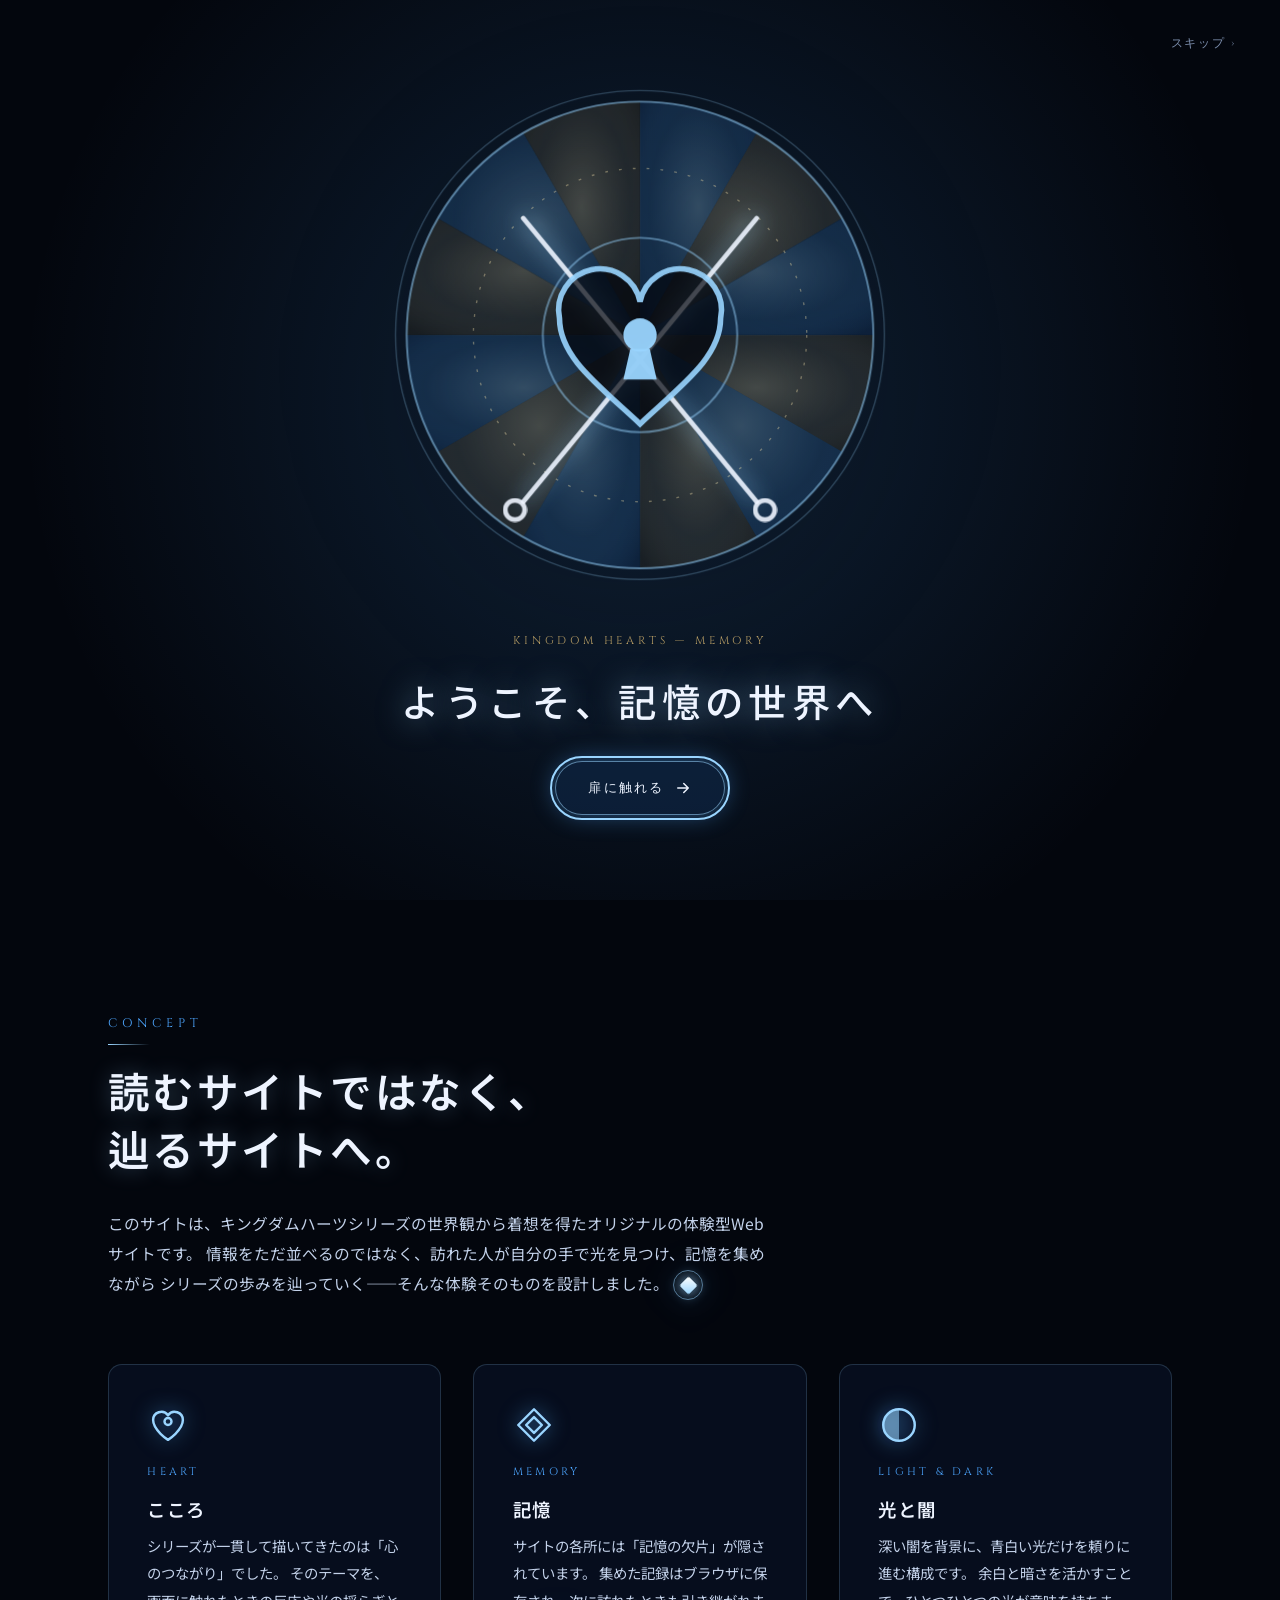
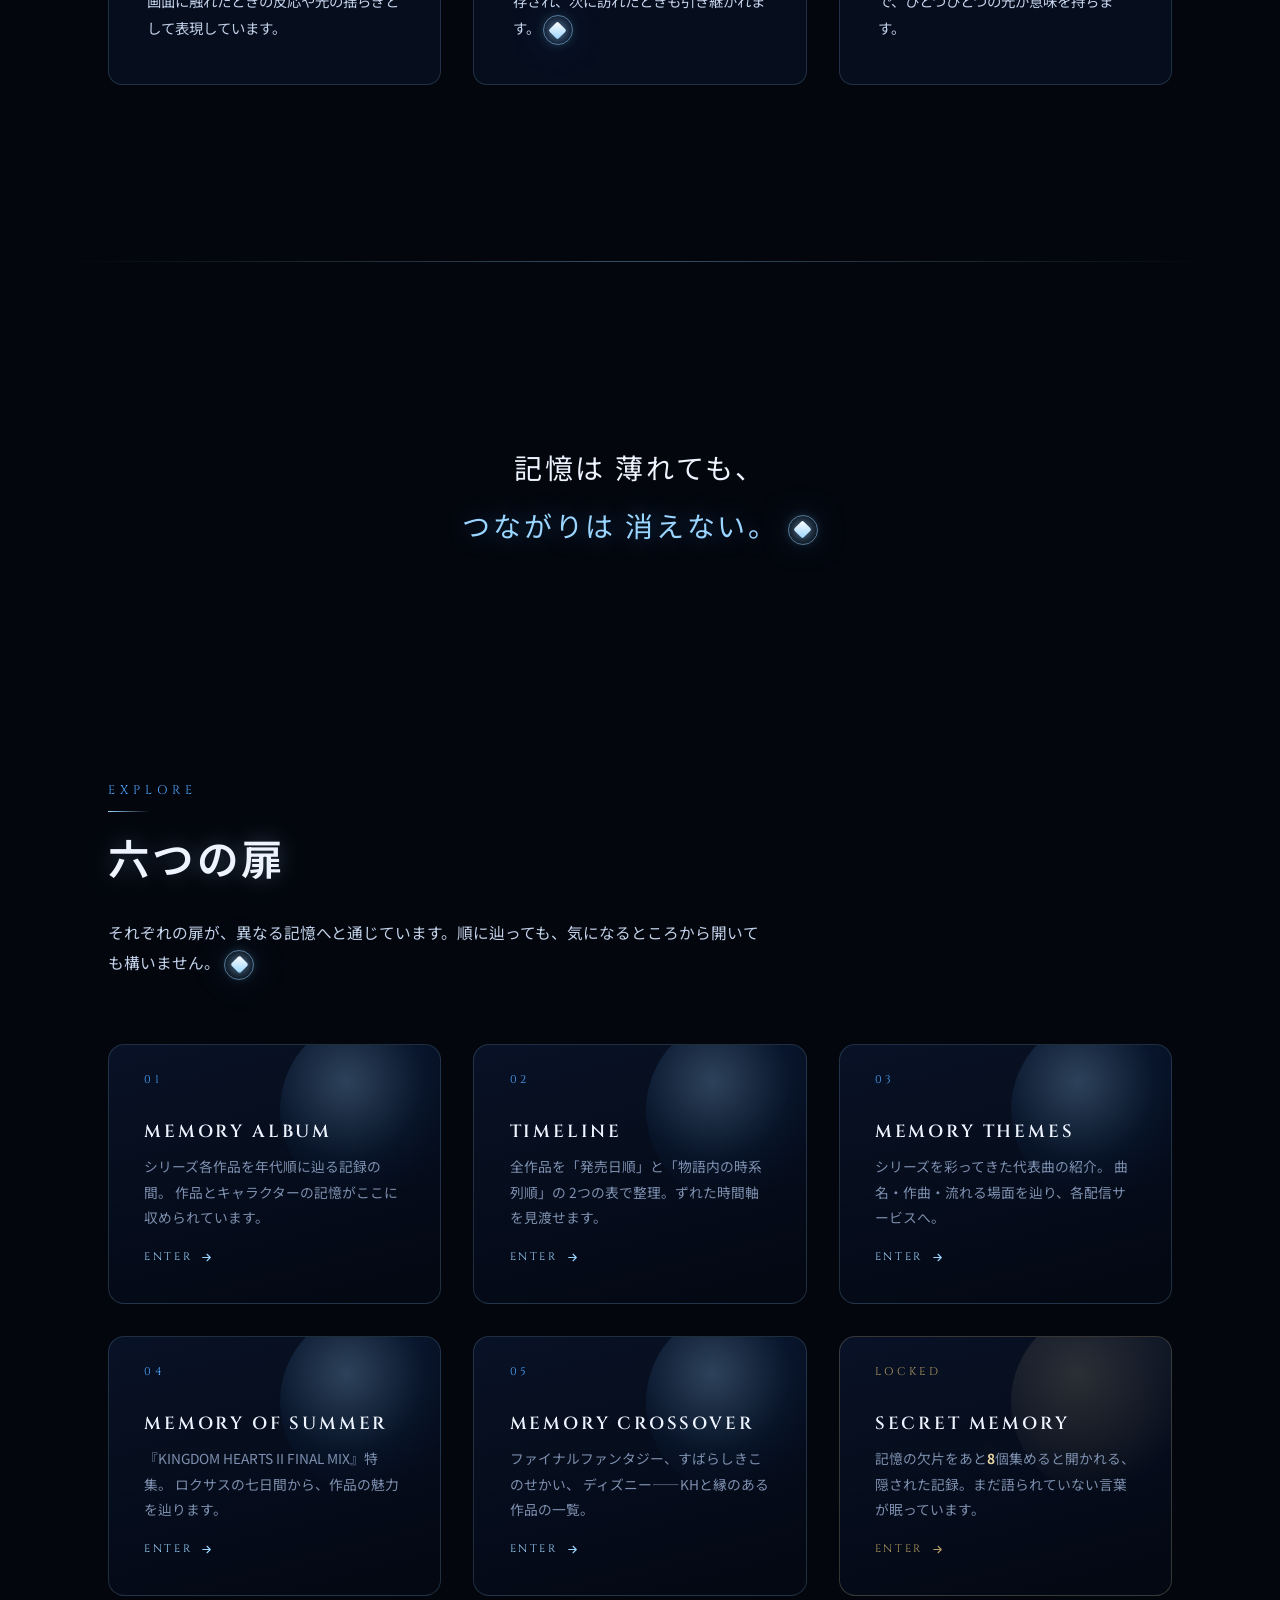
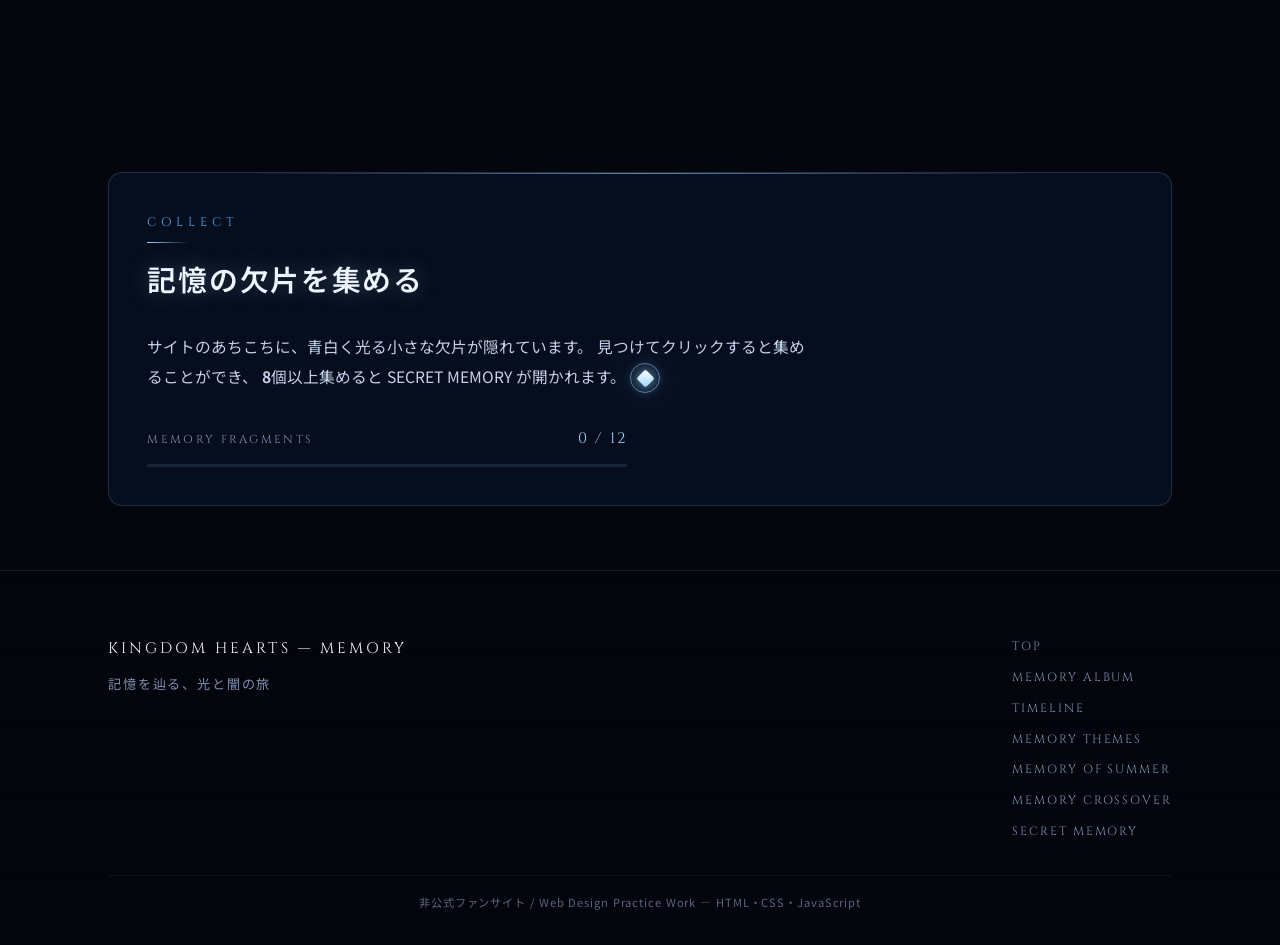
==== index.html @ 4aba949a "comp" ====
<!DOCTYPE html>
<html lang="ja">
<head>
  <meta charset="UTF-8">
  <meta name="viewport" content="width=device-width, initial-scale=1.0">
  <title>KINGDOM HEARTS — MEMORY | 記憶を辿る、体験型Webサイト</title>
  <meta name="description" content="キングダムハーツの世界観から着想を得たオリジナル体験型Webサイト。記憶の欠片を集めながら、シリーズの歩みを辿ります。">

  <!-- ファビコン & SNS 共有(OGP) -->
  <link rel="icon" type="image/svg+xml" href="favicon.svg">
  <link rel="apple-touch-icon" href="apple-touch-icon.png">
  <meta name="theme-color" content="#03060d">
  <link rel="canonical" href="index.html">
  <meta property="og:type" content="website">
  <meta property="og:title" content="KINGDOM HEARTS — MEMORY | 記憶を辿る、体験型Webサイト">
  <meta property="og:description" content="キングダムハーツの世界観から着想を得たオリジナル体験型Webサイト。記憶の欠片を集めながら、シリーズの歩みを辿ります。">
  <meta property="og:image" content="assets/IMG_4388.png">
  <meta name="twitter:card" content="summary_large_image">

  <!-- Google Fonts:英字は Cinzel、日本語は Noto Sans JP -->
  <link rel="preconnect" href="https://fonts.googleapis.com">
  <link rel="preconnect" href="https://fonts.gstatic.com" crossorigin>
  <link href="https://fonts.googleapis.com/css2?family=Cinzel:wght@400;600;700&family=Noto+Sans+JP:wght@300;400;500&display=swap" rel="stylesheet">

  <!-- スタイルシート(役割ごとに分割) -->
  <link rel="stylesheet" href="css/base.css">
  <link rel="stylesheet" href="css/layout.css">
  <link rel="stylesheet" href="css/components.css">
  <link rel="stylesheet" href="css/pages.css">
</head>
<body>

  <a class="skip-link" href="#main">本文へスキップ</a>

  <!-- ============================================================
       初回イントロ「ダイブ・トゥ・ザ・ハート」風ゲート
       セッション中に一度だけ表示。中身は js/intro.js が生成する
       ============================================================ -->
  <div id="dive-gate" hidden></div>
  <script>
    (function () {
      var seen;
      try { seen = sessionStorage.getItem("kh-dive-seen") === "1"; } catch (e) { seen = false; }
      if (seen) return;
      var g = document.getElementById("dive-gate");
      g.hidden = false;
      document.documentElement.classList.add("dive-open");
      /* 失敗時の安全策:intro.js が中身を作れなかったら本体を出す */
      setTimeout(function () {
        if (!g.hidden && !g.firstElementChild) {
          g.hidden = true;
          document.documentElement.classList.remove("dive-open");
        }
      }, 5000);
    })();
  </script>

  <!-- 背景演出:光の粒子(Canvas)とカーソル追従の光 -->
  <canvas id="particle-field" aria-hidden="true"></canvas>
  <div id="cursor-glow" aria-hidden="true"></div>

  <!-- ページ遷移用のオーバーレイ -->
  <div id="page-transition" aria-hidden="true"></div>
  <script>try{if(sessionStorage.getItem("kh-nav")==="1"){document.documentElement.classList.add("kh-arrive");setTimeout(function(){document.documentElement.classList.remove("kh-arrive")},1500);}}catch(e){}</script>

  <!-- ============================================================
       ヘッダー
       ============================================================ -->
  <header class="site-header">
    <div class="header-inner">
      <a href="index.html" class="site-logo">
        <!-- ハートに刻まれた鍵穴のマーク -->
        <svg class="site-logo__mark" viewBox="0 0 120 120" aria-hidden="true">
          <path d="M60 104 C42 88 26 76 26 60 A17 17 0 0 1 60 52
                   A17 17 0 0 1 94 60 C94 76 78 88 60 104Z"
                fill="none" stroke="currentColor" stroke-width="7"/>
          <circle cx="60" cy="66" r="8" fill="currentColor"/>
          <path d="M55 72h10l3 16H52Z" fill="currentColor"/>
        </svg>
        KH MEMORY
      </a>

      <nav class="global-nav" id="global-nav" aria-label="メインナビゲーション">
        <ul class="nav-list">
          <li><a class="nav-link" href="index.html">TOP</a></li>
          <li><a class="nav-link" href="album.html">ALBUM</a></li>
          <li><a class="nav-link" href="timeline.html">TIMELINE</a></li>
          <li><a class="nav-link" href="music.html">THEMES</a></li>
          <li><a class="nav-link" href="roxas.html">SUMMER</a></li>
          <li><a class="nav-link" href="crossover.html">CROSSOVER</a></li>
          <li><a class="nav-link" href="secret.html" data-secret-link>SECRET</a></li>
        </ul>
      </nav>

      <div class="header-tools">
        <!-- 集めた記憶の欠片の数 -->
        <div class="memory-counter" title="集めた記憶の欠片">
          <svg class="memory-counter__icon" viewBox="0 0 24 24" fill="currentColor" aria-hidden="true">
            <path d="M12 2 22 12 12 22 2 12Z"/>
          </svg>
          <span data-memory-count>0 / 12</span>
        </div>

        <!-- 音声の ON / OFF -->
        <button class="audio-toggle" type="button" aria-pressed="false" aria-label="音声をオンにする">
          <svg viewBox="0 0 24 24" fill="none" stroke="currentColor" stroke-width="1.8"
               stroke-linecap="round" stroke-linejoin="round" aria-hidden="true">
            <path d="M11 5 6 9H2v6h4l5 4V5Z"/>
            <path d="M15.5 8.5a5 5 0 0 1 0 7"/>
            <path d="M19 5a10 10 0 0 1 0 14"/>
            <line class="icon-off-slash" x1="2" y1="2" x2="22" y2="22"/>
          </svg>
        </button>
      </div>

      <!-- スマートフォン用メニューボタン -->
      <button class="nav-toggle" type="button" aria-label="メニューを開く"
              aria-expanded="false" aria-controls="global-nav">
        <span></span><span></span><span></span>
      </button>
    </div>
  </header>

  <!-- ============================================================
       メインコンテンツ
       ============================================================ -->
  <main id="main" class="site-main is-fullbleed">

    <!-- ------------------------------------------------------------
         ヒーロー:サイトの入口
         ------------------------------------------------------------ -->
    <section class="hero">
      <!-- 目覚めの園:背後で回転するステンドグラスの台座 -->
      <div class="hero__station" aria-hidden="true">
        <div class="hero__station-glow"></div>
        <div class="hero__station-disc"></div>
        <div class="hero__station-seams"></div>
        <div class="hero__station-ring hero__station-ring--outer"></div>
        <div class="hero__station-ring hero__station-ring--inner"></div>
        <svg class="hero__station-core" viewBox="0 0 120 120" aria-hidden="true">
          <path class="hero__station-heart"
                d="M60 104 C42 88 26 76 26 60 A17 17 0 0 1 60 52
                   A17 17 0 0 1 94 60 C94 76 78 88 60 104Z"/>
          <circle cx="60" cy="64" r="7"/>
          <path d="M56 70h8l3 15H53Z"/>
        </svg>
      </div>

      <div class="hero__inner container">
        <!-- サイトのシンボル:交差するキーブレードと、ハートに刻まれた鍵穴 -->
        <svg class="hero__emblem" viewBox="0 0 120 120" aria-hidden="true">
          <!-- 背後で交差する2本のキーブレード -->
          <g class="hero__emblem-blades" fill="none" stroke="currentColor"
             stroke-width="3" stroke-linecap="round" stroke-linejoin="round">
            <g>
              <path d="M24 100 92 26"/>
              <circle cx="19" cy="105" r="6"/>
              <path d="M92 26h10v10M84 34l8 8"/>
              <path d="M76 34 84 42"/>
            </g>
            <g transform="scale(-1 1) translate(-120 0)">
              <path d="M24 100 92 26"/>
              <circle cx="19" cy="105" r="6"/>
              <path d="M92 26h10v10M84 34l8 8"/>
              <path d="M76 34 84 42"/>
            </g>
          </g>

          <!-- 手前のハートと鍵穴 -->
          <path d="M60 104 C42 88 26 76 26 60 A17 17 0 0 1 60 52
                   A17 17 0 0 1 94 60 C94 76 78 88 60 104Z"
                fill="rgba(3,6,13,0.85)" stroke="currentColor" stroke-width="3.4"/>
          <circle cx="60" cy="66" r="7.5" fill="currentColor"/>
          <path d="M56 72h8l3 14H53Z" fill="currentColor"/>
        </svg>

        <p class="hero__eyebrow">AN INTERACTIVE TRIBUTE</p>

        <h1 class="hero__title">
          KINGDOM HEARTS
          <span>— MEMORY —</span>
        </h1>

        <p class="hero__lead">記憶を辿る、光と闇の旅へ</p>

        <div class="hero__actions">
          <a href="#gateway" class="btn btn--primary">
            記憶を辿りはじめる
            <svg class="btn__arrow" viewBox="0 0 24 24" fill="none" stroke="currentColor"
                 stroke-width="2" stroke-linecap="round" stroke-linejoin="round" aria-hidden="true">
              <path d="M5 12h14M13 6l6 6-6 6"/>
            </svg>
          </a>
          <a href="album.html" class="btn">アルバムを見る</a>
        </div>
      </div>

      <!-- 記憶の欠片 その1(紋章の左上にひっそりと配置) -->
      <div class="fragment" data-fragment="f01"
           style="position:absolute; left:12%; top:26%;">
        <div class="fragment__shard"></div>
      </div>

      <!-- スクロールを促す表示 -->
      <div class="scroll-hint" aria-hidden="true">
        <span>SCROLL</span>
        <span class="scroll-hint__line"></span>
      </div>
    </section>

    <!-- ------------------------------------------------------------
         コンセプト:このサイトについて
         ------------------------------------------------------------ -->
    <section class="section container" id="concept">
      <div class="reveal">
        <span class="section-label">Concept</span>
        <h2 class="section-title">読むサイトではなく、<br>辿るサイトへ。</h2>
        <p class="section-lead">
          このサイトは、キングダムハーツシリーズの世界観から着想を得たオリジナルの体験型Webサイトです。
          情報をただ並べるのではなく、訪れた人が自分の手で光を見つけ、記憶を集めながら
          シリーズの歩みを辿っていく——そんな体験そのものを設計しました。
          <!-- 記憶の欠片 その4(導入文の余韻に紛れさせる) -->
          <span class="fragment" data-fragment="f04">
            <span class="fragment__shard"></span>
          </span>
        </p>
      </div>

      <div class="concept-grid">
        <!-- 柱1:心 -->
        <article class="concept-card reveal" data-delay="1">
          <svg class="concept-card__icon" viewBox="0 0 24 24" fill="none" stroke="currentColor"
               stroke-width="1.4" stroke-linecap="round" stroke-linejoin="round" aria-hidden="true">
            <path d="M12 20.5S3.5 15 3.5 9.2A4.7 4.7 0 0 1 12 6.4a4.7 4.7 0 0 1 8.5 2.8c0 5.8-8.5 11.3-8.5 11.3Z"/>
            <circle cx="12" cy="10" r="2"/>
          </svg>
          <span class="concept-card__en">HEART</span>
          <h3 class="concept-card__title">こころ</h3>
          <p class="concept-card__text">
            シリーズが一貫して描いてきたのは「心のつながり」でした。
            そのテーマを、画面に触れたときの反応や光の揺らぎとして表現しています。
          </p>
        </article>

        <!-- 柱2:記憶 -->
        <article class="concept-card reveal" data-delay="2">
          <svg class="concept-card__icon" viewBox="0 0 24 24" fill="none" stroke="currentColor"
               stroke-width="1.4" stroke-linecap="round" stroke-linejoin="round" aria-hidden="true">
            <path d="M12 3 21 12l-9 9-9-9Z"/>
            <path d="M12 7.5 16.5 12 12 16.5 7.5 12Z"/>
          </svg>
          <span class="concept-card__en">MEMORY</span>
          <h3 class="concept-card__title">記憶</h3>
          <p class="concept-card__text">
            サイトの各所には「記憶の欠片」が隠されています。
            集めた記録はブラウザに保存され、次に訪れたときも引き継がれます。
            <!-- 記憶の欠片 その5(欠片そのものを説明する文の中に) -->
            <span class="fragment" data-fragment="f05">
              <span class="fragment__shard"></span>
            </span>
          </p>
        </article>

        <!-- 柱3:光と闇 -->
        <article class="concept-card reveal" data-delay="3">
          <svg class="concept-card__icon" viewBox="0 0 24 24" fill="none" stroke="currentColor"
               stroke-width="1.4" stroke-linecap="round" stroke-linejoin="round" aria-hidden="true">
            <circle cx="12" cy="12" r="9"/>
            <path d="M12 3a9 9 0 0 0 0 18Z" fill="currentColor" stroke="none" opacity="0.55"/>
          </svg>
          <span class="concept-card__en">LIGHT &amp; DARK</span>
          <h3 class="concept-card__title">光と闇</h3>
          <p class="concept-card__text">
            深い闇を背景に、青白い光だけを頼りに進む構成です。
            余白と暗さを活かすことで、ひとつひとつの光が意味を持ちます。
          </p>
        </article>
      </div>
    </section>

    <hr class="divider container">

    <!-- ------------------------------------------------------------
         印象的な一文
         ------------------------------------------------------------ -->
    <section class="section container">
      <p class="statement reveal">
        記憶は 薄れても、<br>
        <em>つながりは 消えない。</em>
        <!-- 記憶の欠片 その2(文章の余韻に紛れさせる) -->
        <span class="fragment" data-fragment="f02">
          <span class="fragment__shard"></span>
        </span>
      </p>
    </section>

    <!-- ------------------------------------------------------------
         各ページへの導線
         ------------------------------------------------------------ -->
    <section class="section container" id="gateway">
      <div class="reveal">
        <span class="section-label">Explore</span>
        <h2 class="section-title">六つの扉</h2>
        <p class="section-lead">
          それぞれの扉が、異なる記憶へと通じています。順に辿っても、気になるところから開いても構いません。
          <!-- 記憶の欠片 その6(扉を選ぶ前に、そっと置く) -->
          <span class="fragment" data-fragment="f06">
            <span class="fragment__shard"></span>
          </span>
        </p>
      </div>

      <div class="gateway-grid">
        <!-- 扉1:MEMORY ALBUM -->
        <a href="album.html" class="gateway reveal" data-delay="1">
          <span class="gateway__orb" aria-hidden="true"></span>
          <span class="gateway__num">01</span>
          <h3 class="gateway__title">MEMORY ALBUM</h3>
          <p class="gateway__text">
            シリーズ各作品を年代順に辿る記録の間。
            作品とキャラクターの記憶がここに収められています。
          </p>
          <span class="gateway__enter">
            ENTER
            <svg viewBox="0 0 24 24" fill="none" stroke="currentColor" stroke-width="2"
                 stroke-linecap="round" stroke-linejoin="round" aria-hidden="true">
              <path d="M5 12h14M13 6l6 6-6 6"/>
            </svg>
          </span>
        </a>

        <!-- 扉2:TIMELINE -->
        <a href="timeline.html" class="gateway reveal" data-delay="2">
          <span class="gateway__orb" aria-hidden="true"></span>
          <span class="gateway__num">02</span>
          <h3 class="gateway__title">TIMELINE</h3>
          <p class="gateway__text">
            全作品を「発売日順」と「物語内の時系列順」の
            2つの表で整理。ずれた時間軸を見渡せます。
          </p>
          <span class="gateway__enter">
            ENTER
            <svg viewBox="0 0 24 24" fill="none" stroke="currentColor" stroke-width="2"
                 stroke-linecap="round" stroke-linejoin="round" aria-hidden="true">
              <path d="M5 12h14M13 6l6 6-6 6"/>
            </svg>
          </span>
        </a>

        <!-- 扉3:MEMORY THEMES -->
        <a href="music.html" class="gateway reveal" data-delay="3">
          <span class="gateway__orb" aria-hidden="true"></span>
          <span class="gateway__num">03</span>
          <h3 class="gateway__title">MEMORY THEMES</h3>
          <p class="gateway__text">
            シリーズを彩ってきた代表曲の紹介。
            曲名・作曲・流れる場面を辿り、各配信サービスへ。
          </p>
          <span class="gateway__enter">
            ENTER
            <svg viewBox="0 0 24 24" fill="none" stroke="currentColor" stroke-width="2"
                 stroke-linecap="round" stroke-linejoin="round" aria-hidden="true">
              <path d="M5 12h14M13 6l6 6-6 6"/>
            </svg>
          </span>
        </a>

        <!-- 扉4:MEMORY OF SUMMER -->
        <a href="roxas.html" class="gateway reveal" data-delay="4">
          <span class="gateway__orb" aria-hidden="true"></span>
          <span class="gateway__num">04</span>
          <h3 class="gateway__title">MEMORY OF SUMMER</h3>
          <p class="gateway__text">
            『KINGDOM HEARTS II FINAL MIX』特集。
            ロクサスの七日間から、作品の魅力を辿ります。
          </p>
          <span class="gateway__enter">
            ENTER
            <svg viewBox="0 0 24 24" fill="none" stroke="currentColor" stroke-width="2"
                 stroke-linecap="round" stroke-linejoin="round" aria-hidden="true">
              <path d="M5 12h14M13 6l6 6-6 6"/>
            </svg>
          </span>
        </a>

        <!-- 扉5:MEMORY CROSSOVER -->
        <a href="crossover.html" class="gateway reveal" data-delay="1">
          <span class="gateway__orb" aria-hidden="true"></span>
          <span class="gateway__num">05</span>
          <h3 class="gateway__title">MEMORY CROSSOVER</h3>
          <p class="gateway__text">
            ファイナルファンタジー、すばらしきこのせかい、
            ディズニー——KHと縁のある作品の一覧。
          </p>
          <span class="gateway__enter">
            ENTER
            <svg viewBox="0 0 24 24" fill="none" stroke="currentColor" stroke-width="2"
                 stroke-linecap="round" stroke-linejoin="round" aria-hidden="true">
              <path d="M5 12h14M13 6l6 6-6 6"/>
            </svg>
          </span>
        </a>

        <!-- 扉6:SECRET MEMORY(条件を満たすまで施錠) -->
        <a href="secret.html" class="gateway gateway--locked reveal" data-delay="2" data-secret-gateway>
          <span class="gateway__orb" aria-hidden="true"></span>
          <span class="gateway__num" data-secret-status>LOCKED</span>
          <h3 class="gateway__title">SECRET MEMORY</h3>
          <p class="gateway__text">
            記憶の欠片をあと<strong class="gold-text" data-memory-remaining>8</strong>個集めると開かれる、
            隠された記録。まだ語られていない言葉が眠っています。
          </p>
          <span class="gateway__enter">
            ENTER
            <svg viewBox="0 0 24 24" fill="none" stroke="currentColor" stroke-width="2"
                 stroke-linecap="round" stroke-linejoin="round" aria-hidden="true">
              <path d="M5 12h14M13 6l6 6-6 6"/>
            </svg>
          </span>
        </a>
      </div>
    </section>

    <!-- ------------------------------------------------------------
         記憶の欠片についての案内
         ------------------------------------------------------------ -->
    <section class="section section--tight container">
      <div class="panel reveal">
        <span class="section-label">Collect</span>
        <h2 class="section-title" style="font-size:clamp(1.3rem,3vw,1.8rem);">記憶の欠片を集める</h2>
        <p class="section-lead" style="margin-bottom:2rem;">
          サイトのあちこちに、青白く光る小さな欠片が隠れています。
          見つけてクリックすると集めることができ、
          <strong data-memory-remaining>8</strong>個以上集めると SECRET MEMORY が開かれます。
          <!-- 記憶の欠片 その3(説明文のすぐ横に配置) -->
          <span class="fragment" data-fragment="f03">
            <span class="fragment__shard"></span>
          </span>
        </p>

        <!-- 進捗バー -->
        <div class="progress">
          <div class="progress__head">
            <span>MEMORY FRAGMENTS</span>
            <span class="progress__value" data-memory-value>0 / 12</span>
          </div>
          <div class="progress__track">
            <div class="progress__bar" data-memory-bar></div>
          </div>
        </div>
      </div>
    </section>

  </main>

  <!-- ============================================================
       フッター
       ============================================================ -->
  <footer class="site-footer">
    <div class="container">
      <div class="footer-inner">
        <div>
          <p class="footer-title">KINGDOM HEARTS — MEMORY</p>
          <p class="footer-tagline">記憶を辿る、光と闇の旅</p>
        </div>

        <nav class="footer-nav" aria-label="フッターナビゲーション">
          <a href="index.html">TOP</a>
          <a href="album.html">MEMORY ALBUM</a>
          <a href="timeline.html">TIMELINE</a>
          <a href="music.html">MEMORY THEMES</a>
          <a href="roxas.html">MEMORY OF SUMMER</a>
          <a href="crossover.html">MEMORY CROSSOVER</a>
          <a href="secret.html" data-secret-link>SECRET MEMORY</a>
        </nav>
      </div>

      <p class="footer-copyright">
        非公式ファンサイト / Web Design Practice Work — HTML・CSS・JavaScript
      </p>
    </div>
  </footer>

  <!-- ============================================================
       スクリプト(依存順に読み込む)
       ============================================================ -->
  <script src="js/data.js"></script>
  <script src="js/audio.js"></script>
  <script src="js/effects.js"></script>
  <script src="js/memory.js"></script>
  <script src="js/main.js"></script>
  <script src="js/intro.js"></script>
</body>
</html>
---- css/base.css ----
/* ============================================================
   base.css — 土台となるスタイル
   リセット・カラー変数・タイポグラフィ・共通ユーティリティ
   ============================================================ */

/* ------------------------------------------------------------
   1. リセット
   ------------------------------------------------------------ */
*,
*::before,
*::after {
  box-sizing: border-box;
}

html,
body,
h1, h2, h3, h4, h5, h6,
p, figure, blockquote, dl, dd, ul, ol {
  margin: 0;
  padding: 0;
}

ul, ol {
  list-style: none;
}

a {
  color: inherit;
  text-decoration: none;
}

button {
  font: inherit;
  color: inherit;
  background: none;
  border: none;
  cursor: pointer;
}

img, svg {
  display: block;
  max-width: 100%;
}

/* ------------------------------------------------------------
   2. カラーパレット・デザイントークン
   企画書のカラー方針:ブラック / ダークネイビー / ブルー /
   ホワイト / 淡いゴールド
   ------------------------------------------------------------ */
:root {
  /* 背景色(暗い階層) */
  --c-void:        #03060d;  /* 最も深い黒 */
  --c-deep:        #060d1e;  /* ダークネイビー */
  --c-night:       #0a1630;  /* やや明るいネイビー */

  /* ブルー(光の色) */
  --c-blue:        #4da6ff;
  --c-blue-bright: #9ad5ff;
  --c-blue-dim:    #2a6bb5;
  --c-blue-deep:   #143a6b;

  /* ホワイト・テキスト */
  --c-white:       #eef4ff;
  --c-text:        #c3d2ea;
  --c-text-dim:    #7d8fae;

  /* 淡いゴールド(アクセント) */
  --c-gold:        #e6d5a3;
  --c-gold-dim:    #b39a63;

  /* ガラス風パネル */
  --panel-bg:      rgba(12, 24, 50, 0.45);
  --panel-border:  rgba(154, 213, 255, 0.18);
  --panel-blur:    16px;

  /* 発光エフェクト */
  --glow-blue:     0 0 24px rgba(77, 166, 255, 0.45);
  --glow-blue-lg:  0 0 60px rgba(77, 166, 255, 0.35);
  --glow-gold:     0 0 22px rgba(230, 213, 163, 0.4);

  /* 余白スケール(大きな余白を活かす方針) */
  --space-xs:  0.5rem;
  --space-sm:  1rem;
  --space-md:  2rem;
  --space-lg:  4rem;
  --space-xl:  7rem;
  --space-2xl: 11rem;

  /* レイアウト */
  --content-width: 1160px;
  --header-height: 72px;
  --radius-md: 14px; /* カード・フレーム類の角丸(pages.css で var(--radius-md, 14px) として参照) */

  /* アニメーション */
  --ease-soft: cubic-bezier(0.22, 0.61, 0.36, 1);
  --ease-out:  cubic-bezier(0.16, 1, 0.3, 1);
  --dur-fast:  0.25s;
  --dur-mid:   0.5s;
  --dur-slow:  1.1s;

  /* フォント */
  --font-en: "Cinzel", "Times New Roman", serif;
  --font-jp: "Noto Sans JP", "Hiragino Kaku Gothic ProN", "Yu Gothic", sans-serif;
}

/* ------------------------------------------------------------
   3. ベースレイアウト
   ------------------------------------------------------------ */
html {
  scroll-behavior: smooth;
  /* ページ内リンクでヘッダーに隠れないようにする */
  scroll-padding-top: calc(var(--header-height) + 1rem);
}

body {
  min-height: 100vh;
  font-family: var(--font-jp);
  font-size: 16px;
  line-height: 1.9;
  color: var(--c-text);
  background-color: var(--c-void);
  /* 中央下から光が差し込む幻想的な背景 */
  background-image:
    radial-gradient(ellipse 80% 50% at 50% 105%, rgba(77, 166, 255, 0.16), transparent 70%),
    radial-gradient(ellipse 60% 40% at 15% 0%,  rgba(20, 58, 107, 0.35), transparent 65%),
    radial-gradient(ellipse 60% 40% at 85% 10%, rgba(30, 40, 90, 0.3),   transparent 65%);
  background-attachment: fixed;
  overflow-x: hidden;
  /* カーソルの光エフェクトを載せるため、独自の重ね順の基点にする */
  position: relative;
}

/* ------------------------------------------------------------
   4. タイポグラフィ
   ------------------------------------------------------------ */
.font-en {
  font-family: var(--font-en);
  letter-spacing: 0.12em;
}

h1, h2, h3 {
  font-weight: 600;
  line-height: 1.4;
  color: var(--c-white);
}

/* セクション見出し(英語ラベル + 日本語見出しの2段組み) */
.section-label {
  font-family: var(--font-en);
  font-size: 0.78rem;
  letter-spacing: 0.4em;
  text-transform: uppercase;
  color: var(--c-blue);
  margin-bottom: var(--space-sm);
  display: block;
}

.section-title {
  font-size: clamp(1.6rem, 4vw, 2.6rem);
  letter-spacing: 0.06em;
  margin-bottom: var(--space-md);
}

.section-lead {
  max-width: 42em;
  color: var(--c-text);
  font-size: 0.98rem;
}

/* 光る文字 */
.glow-text {
  text-shadow: 0 0 18px rgba(154, 213, 255, 0.55),
               0 0 48px rgba(77, 166, 255, 0.28);
}

.gold-text {
  color: var(--c-gold);
  text-shadow: var(--glow-gold);
}

/* ------------------------------------------------------------
   5. 共通ユーティリティ
   ------------------------------------------------------------ */
.container {
  width: 100%;
  max-width: var(--content-width);
  margin-inline: auto;
  padding-inline: clamp(1.25rem, 5vw, 3rem);
}

/* スクリーンリーダー専用テキスト(視覚的には隠す) */
.visually-hidden {
  position: absolute;
  width: 1px;
  height: 1px;
  margin: -1px;
  padding: 0;
  overflow: hidden;
  clip: rect(0 0 0 0);
  white-space: nowrap;
  border: 0;
}

/* 本文へスキップ(キーボード操作用。フォーカス時だけ現れる) */
.skip-link {
  position: fixed;
  top: 0.75rem;
  left: 0.75rem;
  z-index: 200;
  padding: 0.6rem 1rem;
  font-size: 0.8rem;
  letter-spacing: 0.08em;
  color: var(--c-void);
  background: var(--c-blue-bright);
  border-radius: 8px;
  transform: translateY(-160%);
  transition: transform 0.2s var(--ease-out, ease);
}
.skip-link:focus {
  transform: translateY(0);
  outline: 2px solid var(--c-white);
  outline-offset: 2px;
}

/* 細い区切り線(中央が明るいグラデーション) */
.divider {
  height: 1px;
  border: none;
  background: linear-gradient(90deg,
    transparent,
    rgba(154, 213, 255, 0.35) 50%,
    transparent);
  margin-block: var(--space-lg);
}

/* ------------------------------------------------------------
   6. スクロールバー(世界観に合わせて暗く)
   ------------------------------------------------------------ */
::-webkit-scrollbar {
  width: 10px;
}

::-webkit-scrollbar-track {
  background: var(--c-void);
}

::-webkit-scrollbar-thumb {
  background: linear-gradient(var(--c-blue-deep), var(--c-blue-dim));
  border-radius: 999px;
}

::-webkit-scrollbar-thumb:hover {
  background: var(--c-blue-dim);
}

/* テキスト選択時の色 */
::selection {
  background: rgba(77, 166, 255, 0.35);
  color: var(--c-white);
}

/* キーボード操作時のフォーカス表示(アクセシビリティ) */
:focus-visible {
  outline: 2px solid var(--c-blue-bright);
  outline-offset: 3px;
  border-radius: 4px;
}

/* ------------------------------------------------------------
   7. アニメーションを減らす設定への配慮
   OS側で「視差効果を減らす」を有効にしている利用者向け
   ------------------------------------------------------------ */
@media (prefers-reduced-motion: reduce) {
  html {
    scroll-behavior: auto;
  }

  *,
  *::before,
  *::after {
    animation-duration: 0.01ms !important;
    animation-delay: 0.01ms !important;
    animation-iteration-count: 1 !important;
    transition-duration: 0.01ms !important;
    transition-delay: 0.01ms !important;
  }
}
---- css/layout.css ----
/* ============================================================
   layout.css — サイト共通の骨組み
   ヘッダー / ナビ / フッター / 背景演出 / ページ遷移 / スクロール演出
   ============================================================ */

/* ------------------------------------------------------------
   1. 背景演出レイヤー
   本文より奥(z-index: 0 未満)に固定配置する
   ------------------------------------------------------------ */

/* いちばん奥:キングダムハーツ/ディズニーのアイコン柄(assets/IMG_4388.png)を
   うっすら敷く。明るさは opacity で調整(数値を上げるほど目立つ) */
body::before {
  content: "";
  position: fixed;
  inset: 0;
  z-index: -3;
  pointer-events: none;
  background: url("../assets/IMG_4388.png") center center / cover no-repeat;
  opacity: 0.09;
  /* 中央をやや残し、周辺へ溶かして“うっすら”感を出す */
  -webkit-mask-image: radial-gradient(ellipse 120% 120% at 50% 38%, #000 42%, transparent 100%);
          mask-image: radial-gradient(ellipse 120% 120% at 50% 38%, #000 42%, transparent 100%);
}

/* 光の粒子を描画するキャンバス(JavaScript から描画) */
#particle-field {
  position: fixed;
  inset: 0;
  z-index: -2;
  pointer-events: none;
}

/* カーソル位置に追従する光のエフェクト */
#cursor-glow {
  position: fixed;
  top: 0;
  left: 0;
  width: 420px;
  height: 420px;
  margin: -210px 0 0 -210px;
  z-index: -1;
  pointer-events: none;
  border-radius: 50%;
  background: radial-gradient(circle,
    rgba(77, 166, 255, 0.18) 0%,
    rgba(77, 166, 255, 0.07) 35%,
    transparent 68%);
  opacity: 0;
  transition: opacity var(--dur-mid) var(--ease-soft);
  will-change: transform;
}

/* マウスが画面内にある間だけ表示(JavaScript が付け外しする) */
#cursor-glow.is-active {
  opacity: 1;
}

/* タッチ端末ではカーソル光は不要 */
@media (hover: none) {
  #cursor-glow {
    display: none;
  }
}

/* 背景をゆっくり漂うモチーフ(王冠・キーブレード・鍵穴など)。
   要素は JavaScript(effects.js)が生成する */
.drift-layer {
  position: fixed;
  inset: 0;
  z-index: -1;
  pointer-events: none;
  overflow: hidden;
}

.drift-motif {
  position: absolute;
  bottom: -80px;
  will-change: transform, opacity;
}

.drift-motif svg {
  width: 100%;
  height: 100%;
  filter: drop-shadow(0 0 8px currentColor);
}

/* ------------------------------------------------------------
   1-b. サイドの装飾フレーム(HUD 風。effects.js が生成)
   左右のガターに縦レールを通す。左はページ名、右は欠片12個。
   余白が十分にある幅でだけ表示する
   ------------------------------------------------------------ */
.side-frame {
  position: fixed;
  top: calc(var(--header-height) + 3vh);
  bottom: 3vh;
  width: 34px;
  z-index: 40;
  pointer-events: none;
  display: flex;
  flex-direction: column;
  align-items: center;
  gap: 1rem;
}

.side-frame--left  { left:  clamp(0.9rem, 2.2vw, 2.6rem); }
.side-frame--right { right: clamp(0.9rem, 2.2vw, 2.6rem); }

/* 縦のレール線 */
.side-frame__rail {
  position: relative;
  flex: 1;
  width: 1px;
  background: linear-gradient(180deg,
    transparent,
    rgba(154, 213, 255, 0.26) 12%,
    rgba(154, 213, 255, 0.26) 88%,
    transparent);
}

/* レール上をゆっくり降りていく光点 */
.side-frame__spark {
  position: absolute;
  left: 50%;
  top: 0;
  width: 3px;
  height: 3px;
  margin-left: -1.5px;
  border-radius: 50%;
  background: var(--c-blue-bright);
  box-shadow: 0 0 8px 1px rgba(154, 213, 255, 0.9);
  animation: side-spark 7s linear infinite;
}

@keyframes side-spark {
  0%   { top: 0;    opacity: 0; }
  12%  { opacity: 1; }
  88%  { opacity: 1; }
  100% { top: 100%; opacity: 0; }
}

/* 目盛り */
.side-frame__tick {
  position: absolute;
  left: 50%;
  width: 7px;
  height: 1px;
  margin-left: -3.5px;
  background: rgba(154, 213, 255, 0.32);
}

/* 3・7の位置に置く、ゆっくり回る菱形グリフ */
.side-frame__glyph {
  position: absolute;
  left: 50%;
  width: 7px;
  height: 7px;
  margin: -3.5px 0 0 -3.5px;
  border: 1px solid rgba(154, 213, 255, 0.5);
  animation: side-glyph-spin 14s linear infinite;
}

@keyframes side-glyph-spin {
  from { transform: rotate(0deg); }
  to   { transform: rotate(360deg); }
}

/* 縦組みのページ名(左) */
.side-frame__label {
  writing-mode: vertical-rl;
  text-orientation: upright;
  font-family: var(--font-en);
  font-size: 0.62rem;
  letter-spacing: 0.2em;
  color: rgba(154, 213, 255, 0.5);
}

/* 端のキャップ(菱形) */
.side-frame__cap {
  flex-shrink: 0;
  width: 9px;
  height: 9px;
  transform: rotate(45deg);
  border: 1px solid rgba(154, 213, 255, 0.45);
}

.side-frame__cap--filled {
  background: rgba(154, 213, 255, 0.18);
}

/* 右:記憶の欠片 12個の縦一列 */
.side-frame__fragments {
  flex-shrink: 0;
  display: flex;
  flex-direction: column;
  gap: 0.7rem;
}

.side-frame__dot {
  width: 7px;
  height: 7px;
  transform: rotate(45deg);
  border: 1px solid rgba(154, 213, 255, 0.4);
  transition: background var(--dur-mid) var(--ease-soft),
              border-color var(--dur-mid) var(--ease-soft),
              box-shadow var(--dur-mid) var(--ease-soft);
}

.side-frame__dot.is-collected {
  background: var(--c-blue-bright);
  border-color: var(--c-blue-bright);
  box-shadow: 0 0 7px rgba(154, 213, 255, 0.85);
}

/* 解放ラインを超えたら、集めた分を金色に切り替える */
.side-frame__fragments.is-complete .side-frame__dot.is-collected {
  background: var(--c-gold);
  border-color: var(--c-gold);
  box-shadow: 0 0 8px rgba(230, 213, 163, 0.85);
}

/* 余白が足りない画面では出さない */
@media (max-width: 1240px) {
  .side-frame {
    display: none;
  }
}

/* ------------------------------------------------------------
   2. ヘッダー
   ------------------------------------------------------------ */
.site-header {
  position: fixed;
  top: 0;
  left: 0;
  width: 100%;
  height: var(--header-height);
  z-index: 100;
  display: flex;
  align-items: center;
  /* 下端だけ淡く光らせる */
  border-bottom: 1px solid rgba(154, 213, 255, 0.1);
  background: linear-gradient(180deg,
    rgba(3, 6, 13, 0.92),
    rgba(3, 6, 13, 0.6) 70%,
    transparent);
  backdrop-filter: blur(12px);
  -webkit-backdrop-filter: blur(12px);
  transition: background var(--dur-mid) var(--ease-soft);
}

.header-inner {
  width: 100%;
  max-width: var(--content-width);
  margin-inline: auto;
  padding-inline: clamp(1.25rem, 5vw, 3rem);
  display: flex;
  align-items: center;
  gap: clamp(0.75rem, 3vw, 2rem);
}

/* サイトロゴ */
.site-logo {
  font-family: var(--font-en);
  font-size: 0.9rem;
  letter-spacing: 0.22em;
  color: var(--c-white);
  white-space: nowrap;
  display: flex;
  align-items: center;
  gap: 0.6rem;
  transition: text-shadow var(--dur-fast) var(--ease-soft);
}

.site-logo:hover {
  text-shadow: 0 0 20px rgba(154, 213, 255, 0.8);
}

/* ロゴ横の小さな鍵穴マーク */
.site-logo__mark {
  width: 15px;
  height: 15px;
  flex-shrink: 0;
  color: var(--c-blue-bright);
  filter: drop-shadow(0 0 7px rgba(154, 213, 255, 0.85));
  animation: logo-pulse 3.5s ease-in-out infinite;
}

@keyframes logo-pulse {
  0%, 100% { opacity: 0.6; }
  50%      { opacity: 1; }
}

/* ------------------------------------------------------------
   3. グローバルナビゲーション
   ------------------------------------------------------------ */
.global-nav {
  margin-left: auto;
}

.nav-list {
  display: flex;
  flex-wrap: nowrap;
  align-items: center;
  gap: clamp(0.55rem, 1.5vw, 1.5rem);
}

.nav-link {
  position: relative;
  font-family: var(--font-en);
  font-size: 0.72rem;
  letter-spacing: 0.12em;
  color: var(--c-text-dim);
  padding-block: 0.4rem;
  white-space: nowrap;
  transition: color var(--dur-fast) var(--ease-soft);
}

.nav-link:hover {
  color: var(--c-white);
}

/* ホバー・選択中に下線が伸びる */
.nav-link::after {
  content: "";
  position: absolute;
  left: 0;
  bottom: 0;
  width: 100%;
  height: 1px;
  background: var(--c-blue-bright);
  box-shadow: var(--glow-blue);
  transform: scaleX(0);
  transform-origin: center;
  transition: transform var(--dur-mid) var(--ease-out);
}

.nav-link:hover::after,
.nav-link.is-current::after {
  transform: scaleX(1);
}

.nav-link.is-current {
  color: var(--c-white);
}

/* 未解放の SECRET MEMORY は鍵アイコン付きで暗く表示 */
.nav-link.is-locked {
  color: rgba(125, 143, 174, 0.5);
}

.nav-link.is-locked::before {
  content: "\1F512"; /* 南京錠の絵文字 */
  font-size: 0.7em;
  margin-right: 0.35em;
  opacity: 0.7;
}

/* 解放済みの SECRET MEMORY は金色で光る */
.nav-link.is-unlocked {
  color: var(--c-gold);
  text-shadow: var(--glow-gold);
}

.nav-link.is-unlocked::after {
  background: var(--c-gold);
  box-shadow: var(--glow-gold);
}

/* ------------------------------------------------------------
   4. ヘッダー右側のツール群(記憶カウンタ・音声切り替え)
   ------------------------------------------------------------ */
.header-tools {
  display: flex;
  align-items: center;
  gap: 0.9rem;
  margin-left: clamp(0.75rem, 2vw, 1.6rem);
}

/* 記憶の欠片カウンタ */
.memory-counter {
  display: flex;
  align-items: center;
  gap: 0.45rem;
  font-family: var(--font-en);
  font-size: 0.75rem;
  letter-spacing: 0.1em;
  color: var(--c-blue-bright);
  padding: 0.3rem 0.7rem;
  border: 1px solid rgba(154, 213, 255, 0.22);
  border-radius: 999px;
  background: rgba(10, 22, 48, 0.5);
  transition: box-shadow var(--dur-mid) var(--ease-soft);
}

/* 欠片を獲得した瞬間に光る(JavaScript が一時的に付ける) */
.memory-counter.is-gained {
  animation: counter-flash 0.9s var(--ease-out);
}

@keyframes counter-flash {
  0%   { box-shadow: 0 0 0 0 rgba(154, 213, 255, 0.7); }
  100% { box-shadow: 0 0 0 18px rgba(154, 213, 255, 0); }
}

.memory-counter__icon {
  width: 12px;
  height: 12px;
  color: var(--c-blue-bright);
  filter: drop-shadow(0 0 5px rgba(154, 213, 255, 0.9));
}

/* 音声の ON / OFF 切り替えボタン */
.audio-toggle {
  width: 34px;
  height: 34px;
  display: grid;
  place-items: center;
  border: 1px solid rgba(154, 213, 255, 0.22);
  border-radius: 50%;
  background: rgba(10, 22, 48, 0.5);
  color: var(--c-text-dim);
  transition: color var(--dur-fast) var(--ease-soft),
              border-color var(--dur-fast) var(--ease-soft),
              box-shadow var(--dur-fast) var(--ease-soft);
}

.audio-toggle:hover {
  color: var(--c-white);
  border-color: rgba(154, 213, 255, 0.5);
  box-shadow: var(--glow-blue);
}

/* 音が有効なときは青く光らせる */
.audio-toggle.is-on {
  color: var(--c-blue-bright);
  border-color: rgba(154, 213, 255, 0.45);
}

.audio-toggle svg {
  width: 16px;
  height: 16px;
}

/* 音声が OFF のときは斜線を表示 */
.audio-toggle .icon-off-slash {
  display: block;
}

.audio-toggle.is-on .icon-off-slash {
  display: none;
}

/* ------------------------------------------------------------
   5. ハンバーガーメニュー(スマートフォン用)
   ------------------------------------------------------------ */
.nav-toggle {
  display: none;
  width: 40px;
  height: 40px;
  position: relative;
  z-index: 120;
  /* 他のツールボタンと揃えた、はっきり見える枠付きボタンにする */
  border: 1px solid rgba(154, 213, 255, 0.3);
  border-radius: 50%;
  background: rgba(10, 22, 48, 0.6);
}

.nav-toggle span {
  position: absolute;
  left: 11px;
  width: 18px;
  height: 2px;
  border-radius: 1px;
  background: var(--c-white);
  box-shadow: 0 0 4px rgba(154, 213, 255, 0.6);
  transition: transform var(--dur-mid) var(--ease-out),
              opacity var(--dur-fast) var(--ease-soft);
}

.nav-toggle span:nth-child(1) { top: 14px; }
.nav-toggle span:nth-child(2) { top: 19px; }
.nav-toggle span:nth-child(3) { top: 24px; }

/* 開いているときは × 印に変形 */
.nav-toggle.is-open span:nth-child(1) {
  transform: translateY(5px) rotate(45deg);
}

.nav-toggle.is-open span:nth-child(2) {
  opacity: 0;
}

.nav-toggle.is-open span:nth-child(3) {
  transform: translateY(-5px) rotate(-45deg);
}

/* ------------------------------------------------------------
   6. メインコンテンツ領域
   ------------------------------------------------------------ */
.site-main {
  position: relative;
  z-index: 1;
  /* 固定ヘッダーの分だけ本文を下げる */
  padding-top: var(--header-height);
}

/* ヒーローなど画面いっぱいに見せたいページでは余白を打ち消す */
.site-main.is-fullbleed {
  padding-top: 0;
}

/* 一般的なセクションの上下余白 */
.section {
  padding-block: var(--space-xl);
}

.section--tight {
  padding-block: var(--space-lg);
}

/* ------------------------------------------------------------
   7. フッター
   ------------------------------------------------------------ */
.site-footer {
  position: relative;
  z-index: 1;
  padding-block: var(--space-lg) var(--space-md);
  border-top: 1px solid rgba(154, 213, 255, 0.1);
  background: linear-gradient(180deg, transparent, rgba(3, 6, 13, 0.85));
}

.footer-inner {
  display: flex;
  flex-wrap: wrap;
  gap: var(--space-md);
  justify-content: space-between;
  align-items: flex-start;
}

.footer-title {
  font-family: var(--font-en);
  font-size: 0.95rem;
  letter-spacing: 0.2em;
  color: var(--c-white);
  margin-bottom: 0.5rem;
}

.footer-tagline {
  font-size: 0.82rem;
  letter-spacing: 0.14em;
  color: var(--c-text-dim);
}

.footer-nav {
  display: flex;
  flex-direction: column;
  gap: 0.5rem;
}

.footer-nav a {
  font-family: var(--font-en);
  font-size: 0.75rem;
  letter-spacing: 0.16em;
  color: var(--c-text-dim);
  transition: color var(--dur-fast) var(--ease-soft);
}

.footer-nav a:hover {
  color: var(--c-blue-bright);
}

.footer-copyright {
  margin-top: var(--space-md);
  padding-top: var(--space-sm);
  border-top: 1px solid rgba(154, 213, 255, 0.07);
  font-size: 0.7rem;
  letter-spacing: 0.08em;
  color: rgba(125, 143, 174, 0.7);
  text-align: center;
}

/* ------------------------------------------------------------
   8. ページ遷移アニメーション用オーバーレイ
   リンククリック時に光が広がって画面を覆う
   ------------------------------------------------------------ */
#page-transition {
  position: fixed;
  inset: 0;
  z-index: 900;
  pointer-events: none;
  background: var(--c-void);
  opacity: 0;
  transition: opacity 0.55s var(--ease-soft);
}

/* 退場時(次のページへ移動する直前) */
#page-transition.is-leaving {
  opacity: 1;
}

/* オーバーレイ中央で広がる光の輪 */
#page-transition::after {
  content: "";
  position: absolute;
  top: 50%;
  left: 50%;
  width: 10px;
  height: 10px;
  margin: -5px 0 0 -5px;
  border-radius: 50%;
  background: radial-gradient(circle, rgba(154, 213, 255, 0.9), transparent 70%);
  transform: scale(0);
  opacity: 0;
}

#page-transition.is-leaving::after {
  animation: transition-burst 0.55s var(--ease-out) forwards;
}

@keyframes transition-burst {
  0%   { transform: scale(0);  opacity: 0.9; }
  100% { transform: scale(90); opacity: 0; }
}

/* 遷移の一瞬、中央に鍵穴が浮かんで閉じる(ワールドを封じる演出) */
#page-transition::before {
  content: "";
  position: absolute;
  top: 50%;
  left: 50%;
  width: 132px;
  height: 160px;
  transform: translate(-50%, -50%) scale(0.2) rotate(-24deg);
  opacity: 0;
  background: center / contain no-repeat
    url("data:image/svg+xml,%3Csvg%20xmlns='http://www.w3.org/2000/svg'%20viewBox='0%200%20100%20120'%3E%3Ccircle%20cx='50'%20cy='38'%20r='16'%20fill='none'%20stroke='%239ad5ff'%20stroke-width='7'/%3E%3Cpath%20d='M43%2053h14l6%2042H37Z'%20fill='%239ad5ff'/%3E%3C/svg%3E");
  filter: drop-shadow(0 0 18px rgba(154, 213, 255, 0.9));
}

#page-transition.is-leaving::before {
  animation: transition-keyhole 0.55s var(--ease-out) forwards;
}

@keyframes transition-keyhole {
  0%   { opacity: 0; transform: translate(-50%, -50%) scale(0.2) rotate(-24deg); }
  45%  { opacity: 1; transform: translate(-50%, -50%) scale(1)   rotate(0deg); }
  100% { opacity: 0; transform: translate(-50%, -50%) scale(1.4) rotate(6deg); }
}

/* 到着時:サイト内リンクから来たら鍵穴が開くように暗幕が晴れる。
   effects.js が走る前でも暗幕が出ているよう、head 直後インラインで
   html.kh-arrive を付けてある */
html.kh-arrive #page-transition {
  opacity: 1;
}
#page-transition.is-arriving {
  animation: transition-arrive 0.7s var(--ease-out) forwards;
}
#page-transition.is-arriving::before {
  animation: transition-keyhole-open 0.7s var(--ease-out) forwards;
}
@keyframes transition-arrive {
  0%   { opacity: 1; }
  100% { opacity: 0; }
}
@keyframes transition-keyhole-open {
  0%   { opacity: 1; transform: translate(-50%, -50%) scale(0.9) rotate(4deg); }
  100% { opacity: 0; transform: translate(-50%, -50%) scale(3.2) rotate(-6deg); }
}

/* ページ読み込み直後のフェードイン */
.site-main,
.site-footer {
  animation: page-fade-in 0.9s var(--ease-out) both;
}

@keyframes page-fade-in {
  from { opacity: 0; transform: translateY(14px); }
  to   { opacity: 1; transform: translateY(0); }
}

/* ------------------------------------------------------------
   9. スクロール連動アニメーション
   IntersectionObserver で .is-visible が付いたら現れる
   ------------------------------------------------------------ */
.reveal {
  opacity: 0;
  transform: translateY(36px) scale(0.985);
  filter: blur(7px);
  transition: opacity 1s var(--ease-out),
              transform 1s var(--ease-out),
              filter 1s var(--ease-out);
}

.reveal.is-visible {
  opacity: 1;
  transform: none;
  filter: blur(0);
}

/* 横からの出現 */
.reveal--left  { transform: translateX(-44px) scale(0.985); }
.reveal--right { transform: translateX(44px) scale(0.985); }

.reveal--left.is-visible,
.reveal--right.is-visible {
  transform: none;
}

/* 連続する要素を少しずつ遅らせて表示する(時間差演出) */
.reveal[data-delay="1"] { transition-delay: 0.12s; }
.reveal[data-delay="2"] { transition-delay: 0.24s; }
.reveal[data-delay="3"] { transition-delay: 0.36s; }
.reveal[data-delay="4"] { transition-delay: 0.48s; }
.reveal[data-delay="5"] { transition-delay: 0.60s; }
.reveal[data-delay="6"] { transition-delay: 0.72s; }
.reveal[data-delay="7"] { transition-delay: 0.84s; }
.reveal[data-delay="8"] { transition-delay: 0.96s; }

/* ------------------------------------------------------------
   9b. 見出しの登場演出(全ページ共通・追加のみ)
   .reveal が可視化されたとき、ラベルに下線が引かれ、
   見出しが「焦点を結ぶ」ように現れる
   ------------------------------------------------------------ */
.section-label {
  position: relative;
  padding-bottom: 0.55rem;
}
.section-label::after {
  content: "";
  position: absolute;
  left: 0;
  bottom: 0;
  width: 2.6rem;
  height: 1px;
  background: linear-gradient(90deg, var(--c-blue-bright), transparent);
  transform-origin: left center;
}
.reveal:not(.is-visible) .section-label::after {
  transform: scaleX(0);
}
.reveal.is-visible .section-label::after {
  transition: transform 0.7s var(--ease-out) 0.28s;
  transform: scaleX(1);
}

.reveal.is-visible .section-title,
.reveal.is-visible .page-head__title {
  animation: title-focus 1s var(--ease-out) 0.15s both;
}
@keyframes title-focus {
  0% {
    opacity: 0.3;
    letter-spacing: 0.18em;
    text-shadow: 0 0 0 rgba(154, 213, 255, 0);
  }
  55% {
    text-shadow: 0 0 34px rgba(184, 226, 255, 0.7),
                 0 0 90px rgba(77, 166, 255, 0.4);
  }
  100% {
    opacity: 1;
    letter-spacing: 0.06em;
    text-shadow: 0 0 22px rgba(154, 213, 255, 0.3);
  }
}

/* ------------------------------------------------------------
   10. レスポンシブ対応
   ------------------------------------------------------------ */
/* ナビ項目が増えたため、横に収まらない幅ではハンバーガーへ早めに切り替える */
@media (max-width: 1120px) {
  :root {
    --space-xl:  4.5rem;
    --space-2xl: 6.5rem;
  }

  /* ナビはオーバーレイになるため、ツール群を右端に寄せる */
  .header-tools {
    margin-left: auto;
  }

  .nav-toggle {
    display: block;
    margin-left: 0.4rem;
  }

  /* ナビは画面を覆うオーバーレイに切り替える。
     親の .site-header が backdrop-filter を持つため position:fixed の基準が
     ヘッダー枠になってしまう。inset ではなくビューポート単位で全画面に広げる */
  .global-nav {
    position: fixed;
    top: 0;
    left: 0;
    width: 100vw;
    height: 100vh;
    height: 100dvh;
    margin: 0;
    z-index: 90;
    display: flex;
    /* ブラー非対応でも読めるよう、ほぼ不透明の暗幕にする */
    background: rgba(3, 6, 13, 0.985);
    backdrop-filter: blur(18px);
    -webkit-backdrop-filter: blur(18px);
    opacity: 0;
    visibility: hidden;
    pointer-events: none;
    overflow-y: auto;
    -webkit-overflow-scrolling: touch;
    transition: opacity var(--dur-mid) var(--ease-soft),
                visibility var(--dur-mid);
  }

  .global-nav.is-open {
    opacity: 1;
    visibility: visible;
    pointer-events: auto;
  }

  .nav-list {
    flex-direction: column;
    align-items: center;
    gap: 1.4rem;
    /* margin:auto で上下左右の中央に置く。はみ出す高さのときは
       auto が 0 になり、global-nav 側の縦スクロールで全項目に届く */
    margin: auto;
    /* ヘッダー/閉じるボタンと重ならないよう上下に余白を確保 */
    padding-block: 4.5rem;
  }

  /* リンクをはっきり大きく・読みやすく */
  .nav-link {
    font-size: 1.25rem;
    letter-spacing: 0.2em;
    color: var(--c-white);
    padding: 0.7rem 1.4rem;
  }

  /* タッチでは hover が無いので、現在ページの下線は常に出す */
  .nav-link.is-current {
    color: var(--c-blue-bright);
  }

  .nav-link.is-current::after {
    transform: scaleX(1);
  }

  /* 未解放の SECRET も文字は読める明るさにする(鍵アイコンは残す) */
  .nav-link.is-locked {
    color: rgba(195, 210, 234, 0.6);
  }
}

@media (max-width: 560px) {
  .memory-counter {
    padding: 0.25rem 0.55rem;
    font-size: 0.68rem;
  }

  .site-logo {
    font-size: 0.75rem;
    letter-spacing: 0.16em;
  }

  .footer-inner {
    flex-direction: column;
  }
}
---- css/components.css ----
/* ============================================================
   components.css — 繰り返し使う部品
   ボタン / ガラスパネル / カード / モーダル / 記憶の欠片 /
   進捗バー / 通知トースト
   ============================================================ */

/* ------------------------------------------------------------
   1. ボタン
   ------------------------------------------------------------ */
.btn {
  position: relative;
  display: inline-flex;
  align-items: center;
  justify-content: center;
  gap: 0.7rem;
  padding: 0.9rem 2.2rem;
  font-family: var(--font-en);
  font-size: 0.8rem;
  letter-spacing: 0.2em;
  color: var(--c-white);
  border: 1px solid rgba(154, 213, 255, 0.35);
  border-radius: 999px;
  background: rgba(10, 22, 48, 0.4);
  backdrop-filter: blur(8px);
  -webkit-backdrop-filter: blur(8px);
  overflow: hidden;
  transition: color var(--dur-fast) var(--ease-soft),
              border-color var(--dur-mid) var(--ease-soft),
              box-shadow var(--dur-mid) var(--ease-soft),
              transform var(--dur-fast) var(--ease-soft);
}

/* ホバー時に内側を光が横切る */
.btn::before {
  content: "";
  position: absolute;
  inset: 0;
  background: linear-gradient(90deg,
    transparent,
    rgba(154, 213, 255, 0.25),
    transparent);
  transform: translateX(-100%);
  transition: transform 0.7s var(--ease-out);
}

.btn:hover::before {
  transform: translateX(100%);
}

.btn:hover {
  border-color: rgba(154, 213, 255, 0.75);
  box-shadow: var(--glow-blue), inset 0 0 22px rgba(77, 166, 255, 0.15);
  transform: translateY(-2px);
}

.btn:active {
  transform: translateY(0);
}

/* 主要ボタン(青く強く光る) */
.btn--primary {
  background: linear-gradient(135deg,
    rgba(20, 58, 107, 0.75),
    rgba(42, 107, 181, 0.45));
  border-color: rgba(154, 213, 255, 0.55);
  box-shadow: var(--glow-blue);
}

/* ゴールドのボタン(SECRET MEMORY 用) */
.btn--gold {
  color: var(--c-gold);
  border-color: rgba(230, 213, 163, 0.45);
}

.btn--gold:hover {
  border-color: rgba(230, 213, 163, 0.9);
  box-shadow: var(--glow-gold), inset 0 0 22px rgba(230, 213, 163, 0.12);
}

.btn--gold::before {
  background: linear-gradient(90deg,
    transparent,
    rgba(230, 213, 163, 0.28),
    transparent);
}

/* 操作できない状態 */
.btn:disabled,
.btn.is-disabled {
  opacity: 0.4;
  cursor: not-allowed;
  transform: none;
  box-shadow: none;
}

.btn:disabled::before,
.btn.is-disabled::before {
  display: none;
}

/* ボタン内の矢印 */
.btn__arrow {
  width: 14px;
  height: 14px;
  transition: transform var(--dur-mid) var(--ease-out);
}

.btn:hover .btn__arrow {
  transform: translateX(5px);
}

/* ------------------------------------------------------------
   2. ガラス風パネル
   ------------------------------------------------------------ */
.panel {
  position: relative;
  padding: clamp(1.5rem, 3vw, 2.4rem);
  border: 1px solid var(--panel-border);
  border-radius: 14px;
  background: var(--panel-bg);
  backdrop-filter: blur(var(--panel-blur));
  -webkit-backdrop-filter: blur(var(--panel-blur));
  overflow: hidden;
}

/* パネル上端に走る細い光のライン */
.panel::before {
  content: "";
  position: absolute;
  top: 0;
  left: 12%;
  width: 76%;
  height: 1px;
  background: linear-gradient(90deg,
    transparent,
    rgba(154, 213, 255, 0.6),
    transparent);
}

/* ------------------------------------------------------------
   3. コンセプトカード(TOP ページの3つの柱など)
   ------------------------------------------------------------ */
.concept-card {
  position: relative;
  padding: clamp(1.6rem, 3vw, 2.4rem);
  border: 1px solid var(--panel-border);
  border-radius: 14px;
  background: var(--panel-bg);
  backdrop-filter: blur(var(--panel-blur));
  -webkit-backdrop-filter: blur(var(--panel-blur));
  overflow: hidden;
  transition: transform var(--dur-mid) var(--ease-out),
              border-color var(--dur-mid) var(--ease-soft),
              box-shadow var(--dur-mid) var(--ease-soft);
}

.concept-card:hover {
  transform: translateY(-6px);
  border-color: rgba(154, 213, 255, 0.45);
  box-shadow: var(--glow-blue-lg);
}

/* カード背面でぼんやり光る円 */
.concept-card::after {
  content: "";
  position: absolute;
  right: -40px;
  bottom: -60px;
  width: 180px;
  height: 180px;
  border-radius: 50%;
  background: radial-gradient(circle, rgba(77, 166, 255, 0.22), transparent 70%);
  opacity: 0;
  transition: opacity var(--dur-slow) var(--ease-soft);
}

.concept-card:hover::after {
  opacity: 1;
}

.concept-card__icon {
  width: 42px;
  height: 42px;
  margin-bottom: var(--space-sm);
  color: var(--c-blue-bright);
  filter: drop-shadow(0 0 10px rgba(77, 166, 255, 0.7));
}

.concept-card__title {
  font-size: 1.15rem;
  letter-spacing: 0.08em;
  margin-bottom: 0.6rem;
}

.concept-card__en {
  font-family: var(--font-en);
  font-size: 0.68rem;
  letter-spacing: 0.3em;
  color: var(--c-blue);
  display: block;
  margin-bottom: 0.9rem;
}

.concept-card__text {
  font-size: 0.9rem;
  color: var(--c-text);
}

/* ------------------------------------------------------------
   4. 記憶の欠片(収集アイテム)
   サイト内に隠されていて、クリックで集められる
   ------------------------------------------------------------ */
.fragment {
  position: relative;
  width: 30px;
  height: 30px;
  display: inline-grid;
  place-items: center;
  vertical-align: middle;
  cursor: pointer;
  /* ふわふわと漂う */
  animation: fragment-float 4.5s ease-in-out infinite;
  transition: transform var(--dur-fast) var(--ease-soft);
}

@keyframes fragment-float {
  0%, 100% { transform: translateY(0); }
  50%      { transform: translateY(-7px); }
}

.fragment:hover {
  transform: scale(1.35);
}

/* 欠片本体(ひし形の光) */
.fragment__shard {
  width: 13px;
  height: 13px;
  background: linear-gradient(135deg, #ffffff, var(--c-blue-bright));
  box-shadow: 0 0 14px rgba(154, 213, 255, 0.95),
              0 0 34px rgba(77, 166, 255, 0.6);
  transform: rotate(45deg);
  border-radius: 2px;
  transition: box-shadow var(--dur-fast) var(--ease-soft);
}

.fragment:hover .fragment__shard {
  box-shadow: 0 0 22px rgba(255, 255, 255, 1),
              0 0 55px rgba(154, 213, 255, 0.85);
}

/* 欠片の周囲に広がる波紋 */
.fragment::before {
  content: "";
  position: absolute;
  inset: 0;
  border-radius: 50%;
  border: 1px solid rgba(154, 213, 255, 0.5);
  animation: fragment-ripple 2.6s ease-out infinite;
}

@keyframes fragment-ripple {
  0%   { transform: scale(0.6); opacity: 0.8; }
  100% { transform: scale(2.1); opacity: 0; }
}

/* 収集済みの欠片は消える(取得アニメーションのあと非表示) */
.fragment.is-collected {
  animation: fragment-absorb 0.75s var(--ease-out) forwards;
  pointer-events: none;
}

@keyframes fragment-absorb {
  0%   { transform: scale(1.5); opacity: 1; }
  60%  { transform: scale(0.3) translateY(-30px); opacity: 0.9; }
  100% { transform: scale(0) translateY(-70px); opacity: 0; }
}

/* 収集済みの欠片は次回以降そもそも描画しない */
.fragment.is-hidden {
  display: none;
}

/* ------------------------------------------------------------
   5. 記憶の進捗バー
   ------------------------------------------------------------ */
.progress {
  width: 100%;
  max-width: 480px;
}

.progress__head {
  display: flex;
  justify-content: space-between;
  align-items: baseline;
  margin-bottom: 0.6rem;
  font-family: var(--font-en);
  font-size: 0.72rem;
  letter-spacing: 0.2em;
  color: var(--c-text-dim);
}

.progress__value {
  color: var(--c-blue-bright);
  font-size: 0.95rem;
}

.progress__track {
  height: 3px;
  border-radius: 999px;
  background: rgba(154, 213, 255, 0.12);
  overflow: hidden;
}

.progress__bar {
  height: 100%;
  width: 0%;
  border-radius: 999px;
  background: linear-gradient(90deg, var(--c-blue-dim), var(--c-blue-bright));
  box-shadow: 0 0 14px rgba(154, 213, 255, 0.8);
  transition: width 1.1s var(--ease-out);
}

/* 条件を満たしたら金色に変わる */
.progress__bar.is-complete {
  background: linear-gradient(90deg, var(--c-gold-dim), var(--c-gold));
  box-shadow: 0 0 16px rgba(230, 213, 163, 0.85);
}

/* ------------------------------------------------------------
   6. モーダル(作品・キャラクターの詳細表示)
   ------------------------------------------------------------ */
.modal {
  position: fixed;
  inset: 0;
  z-index: 800;
  display: grid;
  place-items: center;
  padding: var(--space-sm);
  background: rgba(3, 6, 13, 0.86);
  backdrop-filter: blur(10px);
  -webkit-backdrop-filter: blur(10px);
  opacity: 0;
  visibility: hidden;
  transition: opacity var(--dur-mid) var(--ease-soft),
              visibility var(--dur-mid);
}

.modal.is-open {
  opacity: 1;
  visibility: visible;
}

.modal__dialog {
  position: relative;
  width: min(760px, 100%);
  max-height: min(84vh, 780px);
  overflow-y: auto;
  padding: clamp(1.75rem, 4vw, 3rem);
  border: 1px solid rgba(154, 213, 255, 0.28);
  border-radius: 16px;
  background: linear-gradient(160deg,
    rgba(10, 22, 48, 0.95),
    rgba(6, 13, 30, 0.97));
  box-shadow: 0 30px 90px rgba(0, 0, 0, 0.7),
              var(--glow-blue-lg);
  transform: translateY(26px) scale(0.97);
  opacity: 0;
  transition: transform var(--dur-mid) var(--ease-out),
              opacity var(--dur-mid) var(--ease-soft);
}

.modal.is-open .modal__dialog {
  transform: translateY(0) scale(1);
  opacity: 1;
}

/* モーダル上端の光のライン */
.modal__dialog::before {
  content: "";
  position: absolute;
  top: 0;
  left: 15%;
  width: 70%;
  height: 1px;
  background: linear-gradient(90deg,
    transparent,
    rgba(154, 213, 255, 0.75),
    transparent);
}

.modal__close {
  position: absolute;
  top: 1rem;
  right: 1rem;
  width: 38px;
  height: 38px;
  display: grid;
  place-items: center;
  border-radius: 50%;
  border: 1px solid rgba(154, 213, 255, 0.2);
  color: var(--c-text-dim);
  transition: color var(--dur-fast) var(--ease-soft),
              border-color var(--dur-fast) var(--ease-soft),
              transform var(--dur-fast) var(--ease-soft);
}

.modal__close:hover {
  color: var(--c-white);
  border-color: rgba(154, 213, 255, 0.6);
  transform: rotate(90deg);
}

.modal__close svg {
  width: 15px;
  height: 15px;
}

/* モーダル内部の書式 */
.modal__label {
  font-family: var(--font-en);
  font-size: 0.7rem;
  letter-spacing: 0.32em;
  color: var(--c-blue);
  display: block;
  margin-bottom: 0.7rem;
}

.modal__title {
  font-family: var(--font-en);
  font-size: clamp(1.3rem, 3.4vw, 1.9rem);
  letter-spacing: 0.06em;
  line-height: 1.35;
  margin-bottom: 0.4rem;
}

.modal__subtitle {
  font-size: 0.92rem;
  color: var(--c-gold);
  margin-bottom: var(--space-md);
}

.modal__meta {
  display: flex;
  flex-wrap: wrap;
  gap: 0.5rem;
  margin-bottom: var(--space-md);
}

.modal__body p + p {
  margin-top: 1rem;
}

.modal__section-title {
  font-size: 0.95rem;
  letter-spacing: 0.1em;
  color: var(--c-white);
  margin: var(--space-md) 0 0.8rem;
  padding-left: 0.7rem;
  border-left: 2px solid var(--c-blue);
}

/* 登場作品タグの並び(キャラクター詳細) */
.modal__tags {
  display: flex;
  flex-wrap: wrap;
  gap: 0.4rem;
  margin-top: var(--space-md);
}

/* 主題歌の表示 */
.modal__music {
  font-size: 0.95rem;
  letter-spacing: 0.06em;
  color: var(--c-gold);
  text-shadow: var(--glow-gold);
}

/* モーダル内に隠した記憶の欠片の置き場所 */
.modal__shard {
  display: flex;
  justify-content: center;
  margin-top: var(--space-md);
}

/* ------------------------------------------------------------
   6-b. 記憶の欠片の確認ビュー(ヘッダーのカウンターから開くモーダル)
   ------------------------------------------------------------ */
.memory-log__list {
  display: grid;
  gap: 0.5rem;
  margin: 1.4rem 0 1.2rem;
}

.memory-log__item {
  display: flex;
  align-items: center;
  gap: 0.85rem;
  padding: 0.6rem 0.85rem;
  border: 1px solid var(--panel-border);
  border-radius: 8px;
  background: rgba(10, 22, 48, 0.4);
}

.memory-log__item.is-found {
  border-color: rgba(154, 213, 255, 0.35);
}

.memory-log__mark {
  flex-shrink: 0;
  width: 11px;
  height: 11px;
  transform: rotate(45deg);
  border: 1px solid rgba(154, 213, 255, 0.5);
}

.memory-log__item.is-found .memory-log__mark {
  background: var(--c-blue-bright);
  border-color: var(--c-blue-bright);
  box-shadow: 0 0 7px rgba(154, 213, 255, 0.85);
}

/* 解放ラインを超えたら、見つけた欠片は金色 */
.memory-log__item.is-gold .memory-log__mark {
  background: var(--c-gold);
  border-color: var(--c-gold);
  box-shadow: 0 0 7px rgba(230, 213, 163, 0.85);
}

.memory-log__name {
  flex: 1;
  font-size: 0.9rem;
  color: var(--c-text);
}

.memory-log__item:not(.is-found) .memory-log__name {
  color: var(--c-text-dim);
  letter-spacing: 0.16em;
}

.memory-log__page {
  flex-shrink: 0;
  font-family: var(--font-en);
  font-size: 0.58rem;
  letter-spacing: 0.14em;
  color: var(--c-text-dim);
  border: 1px solid var(--panel-border);
  border-radius: 999px;
  padding: 0.18rem 0.6rem;
}

.memory-log__note {
  font-size: 0.8rem;
  line-height: 1.8;
  color: var(--c-text-dim);
}

/* カウンター自体をボタンとして扱う見た目 */
.memory-counter[role="button"] {
  cursor: pointer;
  transition: border-color var(--dur-fast) var(--ease-soft),
              box-shadow var(--dur-fast) var(--ease-soft);
}

.memory-counter[role="button"]:hover,
.memory-counter[role="button"]:focus-visible {
  border-color: rgba(154, 213, 255, 0.5);
  box-shadow: var(--glow-blue);
  outline: none;
}

/* ------------------------------------------------------------
   7. タグ・バッジ
   ------------------------------------------------------------ */
.tag {
  display: inline-block;
  padding: 0.25rem 0.8rem;
  font-size: 0.7rem;
  letter-spacing: 0.1em;
  color: var(--c-blue-bright);
  border: 1px solid rgba(154, 213, 255, 0.28);
  border-radius: 999px;
  background: rgba(20, 58, 107, 0.3);
  white-space: nowrap;
}

.tag--gold {
  color: var(--c-gold);
  border-color: rgba(230, 213, 163, 0.32);
  background: rgba(120, 100, 55, 0.18);
}

/* 登場作品などの補足メタ情報向けの、ひとまわり小さいタグ */
.tag--work {
  padding: 0.18rem 0.6rem;
  font-size: 0.62rem;
  color: var(--c-text-dim);
  border-color: rgba(154, 213, 255, 0.16);
  background: rgba(12, 24, 50, 0.4);
}

/* ------------------------------------------------------------
   8. 通知トースト(欠片獲得・解放のお知らせ)
   ------------------------------------------------------------ */
.toast-area {
  position: fixed;
  left: 50%;
  bottom: 2.2rem;
  transform: translateX(-50%);
  z-index: 850;
  display: flex;
  flex-direction: column;
  align-items: center;
  gap: 0.6rem;
  pointer-events: none;
}

.toast {
  display: flex;
  align-items: center;
  gap: 0.8rem;
  padding: 0.8rem 1.5rem;
  border: 1px solid rgba(154, 213, 255, 0.35);
  border-radius: 999px;
  background: rgba(10, 22, 48, 0.92);
  backdrop-filter: blur(12px);
  -webkit-backdrop-filter: blur(12px);
  box-shadow: var(--glow-blue), 0 12px 40px rgba(0, 0, 0, 0.6);
  font-size: 0.83rem;
  letter-spacing: 0.06em;
  color: var(--c-white);
  white-space: nowrap;
  animation: toast-in 0.5s var(--ease-out) both;
}

/* 消えるとき(JavaScript が is-out を付ける) */
.toast.is-out {
  animation: toast-out 0.45s var(--ease-soft) both;
}

@keyframes toast-in {
  from { opacity: 0; transform: translateY(20px) scale(0.94); }
  to   { opacity: 1; transform: translateY(0) scale(1); }
}

@keyframes toast-out {
  from { opacity: 1; transform: translateY(0); }
  to   { opacity: 0; transform: translateY(-14px); }
}

/* 解放通知はゴールドで表示 */
.toast--gold {
  border-color: rgba(230, 213, 163, 0.5);
  box-shadow: var(--glow-gold), 0 12px 40px rgba(0, 0, 0, 0.6);
  color: var(--c-gold);
}

.toast__icon {
  width: 15px;
  height: 15px;
  flex-shrink: 0;
  filter: drop-shadow(0 0 6px currentColor);
}

/* ------------------------------------------------------------
   9. スクロールを促すインジケーター
   ------------------------------------------------------------ */
.scroll-hint {
  position: absolute;
  left: 50%;
  bottom: 2.5rem;
  transform: translateX(-50%);
  display: flex;
  flex-direction: column;
  align-items: center;
  gap: 0.7rem;
  font-family: var(--font-en);
  font-size: 0.62rem;
  letter-spacing: 0.34em;
  color: var(--c-text-dim);
  animation: hint-fade 3s ease-in-out infinite;
}

.scroll-hint__line {
  width: 1px;
  height: 46px;
  background: linear-gradient(180deg, rgba(154, 213, 255, 0.7), transparent);
}

@keyframes hint-fade {
  0%, 100% { opacity: 0.35; }
  50%      { opacity: 1; }
}

@media (max-width: 560px) {
  .toast {
    font-size: 0.75rem;
    padding: 0.7rem 1.1rem;
    white-space: normal;
    text-align: center;
  }

  .toast-area {
    width: calc(100% - 2rem);
  }
}

/* ------------------------------------------------------------
   9. トップへ戻るボタン(main.js が body に差し込む)
   ------------------------------------------------------------ */
.to-top {
  position: fixed;
  right: clamp(1rem, 3vw, 2rem);
  bottom: clamp(1rem, 3vw, 2rem);
  z-index: 60;
  width: 46px;
  height: 46px;
  display: flex;
  align-items: center;
  justify-content: center;
  color: var(--c-blue-bright);
  background: rgba(10, 22, 48, 0.7);
  border: 1px solid rgba(154, 213, 255, 0.35);
  border-radius: 50%;
  backdrop-filter: blur(8px);
  -webkit-backdrop-filter: blur(8px);
  opacity: 0;
  visibility: hidden;
  transform: translateY(12px);
  transition: opacity 0.25s var(--ease-soft),
              visibility 0.25s var(--ease-soft),
              transform 0.25s var(--ease-soft),
              border-color 0.2s var(--ease-soft);
}
.to-top.is-visible {
  opacity: 1;
  visibility: visible;
  transform: translateY(0);
}
.to-top:hover {
  border-color: rgba(154, 213, 255, 0.7);
  box-shadow: var(--glow-blue);
}
.to-top svg {
  width: 22px;
  height: 22px;
}

/* 右下ガター装飾がある広い画面では少し内側へ寄せる */
@media (min-width: 1320px) {
  .to-top {
    right: clamp(2rem, 5vw, 4rem);
  }
}

/* ============================================================
   10. 初回イントロ「ダイブ・トゥ・ザ・ハート」風ゲート(index.html)
   ============================================================ */
html.dive-open,
html.dive-open body {
  overflow: hidden;
}

#dive-gate {
  position: fixed;
  inset: 0;
  z-index: 1000;
  display: flex;
  flex-direction: column;
  align-items: center;
  justify-content: center;
  gap: clamp(1.5rem, 5vh, 3rem);
  padding: 2rem;
  background: var(--c-void);
  overflow: hidden;
  animation: dive-in 0.6s var(--ease-out) both;
}
#dive-gate[hidden] { display: none; }

/* 奥で脈打つ光 */
#dive-gate::before {
  content: "";
  position: absolute;
  inset: -20%;
  background: radial-gradient(circle at 50% 46%,
    rgba(77, 166, 255, 0.18), transparent 55%);
  animation: dive-heartbeat 2.4s ease-in-out infinite;
}

#dive-gate.is-diving {
  animation: dive-out 0.75s var(--ease-out) forwards;
}

/* --- 足場 --- */
.dive-gate__stage {
  position: relative;
  width: clamp(240px, 58vw, 500px);
  aspect-ratio: 1;
  cursor: pointer;
  outline: none;
}
.dive-gate__stage:focus-visible {
  outline: 2px solid var(--c-blue-bright);
  outline-offset: 18px;
  border-radius: 50%;
}

.dive-plat {
  width: 100%;
  height: 100%;
  overflow: visible;
  filter: drop-shadow(0 30px 60px rgba(0, 0, 0, 0.6));
  animation: dive-rise 1.1s var(--ease-out) 0.3s both;
}
.dive-plat__rot {
  transform-origin: 180px 180px;
  animation: plat-spin 90s linear infinite;
}

.dive-wedge {
  opacity: 0;
  animation: dive-wedge 0.55s ease-out forwards;
  animation-delay: calc(1s + var(--i) * 0.07s);
}
.dive-ring {
  opacity: 0;
  animation: dive-fade 1s ease-out 0.9s forwards;
}
.dive-blades path {
  stroke-dasharray: 340;
  stroke-dashoffset: 340;
  filter: drop-shadow(0 0 8px rgba(154, 213, 255, 0.9));
  animation: dive-blade 1s var(--ease-out) 1.7s forwards;
}
.dive-blades circle {
  opacity: 0;
  animation: dive-fade 0.5s ease-out 2.35s forwards;
}
.dive-core {
  opacity: 0;
  transform-box: fill-box;
  transform-origin: center;
  animation: dive-core-in 0.7s var(--ease-out) 1.95s forwards;
}

/* 触れることを促す輪 */
.dive-gate__pulse {
  position: absolute;
  inset: -6%;
  border: 1px solid rgba(154, 213, 255, 0.5);
  border-radius: 50%;
  opacity: 0;
  animation: dive-pulse 2.4s ease-out 2.6s infinite;
}

/* --- テキスト --- */
.dive-gate__text {
  position: relative;
  text-align: center;
  opacity: 0;
  animation: dive-textup 0.9s var(--ease-out) 2.2s both;
}
.dive-gate__eyebrow {
  display: block;
  font-family: var(--font-en);
  font-size: 0.7rem;
  letter-spacing: 0.34em;
  color: var(--c-gold-dim);
}
.dive-gate__title {
  margin: 0.8rem 0 1.5rem;
  font-family: var(--font-jp);
  font-size: clamp(1.4rem, 4.5vw, 2.4rem);
  font-weight: 500;
  letter-spacing: 0.14em;
  color: var(--c-white);
  text-shadow: 0 0 30px rgba(154, 213, 255, 0.5);
}
.dive-gate__enter {
  display: inline-flex;
  align-items: center;
  gap: 0.6rem;
  padding: 0.85rem 2rem;
  font-family: var(--font-en);
  font-size: 0.82rem;
  letter-spacing: 0.16em;
  color: var(--c-white);
  border: 1px solid rgba(154, 213, 255, 0.55);
  border-radius: 999px;
  background: rgba(20, 58, 107, 0.35);
  box-shadow: var(--glow-blue);
  transition: border-color 0.2s var(--ease-soft),
              background 0.2s var(--ease-soft),
              transform 0.2s var(--ease-soft);
}
.dive-gate__enter svg { width: 18px; height: 18px; }
.dive-gate__enter:hover {
  border-color: var(--c-blue-bright);
  background: rgba(20, 58, 107, 0.6);
  transform: translateY(-2px);
}

.dive-gate__skip {
  position: absolute;
  top: clamp(1rem, 4vh, 2rem);
  right: clamp(1rem, 4vw, 2.4rem);
  font-family: var(--font-en);
  font-size: 0.72rem;
  letter-spacing: 0.16em;
  color: var(--c-text-dim);
  transition: color 0.2s var(--ease-soft);
}
.dive-gate__skip:hover { color: var(--c-white); }

/* --- キーフレーム --- */
@keyframes dive-in   { from { opacity: 0; } to { opacity: 1; } }
@keyframes dive-out  {
  from { opacity: 1; }
  40%  { opacity: 1; filter: brightness(2.4); }
  to   { opacity: 0; visibility: hidden; filter: brightness(3); }
}
@keyframes dive-heartbeat {
  0%, 100% { opacity: 0.5; transform: scale(1); }
  50%      { opacity: 1;   transform: scale(1.06); }
}
@keyframes dive-rise {
  from { opacity: 0; transform: translateY(46px) scale(0.82); }
  to   { opacity: 1; transform: translateY(0) scale(1); }
}
@keyframes dive-wedge {
  from { opacity: 0; }
  to   { opacity: 1; }
}
@keyframes dive-fade { from { opacity: 0; } to { opacity: 1; } }
@keyframes dive-blade { to { stroke-dashoffset: 0; } }
@keyframes dive-core-in {
  from { opacity: 0; transform: scale(0.55); }
  to   { opacity: 1; transform: scale(1); }
}
@keyframes dive-textup {
  from { opacity: 0; transform: translateY(18px); }
  to   { opacity: 1; transform: translateY(0); }
}
@keyframes dive-pulse {
  0%   { opacity: 0.5; transform: scale(0.94); }
  70%  { opacity: 0;   transform: scale(1.12); }
  100% { opacity: 0;   transform: scale(1.12); }
}
@keyframes plat-spin { to { transform: rotate(360deg); } }

/* 動きを減らす設定:全部見えた状態で静止 */
#dive-gate.is-reduced,
#dive-gate.is-reduced * {
  animation: none !important;
}
#dive-gate.is-reduced .dive-plat,
#dive-gate.is-reduced .dive-wedge,
#dive-gate.is-reduced .dive-ring,
#dive-gate.is-reduced .dive-blades circle,
#dive-gate.is-reduced .dive-core,
#dive-gate.is-reduced .dive-gate__text {
  opacity: 1;
  transform: none;
}
#dive-gate.is-reduced .dive-blades path { stroke-dashoffset: 0; }

@media (max-width: 560px) {
  .dive-gate__title { letter-spacing: 0.08em; }
}
---- css/pages.css ----
/* ============================================================
   pages.css — 各ページ固有のスタイル
   TOP / MEMORY ALBUM / TIMELINE / MEMORY THEMES /
   MEMORY OF SUMMER / MEMORY CROSSOVER / SECRET MEMORY
   ============================================================ */

/* ============================================================
   TOP ページ
   ============================================================ */

/* ------------------------------------------------------------
   ヒーロー(サイトの入口)
   ------------------------------------------------------------ */
.hero {
  position: relative;
  min-height: 100vh;
  min-height: 100svh; /* スマートフォンのアドレスバーを考慮 */
  display: grid;
  place-items: center;
  text-align: center;
  overflow: hidden;
}

/* 画面下から立ちのぼる光 */
.hero::before {
  content: "";
  position: absolute;
  left: 50%;
  bottom: -45vh;
  width: 130vw;
  height: 90vh;
  transform: translateX(-50%);
  background: radial-gradient(ellipse at center,
    rgba(77, 166, 255, 0.3) 0%,
    rgba(20, 58, 107, 0.16) 35%,
    transparent 68%);
  pointer-events: none;
  animation: hero-breathe 9s ease-in-out infinite;
}

@keyframes hero-breathe {
  0%, 100% { opacity: 0.65; transform: translateX(-50%) scale(1); }
  50%      { opacity: 1;    transform: translateX(-50%) scale(1.08); }
}

.hero__inner {
  position: relative;
  z-index: 2;
  padding-block: var(--space-xl);
  /* カーソルに合わせて、台座とは逆向きにわずかに動く(奥行き) */
  transform: translate3d(var(--px2, 0px), var(--py2, 0px), 0);
  will-change: transform;
}

/* サイトのシンボル(キーブレードとハート) */
.hero__emblem {
  width: clamp(64px, 11vw, 104px);
  margin: 0 auto var(--space-md);
  color: var(--c-blue-bright);
  filter: drop-shadow(0 0 16px rgba(154, 213, 255, 0.7))
          drop-shadow(0 0 44px rgba(77, 166, 255, 0.4));
  animation: fade-up 1.2s var(--ease-out) both,
             emblem-glow 5s ease-in-out 1.2s infinite,
             emblem-glint 8s ease-in-out 3s infinite;
}

/* ゆっくり明滅させて、光っているように見せる */
@keyframes emblem-glow {
  0%, 100% { opacity: 0.82; }
  50%      { opacity: 1; }
}

/* キーブレードの部分だけ淡いゴールドにする */
.hero__emblem-blades {
  color: var(--c-gold);
  opacity: 0.85;
}

/* 起動時、交差するキーブレードが光の線でスッと描かれる */
.hero__emblem-blades path,
.hero__emblem-blades circle {
  stroke-dasharray: 240;
  stroke-dashoffset: 240;
  animation: blade-draw 1.5s var(--ease-out) 0.5s forwards;
}

@keyframes blade-draw {
  to { stroke-dashoffset: 0; }
}

/* 数秒おきに、紋章の光がひときわ強くまたたく */
@keyframes emblem-glint {
  0%, 90%, 100% {
    filter: drop-shadow(0 0 16px rgba(154, 213, 255, 0.7))
            drop-shadow(0 0 44px rgba(77, 166, 255, 0.4));
  }
  94% {
    filter: drop-shadow(0 0 28px rgba(210, 238, 255, 0.95))
            drop-shadow(0 0 76px rgba(130, 200, 255, 0.6));
  }
}

/* 上に添える小さな英字ラベル */
.hero__eyebrow {
  font-family: var(--font-en);
  font-size: clamp(0.6rem, 1.6vw, 0.75rem);
  letter-spacing: 0.55em;
  color: var(--c-blue);
  margin-bottom: var(--space-md);
  animation: fade-up 1.2s var(--ease-out) 0.35s both;
}

/* メインタイトル ―― 光で描かれるように現れる */
.hero__title {
  font-family: var(--font-en);
  font-size: clamp(2.2rem, 8vw, 5.4rem);
  font-weight: 700;
  line-height: 1.15;
  letter-spacing: 0.04em;
  color: var(--c-white);
  text-shadow: 0 0 40px rgba(154, 213, 255, 0.45),
               0 0 120px rgba(77, 166, 255, 0.25);
  animation: title-ignite 1.7s var(--ease-out) 0.55s both;
}

@keyframes title-ignite {
  0% {
    opacity: 0;
    letter-spacing: 0.5em;
    filter: blur(14px);
    text-shadow: 0 0 0 rgba(154, 213, 255, 0);
  }
  55% {
    opacity: 1;
    filter: blur(0);
    text-shadow: 0 0 64px rgba(214, 240, 255, 0.9),
                 0 0 150px rgba(77, 166, 255, 0.55);
  }
  100% {
    opacity: 1;
    letter-spacing: 0.04em;
    filter: blur(0);
    text-shadow: 0 0 40px rgba(154, 213, 255, 0.45),
                 0 0 120px rgba(77, 166, 255, 0.25);
  }
}

/* タイトル2行目を少し細く見せる */
.hero__title span {
  display: block;
  font-size: 0.72em;
  letter-spacing: 0.16em;
  color: var(--c-blue-bright);
  animation: fade-up 1s var(--ease-out) 1.5s both;
}

.hero__lead {
  margin-top: var(--space-md);
  font-size: clamp(0.9rem, 2.2vw, 1.05rem);
  letter-spacing: 0.24em;
  color: var(--c-text);
  animation: fade-up 1.4s var(--ease-out) 1.75s both;
}

.hero__actions {
  margin-top: var(--space-lg);
  display: flex;
  flex-wrap: wrap;
  gap: var(--space-sm);
  justify-content: center;
  animation: fade-up 1.4s var(--ease-out) 2s both;
}

@keyframes fade-up {
  from { opacity: 0; transform: translateY(28px); }
  to   { opacity: 1; transform: translateY(0); }
}

/* ------------------------------------------------------------
   目覚めの園(ステーション・オブ・アウェイクニング)風の台座
   背後で回転するステンドグラス。カーソルで奥行きが動く
   ------------------------------------------------------------ */
.hero__station {
  position: absolute;
  top: 50%;
  left: 50%;
  width: min(108vmin, 980px);
  aspect-ratio: 1;
  z-index: 1;
  pointer-events: none;
  transform: translate(calc(-50% + var(--px, 0px)), calc(-50% + var(--py, 0px)));
  animation: station-in 1.8s var(--ease-out) both;
  will-change: transform, filter;
}

@keyframes station-in {
  from { opacity: 0; filter: blur(18px); }
  to   { opacity: 1; filter: blur(0); }
}

/* 時計回り/反時計回りの単純な回転。台座のリングや施錠紋章など
   サイト内の複数箇所から共通で参照する */
@keyframes rotate-cw  { to { transform: rotate(360deg); } }
@keyframes rotate-ccw { to { transform: rotate(-360deg); } }

.hero__station > * {
  position: absolute;
  inset: 0;
  margin: auto;
  border-radius: 50%;
}

/* 下から立ちのぼる発光 */
.hero__station-glow {
  width: 100%;
  height: 100%;
  background: radial-gradient(circle at 50% 56%,
    rgba(96, 172, 255, 0.30),
    rgba(20, 58, 107, 0.12) 44%,
    transparent 72%);
  animation: station-breathe 8s ease-in-out infinite;
}

@keyframes station-breathe {
  0%, 100% { opacity: 0.7;  transform: scale(1); }
  50%      { opacity: 1;    transform: scale(1.06); }
}

/* 12枚のステンドグラス(青と金が交互) */
.hero__station-disc {
  width: 76%;
  height: 76%;
  background: repeating-conic-gradient(from -90deg,
    rgba(120, 190, 255, 0.34) 0deg 30deg,
    rgba(230, 213, 163, 0.24) 30deg 60deg);
  -webkit-mask: radial-gradient(circle,
    #000 30%, rgba(0, 0, 0, 0.6) 60%, transparent 82%);
          mask: radial-gradient(circle,
    #000 30%, rgba(0, 0, 0, 0.6) 60%, transparent 82%);
  filter: blur(0.5px) saturate(1.15);
  opacity: 0.72;
  animation: rotate-cw 120s linear infinite;
}

/* ステンドグラスを仕切る細い縁取り */
.hero__station-seams {
  width: 76%;
  height: 76%;
  background: repeating-conic-gradient(from -90deg,
    transparent 0deg 29.2deg,
    rgba(3, 6, 13, 0.5) 29.2deg 30.8deg);
  -webkit-mask: radial-gradient(circle, #000 26%, transparent 80%);
          mask: radial-gradient(circle, #000 26%, transparent 80%);
  opacity: 0.55;
  animation: rotate-cw 120s linear infinite;
}

.hero__station-ring {
  border: 1px solid rgba(154, 213, 255, 0.22);
  transform-origin: center;
}
.hero__station-ring--outer {
  width: 96%;
  height: 96%;
  border-style: dashed;
  animation: rotate-ccw 84s linear infinite;
}
.hero__station-ring--inner {
  width: 42%;
  height: 42%;
  border-color: rgba(230, 213, 163, 0.32);
  animation: rotate-cw 58s linear infinite;
}

/* 中心のハートと鍵穴 */
.hero__station-core {
  width: 17%;
  height: 17%;
  overflow: visible;
  animation: station-core-pulse 4.5s ease-in-out infinite;
}
.hero__station-core .hero__station-heart {
  fill: rgba(3, 6, 13, 0.55);
  stroke: rgba(154, 213, 255, 0.85);
  stroke-width: 3;
}
.hero__station-core circle,
.hero__station-core path:not(.hero__station-heart) {
  fill: rgba(154, 213, 255, 0.92);
}

@keyframes station-core-pulse {
  0%, 100% {
    opacity: 0.8;
    filter: drop-shadow(0 0 10px rgba(154, 213, 255, 0.5));
  }
  50% {
    opacity: 1;
    filter: drop-shadow(0 0 24px rgba(184, 226, 255, 0.9));
  }
}

/* ------------------------------------------------------------
   コンセプト紹介セクション
   ------------------------------------------------------------ */
.concept-grid {
  display: grid;
  grid-template-columns: repeat(auto-fit, minmax(260px, 1fr));
  gap: var(--space-md);
  margin-top: var(--space-lg);
}

/* 引用のような大きな一文 */
.statement {
  max-width: 26em;
  margin-inline: auto;
  text-align: center;
  font-size: clamp(1.1rem, 3.2vw, 1.75rem);
  line-height: 2.1;
  letter-spacing: 0.1em;
  color: var(--c-white);
}

.statement em {
  font-style: normal;
  color: var(--c-blue-bright);
  text-shadow: var(--glow-blue);
}

/* ------------------------------------------------------------
   各ページへの導線カード
   ------------------------------------------------------------ */
.gateway-grid {
  display: grid;
  grid-template-columns: repeat(auto-fit, minmax(280px, 1fr));
  gap: var(--space-md);
  margin-top: var(--space-lg);
}

.gateway {
  position: relative;
  display: block;
  min-height: 260px;
  padding: clamp(1.6rem, 3vw, 2.2rem);
  border: 1px solid var(--panel-border);
  border-radius: 16px;
  background: linear-gradient(165deg,
    rgba(12, 26, 55, 0.6),
    rgba(4, 9, 20, 0.75));
  overflow: hidden;
  display: flex;
  flex-direction: column;
  justify-content: flex-end;
  transition: transform var(--dur-mid) var(--ease-out),
              border-color var(--dur-mid) var(--ease-soft),
              box-shadow var(--dur-mid) var(--ease-soft);
}

.gateway:hover {
  transform: translateY(-8px);
  border-color: rgba(154, 213, 255, 0.5);
  box-shadow: var(--glow-blue-lg);
}

/* カード上部に浮かぶ光の球 */
.gateway__orb {
  position: absolute;
  top: -30px;
  right: -30px;
  width: 190px;
  height: 190px;
  border-radius: 50%;
  background: radial-gradient(circle at 35% 35%,
    rgba(154, 213, 255, 0.35),
    rgba(20, 58, 107, 0.2) 45%,
    transparent 70%);
  transition: transform var(--dur-slow) var(--ease-out),
              opacity var(--dur-slow) var(--ease-soft);
  opacity: 0.75;
}

.gateway:hover .gateway__orb {
  transform: scale(1.2);
  opacity: 1;
}

.gateway__num {
  position: absolute;
  top: 1.5rem;
  left: clamp(1.6rem, 3vw, 2.2rem);
  font-family: var(--font-en);
  font-size: 0.7rem;
  letter-spacing: 0.3em;
  color: var(--c-blue);
}

.gateway__title {
  position: relative;
  font-family: var(--font-en);
  font-size: 1.1rem;
  letter-spacing: 0.16em;
  color: var(--c-white);
  margin-bottom: 0.6rem;
}

.gateway__text {
  position: relative;
  font-size: 0.86rem;
  color: var(--c-text-dim);
  line-height: 1.85;
}

.gateway__enter {
  position: relative;
  margin-top: var(--space-sm);
  font-family: var(--font-en);
  font-size: 0.68rem;
  letter-spacing: 0.24em;
  color: var(--c-blue-bright);
  display: flex;
  align-items: center;
  gap: 0.5rem;
}

.gateway__enter svg {
  width: 13px;
  height: 13px;
  transition: transform var(--dur-mid) var(--ease-out);
}

.gateway:hover .gateway__enter svg {
  transform: translateX(6px);
}

/* 未解放のカード(SECRET MEMORY) */
.gateway--locked {
  border-color: rgba(230, 213, 163, 0.22);
}

.gateway--locked .gateway__orb {
  background: radial-gradient(circle at 35% 35%,
    rgba(230, 213, 163, 0.22),
    transparent 70%);
}

.gateway--locked .gateway__num,
.gateway--locked .gateway__enter {
  color: var(--c-gold-dim);
}

.gateway--locked:hover {
  border-color: rgba(230, 213, 163, 0.55);
  box-shadow: 0 0 60px rgba(230, 213, 163, 0.2);
}

/* ============================================================
   MEMORY ALBUM ページ
   ============================================================ */

/* ページ見出し(下層ページ共通の帯) */
.page-head {
  position: relative;
  padding-block: var(--space-xl) var(--space-lg);
  text-align: center;
  overflow: hidden;
}

.page-head::before {
  content: "";
  position: absolute;
  left: 50%;
  top: -30%;
  width: 100vw;
  height: 130%;
  transform: translateX(-50%);
  background: radial-gradient(ellipse at center top,
    rgba(77, 166, 255, 0.16),
    transparent 62%);
  pointer-events: none;
}

.page-head__title {
  position: relative;
  font-family: var(--font-en);
  font-size: clamp(1.8rem, 6vw, 3.4rem);
  letter-spacing: 0.14em;
  color: var(--c-white);
  text-shadow: 0 0 40px rgba(154, 213, 255, 0.4);
}

.page-head__lead {
  position: relative;
  margin-top: var(--space-sm);
  font-size: 0.92rem;
  letter-spacing: 0.1em;
  color: var(--c-text-dim);
}

/* ------------------------------------------------------------
   ページ内サブナビ(作品年表 / ワールド / キャラクター / 用語集)
   ------------------------------------------------------------ */
.section-nav {
  position: relative;
  margin-top: var(--space-md);
  display: flex;
  flex-wrap: wrap;
  justify-content: center;
  gap: 0.5rem 1.6rem;
}

.section-nav a {
  position: relative;
  font-size: 0.8rem;
  letter-spacing: 0.14em;
  color: var(--c-text-dim);
  padding-block: 0.3rem;
  transition: color var(--dur-fast) var(--ease-soft);
}

.section-nav a:hover {
  color: var(--c-blue-bright);
}

/* ホバーで下線が伸びる */
.section-nav a::after {
  content: "";
  position: absolute;
  left: 0;
  bottom: 0;
  width: 100%;
  height: 1px;
  background: var(--c-blue-bright);
  box-shadow: var(--glow-blue);
  transform: scaleX(0);
  transition: transform var(--dur-mid) var(--ease-out);
}

.section-nav a:hover::after {
  transform: scaleX(1);
}

/* ------------------------------------------------------------
   絞り込みフィルター
   ------------------------------------------------------------ */
.filter-bar {
  display: flex;
  flex-wrap: wrap;
  justify-content: center;
  gap: 0.6rem;
  margin-top: 2.4rem;
  margin-bottom: var(--space-lg);
}

.filter-btn {
  padding: 0.5rem 1.3rem;
  font-family: var(--font-en);
  font-size: 0.7rem;
  letter-spacing: 0.16em;
  color: var(--c-text-dim);
  border: 1px solid rgba(154, 213, 255, 0.18);
  border-radius: 999px;
  background: rgba(10, 22, 48, 0.35);
  transition: color var(--dur-fast) var(--ease-soft),
              border-color var(--dur-fast) var(--ease-soft),
              box-shadow var(--dur-fast) var(--ease-soft);
}

.filter-btn:hover {
  color: var(--c-white);
  border-color: rgba(154, 213, 255, 0.45);
}

.filter-btn.is-active {
  color: var(--c-white);
  border-color: rgba(154, 213, 255, 0.7);
  box-shadow: var(--glow-blue), inset 0 0 18px rgba(77, 166, 255, 0.15);
}

/* ------------------------------------------------------------
   JS 描画前のプレースホルダー(初期チラつき対策)
   中身が入った瞬間 :empty ではなくなり、自動で消える
   ------------------------------------------------------------ */
.timeline:empty,
.world-grid:empty,
.character-grid:empty,
.crossover-grid:empty,
.xscene-grid:empty,
.glossary-list:empty,
#theme-grid:empty,
#roxas-slideshow:empty {
  display: grid;
  place-items: center;
  min-height: 240px;
}
.timeline:empty::after,
.world-grid:empty::after,
.character-grid:empty::after,
.crossover-grid:empty::after,
.xscene-grid:empty::after,
.glossary-list:empty::after,
#theme-grid:empty::after,
#roxas-slideshow:empty::after {
  content: "読み込み中…";
  font-family: var(--font-en);
  font-size: 0.78rem;
  letter-spacing: 0.24em;
  color: var(--c-text-dim);
  animation: shim-pulse 1.5s ease-in-out infinite;
}
@keyframes shim-pulse {
  0%, 100% { opacity: 0.35; }
  50%      { opacity: 0.85; }
}

/* ------------------------------------------------------------
   年表(タイムライン)
   ------------------------------------------------------------ */
.timeline {
  position: relative;
  display: flex;
  flex-direction: column;
  gap: var(--space-lg);
  padding-left: 3.2rem;
}

/* 左端を貫く縦の光の線 */
.timeline::before {
  content: "";
  position: absolute;
  left: 11px;
  top: 8px;
  bottom: 8px;
  width: 1px;
  background: linear-gradient(180deg,
    transparent,
    rgba(154, 213, 255, 0.45) 8%,
    rgba(154, 213, 255, 0.45) 92%,
    transparent);
}

.timeline__item {
  position: relative;
}

/* 各項目の左に付く光の点 */
.timeline__item::before {
  content: "";
  position: absolute;
  left: -3.2rem;
  top: 26px;
  width: 9px;
  height: 9px;
  margin-left: 7px;
  border-radius: 50%;
  background: var(--c-blue-bright);
  box-shadow: 0 0 14px rgba(154, 213, 255, 0.9);
  transition: transform var(--dur-mid) var(--ease-out),
              box-shadow var(--dur-mid) var(--ease-soft);
}

.timeline__item:hover::before {
  transform: scale(1.6);
  box-shadow: 0 0 24px rgba(154, 213, 255, 1);
}

/* 絞り込みで非表示にする */
.timeline__item.is-filtered-out {
  display: none;
}

/* ------------------------------------------------------------
   作品カード
   ------------------------------------------------------------ */
.work-card {
  position: relative;
  width: 100%;
  text-align: left;
  /* role="button" として扱うため、押せることを示す */
  cursor: pointer;
  display: grid;
  grid-template-columns: 190px 1fr;
  gap: clamp(1.2rem, 3vw, 2rem);
  padding: clamp(1.2rem, 2.5vw, 1.8rem);
  border: 1px solid var(--panel-border);
  border-radius: 14px;
  background: var(--panel-bg);
  backdrop-filter: blur(var(--panel-blur));
  -webkit-backdrop-filter: blur(var(--panel-blur));
  overflow: hidden;
  transition: transform var(--dur-mid) var(--ease-out),
              border-color var(--dur-mid) var(--ease-soft),
              box-shadow var(--dur-mid) var(--ease-soft);
}

.work-card:hover {
  transform: translateX(8px);
  border-color: rgba(154, 213, 255, 0.45);
  box-shadow: var(--glow-blue-lg);
}

/* カードのビジュアル(画像素材の代わりに CSS と SVG で生成) */
.work-card__visual {
  position: relative;
  aspect-ratio: 16 / 10;
  border-radius: 10px;
  overflow: hidden;
  display: grid;
  place-items: center;
  /* 作品ごとに --hue を変えて色味を出し分ける */
  background:
    radial-gradient(circle at 30% 25%,
      hsla(var(--hue, 210), 85%, 62%, 0.4), transparent 60%),
    radial-gradient(circle at 75% 80%,
      hsla(calc(var(--hue, 210) + 40), 80%, 50%, 0.3), transparent 62%),
    linear-gradient(160deg, #0a1630, #03060d);
}

/* ビジュアル内で光る紋章 */
.work-card__emblem {
  width: 46%;
  color: hsla(var(--hue, 210), 90%, 82%, 0.9);
  filter: drop-shadow(0 0 12px hsla(var(--hue, 210), 90%, 70%, 0.8));
  transition: transform var(--dur-slow) var(--ease-out);
}

.work-card:hover .work-card__emblem {
  transform: scale(1.12) rotate(6deg);
}

/* ビジュアル上を横切る光の帯 */
.work-card__visual::after {
  content: "";
  position: absolute;
  inset: 0;
  background: linear-gradient(115deg,
    transparent 40%,
    rgba(255, 255, 255, 0.14) 50%,
    transparent 60%);
  transform: translateX(-100%);
  transition: transform 0.9s var(--ease-out);
}

.work-card:hover .work-card__visual::after {
  transform: translateX(100%);
}

/* カードの文字情報 */
.work-card__year {
  font-family: var(--font-en);
  font-size: 1.5rem;
  letter-spacing: 0.1em;
  color: var(--c-blue);
  line-height: 1;
  margin-bottom: 0.7rem;
}

.work-card__title {
  font-family: var(--font-en);
  font-size: clamp(1rem, 2.4vw, 1.25rem);
  letter-spacing: 0.05em;
  color: var(--c-white);
  line-height: 1.4;
  margin-bottom: 0.3rem;
}

.work-card__subtitle {
  font-size: 0.83rem;
  color: var(--c-gold);
  margin-bottom: 0.8rem;
}

.work-card__desc {
  font-size: 0.85rem;
  color: var(--c-text-dim);
  line-height: 1.85;
  margin-bottom: 0.9rem;
  /* 3行を超えたら省略 */
  display: -webkit-box;
  -webkit-line-clamp: 3;
  -webkit-box-orient: vertical;
  overflow: hidden;
}

.work-card__tags {
  display: flex;
  flex-wrap: wrap;
  gap: 0.45rem;
}

/* 差し込まれたパッケージ画像 */
.work-card__image {
  width: 100%;
  height: 100%;
  object-fit: cover;
  transition: transform var(--dur-slow) var(--ease-out);
}

.work-card:hover .work-card__image {
  transform: scale(1.06);
}

/* ------------------------------------------------------------
   ワールド一覧
   ------------------------------------------------------------ */
.world-grid {
  display: grid;
  grid-template-columns: repeat(auto-fill, minmax(270px, 1fr));
  gap: var(--space-md);
  margin-top: var(--space-lg);
}

.world-card {
  position: relative;
  display: flex;
  flex-direction: column;
  border: 1px solid var(--panel-border);
  border-radius: 14px;
  background: var(--panel-bg);
  backdrop-filter: blur(var(--panel-blur));
  -webkit-backdrop-filter: blur(var(--panel-blur));
  overflow: hidden;
  transition: transform var(--dur-mid) var(--ease-out),
              border-color var(--dur-mid) var(--ease-soft),
              box-shadow var(--dur-mid) var(--ease-soft);
}

.world-card:hover {
  transform: translateY(-6px);
  border-color: hsla(var(--hue, 210), 80%, 70%, 0.5);
  box-shadow: 0 0 50px hsla(var(--hue, 210), 80%, 55%, 0.28);
}

/* ワールドを象徴する紋章の額 */
.world-card__visual {
  position: relative;
  aspect-ratio: 4 / 3;
  display: grid;
  place-items: center;
  overflow: hidden;
  background:
    radial-gradient(circle at 50% 70%,
      hsla(var(--hue, 210), 85%, 60%, 0.34), transparent 62%),
    linear-gradient(165deg, #0a1630, #03060d);
  border-bottom: 1px solid hsla(var(--hue, 210), 70%, 65%, 0.18);
}

.world-card__emblem {
  width: 42%;
  color: hsla(var(--hue, 210), 90%, 84%, 0.92);
  filter: drop-shadow(0 0 14px hsla(var(--hue, 210), 90%, 68%, 0.85));
  transition: transform var(--dur-slow) var(--ease-out);
}

.world-card:hover .world-card__emblem {
  transform: scale(1.1) translateY(-3px);
}

/* world.image が指定されているときの風景・ロゴ画像
   ロゴ下の名前バーまで含めて全体を見せたいので contain。
   四辺に少し余白を取り、額の縁で切れないようにする */
.world-card__image {
  width: 100%;
  height: 100%;
  padding: clamp(0.5rem, 2.5vw, 1.1rem);
  object-fit: contain;
  transition: transform var(--dur-slow) var(--ease-out);
}

.world-card:hover .world-card__image {
  transform: scale(1.06);
}

/* ゲーム内タイトルカードのスクリーンショット(.jpg)は元から画面いっぱいに
   絵柄があるため、余白付きcontainだと黒帯や縁が浮いて見える。
   額いっぱいに敷き詰め、下端だけ本文のパネル色へ滑らかに馴染ませる */
.world-card__visual--photo {
  background: linear-gradient(165deg, #0a1630, #03060d);
}

.world-card__image--photo {
  padding: 0;
  height: 100%;
  object-fit: cover;
  object-position: center;
}

.world-card:hover .world-card__image--photo {
  transform: scale(1.08);
}

.world-card__visual--photo::before {
  content: "";
  position: absolute;
  inset: 0;
  background: linear-gradient(to top,
    rgba(3, 6, 13, 0.9) 0%,
    rgba(3, 6, 13, 0.15) 42%,
    transparent 66%);
  pointer-events: none;
}

/* 紋章の背後を横切る光 */
.world-card__visual::after {
  content: "";
  position: absolute;
  inset: 0;
  background: linear-gradient(115deg,
    transparent 42%,
    rgba(255, 255, 255, 0.12) 50%,
    transparent 58%);
  transform: translateX(-100%);
  transition: transform 0.9s var(--ease-out);
}

.world-card:hover .world-card__visual::after {
  transform: translateX(100%);
}

.world-card__body {
  padding: var(--space-sm) clamp(1.1rem, 2.4vw, 1.5rem) var(--space-md);
}

.world-card__en {
  font-family: var(--font-en);
  font-size: 0.62rem;
  letter-spacing: 0.24em;
  color: hsla(var(--hue, 210), 85%, 75%, 1);
  margin-bottom: 0.35rem;
}

.world-card__name {
  font-size: 1.22rem;
  font-weight: 600;
  letter-spacing: 0.09em;
  color: var(--c-white);
  margin-bottom: 0.7rem;
}

.world-card__text {
  font-size: 0.84rem;
  line-height: 1.9;
  color: var(--c-text-dim);
}

/* 登場作品タグの並び */
.world-card__tags {
  display: flex;
  flex-wrap: wrap;
  gap: 0.35rem;
  margin-top: 0.9rem;
}

/* ------------------------------------------------------------
   キャラクター一覧
   ------------------------------------------------------------ */
.character-grid {
  display: grid;
  grid-template-columns: repeat(auto-fill, minmax(190px, 1fr));
  gap: var(--space-md);
  margin-top: var(--space-lg);
}

/* グループの見出し(グリッドの全幅を使う) */
.character-group-heading {
  grid-column: 1 / -1;
  display: flex;
  align-items: center;
  gap: 0.9rem;
  margin-top: 1.2rem;
  font-family: var(--font-en);
  font-size: 0.82rem;
  letter-spacing: 0.28em;
  text-transform: uppercase;
  color: var(--c-gold);
}

.character-group-heading:first-child {
  margin-top: 0;
}

.character-group-heading::after {
  content: "";
  flex: 1;
  height: 1px;
  background: linear-gradient(90deg, rgba(230, 213, 163, 0.35), transparent);
}

/* 絞り込みで非表示にする(作品年表の仕組みと共通) */
.character-card.is-filtered-out,
.character-group-heading.is-filtered-out {
  display: none;
}

.character-card {
  position: relative;
  padding: var(--space-md) var(--space-sm);
  text-align: center;
  cursor: pointer;
  border: 1px solid var(--panel-border);
  border-radius: 14px;
  background: var(--panel-bg);
  backdrop-filter: blur(var(--panel-blur));
  -webkit-backdrop-filter: blur(var(--panel-blur));
  overflow: hidden;
  transition: transform var(--dur-mid) var(--ease-out),
              border-color var(--dur-mid) var(--ease-soft),
              box-shadow var(--dur-mid) var(--ease-soft);
}

.character-card:hover {
  transform: translateY(-6px);
  border-color: rgba(154, 213, 255, 0.45);
  box-shadow: var(--glow-blue-lg);
}

/* キャラクターを象徴する光の輪 */
.character-card__aura {
  width: 92px;
  height: 92px;
  margin: 0 auto var(--space-sm);
  border-radius: 50%;
  display: grid;
  place-items: center;
  background:
    radial-gradient(circle at 35% 30%,
      hsla(var(--hue, 210), 90%, 70%, 0.45), transparent 65%),
    linear-gradient(160deg, rgba(10, 22, 48, 0.9), rgba(3, 6, 13, 0.9));
  border: 1px solid hsla(var(--hue, 210), 80%, 70%, 0.35);
  box-shadow: 0 0 26px hsla(var(--hue, 210), 85%, 60%, 0.3);
  transition: box-shadow var(--dur-mid) var(--ease-soft);
}

.character-card:hover .character-card__aura {
  box-shadow: 0 0 46px hsla(var(--hue, 210), 85%, 65%, 0.55);
}

.character-card__initial {
  font-family: var(--font-en);
  font-size: 1.7rem;
  letter-spacing: 0.05em;
  color: hsla(var(--hue, 210), 90%, 88%, 1);
  text-shadow: 0 0 16px hsla(var(--hue, 210), 90%, 70%, 0.9);
}

/* 差し込まれたキャラクター画像 */
.character-card__image {
  width: 100%;
  height: 100%;
  border-radius: 50%;
  object-fit: cover;
}

.character-card__aura:has(.character-card__image) {
  overflow: hidden;
  padding: 0;
}

/* 画像が無いときに表示する、そのキャラクターのテーマを表す紋章 */
.character-card__sigil {
  width: 46%;
  color: hsla(var(--hue, 210), 90%, 84%, 0.95);
  filter: drop-shadow(0 0 12px hsla(var(--hue, 210), 90%, 68%, 0.85));
  transition: transform var(--dur-slow) var(--ease-out);
}

.character-card:hover .character-card__sigil {
  transform: scale(1.12) translateY(-2px);
}

.character-card__name {
  font-size: 1rem;
  letter-spacing: 0.1em;
  color: var(--c-white);
  margin-bottom: 0.2rem;
}

.character-card__en {
  font-family: var(--font-en);
  font-size: 0.62rem;
  letter-spacing: 0.2em;
  color: var(--c-blue);
  margin-bottom: 0.7rem;
}

.character-card__role {
  font-size: 0.78rem;
  color: var(--c-text-dim);
  line-height: 1.8;
}

/* 登場作品タグの並び */
.character-card__tags {
  display: flex;
  flex-wrap: wrap;
  justify-content: center;
  gap: 0.3rem;
  margin-top: 0.8rem;
}

/* ------------------------------------------------------------
   登場作品バー(キャラ・ワールドがどの作品に出るか)
   全12作品を発売順に固定表示し、登場作品だけ点灯させる。
   位置が常に同じなのでカードを縦に見比べやすい。
   ------------------------------------------------------------ */
.appears {
  display: grid;
  grid-template-columns: repeat(6, 1fr);
  gap: 4px;
  width: 100%;
}

.appears__cell {
  font-family: "Cinzel", "Noto Sans JP", serif;
  font-size: 0.62rem;
  font-weight: 600;
  letter-spacing: 0.03em;
  line-height: 1;
  text-align: center;
  padding: 0.32rem 0.15rem;
  border-radius: 5px;
  border: 1px solid rgba(154, 213, 255, 0.12);
  background: rgba(12, 24, 50, 0.35);
  color: var(--c-text-dim);
  opacity: 0.4;
  white-space: nowrap;
  overflow: hidden;
  text-overflow: ellipsis;
  transition: opacity 0.2s ease, background-color 0.2s ease;
}

/* 登場している作品 */
.appears__cell.is-in {
  opacity: 1;
}
.appears__cell.is-in[data-cat="main"] {
  color: var(--c-blue-bright);
  border-color: rgba(154, 213, 255, 0.5);
  background: rgba(77, 166, 255, 0.16);
  box-shadow: inset 0 0 10px rgba(77, 166, 255, 0.12);
}
.appears__cell.is-in[data-cat="side"] {
  color: var(--c-gold);
  border-color: rgba(230, 213, 163, 0.42);
  background: rgba(230, 213, 163, 0.12);
}
.appears__cell.is-in[data-cat="future"] {
  color: var(--c-text);
  border-color: rgba(154, 213, 255, 0.3);
  background: rgba(12, 24, 50, 0.6);
}

/* カード種別ごとの土台調整 */
.character-card__tags .appears {
  max-width: 15rem;
  margin-inline: auto;
}
.work-card__tags .appears,
.world-card__tags .appears {
  grid-template-columns: repeat(12, 1fr);
}
@media (max-width: 640px) {
  .work-card__tags .appears,
  .world-card__tags .appears {
    grid-template-columns: repeat(6, 1fr);
  }
}

/* セクション先頭の凡例 */
.appears-legend {
  margin-top: 1.75rem;
  padding-top: 1.25rem;
  border-top: 1px solid rgba(154, 213, 255, 0.12);
  font-size: 0.78rem;
  line-height: 2.1;
  color: var(--c-text-dim);
}
.appears-legend strong {
  color: var(--c-text);
}
.appears-legend .appears__cell {
  display: inline-block;
  min-width: 2.2rem;
  vertical-align: middle;
  opacity: 1;
  margin: 0 0.15rem;
}

/* ------------------------------------------------------------
   MEMORY CROSSOVER(縁のある作品一覧)
   ------------------------------------------------------------ */
.crossover-grid {
  display: grid;
  grid-template-columns: repeat(auto-fill, minmax(310px, 1fr));
  gap: var(--space-md);
  margin-top: var(--space-lg);
}

/* ジャンルの見出し(グリッド全幅) */
.crossover-group-heading {
  grid-column: 1 / -1;
  display: flex;
  align-items: center;
  gap: 0.9rem;
  margin-top: 1.4rem;
  font-family: var(--font-en);
  font-size: 0.82rem;
  letter-spacing: 0.22em;
  text-transform: uppercase;
  color: var(--c-gold);
}
.crossover-group-heading:first-child {
  margin-top: 0;
}
.crossover-group-heading span {
  font-size: 0.72rem;
  color: var(--c-text-dim);
  letter-spacing: 0.1em;
}
.crossover-group-heading::after {
  content: "";
  flex: 1;
  height: 1px;
  background: linear-gradient(90deg, rgba(230, 213, 163, 0.35), transparent);
}

.crossover-card.is-filtered-out,
.crossover-group-heading.is-filtered-out {
  display: none;
}

.crossover-card {
  display: flex;
  flex-direction: column;
  gap: 0.5rem;
  padding: var(--space-md);
  border: 1px solid var(--panel-border);
  border-radius: var(--radius-md, 14px);
  background: var(--panel-bg);
  backdrop-filter: blur(var(--panel-blur));
  -webkit-backdrop-filter: blur(var(--panel-blur));
}

.crossover-card__origin {
  font-family: var(--font-en);
  font-size: 0.68rem;
  letter-spacing: 0.14em;
  text-transform: uppercase;
  color: var(--c-text-dim);
}

.crossover-card__title {
  font-size: 1.08rem;
  line-height: 1.5;
  color: var(--c-white);
}

.crossover-card__stage,
.crossover-card__guests {
  font-size: 0.86rem;
  line-height: 1.7;
  color: var(--c-text);
}
.crossover-card__stage span,
.crossover-card__guests span {
  display: block;
  font-size: 0.68rem;
  letter-spacing: 0.12em;
  color: var(--c-blue-bright);
  margin-bottom: 0.1rem;
}

.crossover-card__note {
  font-size: 0.82rem;
  line-height: 1.85;
  color: var(--c-text-dim);
}

.crossover-card__appears {
  margin-top: auto;
  padding-top: 0.6rem;
}
.crossover-card__appears .appears {
  grid-template-columns: repeat(12, 1fr);
}
@media (max-width: 640px) {
  .crossover-card__appears .appears {
    grid-template-columns: repeat(6, 1fr);
  }
}

/* ------------------------------------------------------------
   クロスオーバーの名場面(#crossover-scenes)
   SECRET の「記憶に残る、場面」(.secret-scene)と同じ見た目で揃える
   ------------------------------------------------------------ */
.xscene-grid {
  display: grid;
  grid-template-columns: repeat(auto-fill, minmax(260px, 1fr));
  gap: var(--space-md);
  margin-top: var(--space-lg);
}

.xscene-card {
  margin: 0;
  display: flex;
  flex-direction: column;
  gap: 0.7rem;
}

.xscene-card__frame {
  position: relative;
  aspect-ratio: 16 / 9;
  border-radius: var(--radius-md, 14px);
  overflow: hidden;
  border: 1px solid var(--panel-border);
  background: #070f21;
  display: flex;
  align-items: center;
  justify-content: center;
}

.xscene-card__img {
  width: 100%;
  height: 100%;
  object-fit: cover;
  display: block;
}

.xscene-card.is-empty .xscene-card__frame {
  border-style: dashed;
  border-color: rgba(154, 213, 255, 0.28);
}

.xscene-card__ph {
  padding: 1rem;
  font-size: 0.72rem;
  line-height: 1.9;
  text-align: center;
  color: var(--c-text-dim);
}

.xscene-card__ph code {
  display: inline-block;
  margin-top: 0.3rem;
  padding: 0.1rem 0.4rem;
  font-size: 0.68rem;
  color: var(--c-blue-bright);
  background: rgba(77, 166, 255, 0.12);
  border-radius: 4px;
}

.xscene-card__cap {
  display: flex;
  flex-direction: column;
  gap: 0.25rem;
}

.xscene-card__work {
  font-family: var(--font-en);
  font-size: 0.64rem;
  letter-spacing: 0.14em;
  text-transform: uppercase;
  color: var(--c-gold);
}

.xscene-card__title {
  font-size: 0.98rem;
  color: var(--c-white);
}

.xscene-card__note {
  font-size: 0.82rem;
  line-height: 1.8;
  color: var(--c-text-dim);
}

/* ------------------------------------------------------------
   用語集
   ------------------------------------------------------------ */
.glossary-list {
  display: grid;
  grid-template-columns: repeat(auto-fill, minmax(300px, 1fr));
  gap: 1px;
  margin-top: var(--space-lg);
  /* 隙間を線に見立てて、格子状の区切りを作る */
  background: rgba(154, 213, 255, 0.12);
  border: 1px solid rgba(154, 213, 255, 0.12);
  border-radius: 14px;
  overflow: hidden;
}

.glossary-item {
  position: relative;
  padding: var(--space-md) clamp(1.2rem, 2.6vw, 1.8rem);
  background: rgba(6, 13, 30, 0.72);
  transition: background var(--dur-mid) var(--ease-soft);
}

.glossary-item:hover {
  background: rgba(16, 34, 68, 0.8);
}

/* ホバー時に左端が光る */
.glossary-item::before {
  content: "";
  position: absolute;
  left: 0;
  top: 12%;
  width: 2px;
  height: 76%;
  background: var(--c-blue-bright);
  box-shadow: var(--glow-blue);
  transform: scaleY(0);
  transform-origin: center;
  transition: transform var(--dur-mid) var(--ease-out);
}

.glossary-item:hover::before {
  transform: scaleY(1);
}

.glossary-item__head {
  display: flex;
  flex-wrap: wrap;
  align-items: baseline;
  gap: 0.4rem 0.9rem;
  margin-bottom: 0.7rem;
}

.glossary-item__term {
  font-size: 1.02rem;
  letter-spacing: 0.08em;
  color: var(--c-white);
}

.glossary-item__en {
  font-family: var(--font-en);
  font-size: 0.6rem;
  letter-spacing: 0.24em;
  color: var(--c-gold-dim);
}

.glossary-item__text {
  font-size: 0.85rem;
  line-height: 1.95;
  color: var(--c-text-dim);
}

/* ============================================================
   SECRET MEMORY ページ
   ============================================================ */
.secret {
  position: relative;
  min-height: calc(100vh - var(--header-height));
  display: grid;
  place-items: center;
  padding-block: var(--space-xl);
}

/* ------------------------------------------------------------
   未解放のとき(施錠状態)
   ------------------------------------------------------------ */
.secret-lock {
  max-width: 560px;
  text-align: center;
  display: grid;
  justify-items: center;
  gap: var(--space-md);
}

/* 施錠された紋章 */
.secret-lock__sigil {
  width: min(46vmin, 240px);
  color: rgba(230, 213, 163, 0.4);
  filter: drop-shadow(0 0 18px rgba(230, 213, 163, 0.25));
}

.secret-lock__sigil .lock-ring {
  transform-origin: center;
  animation: rotate-cw 50s linear infinite;
}

.secret-lock__title {
  font-family: var(--font-en);
  font-size: clamp(1.4rem, 5vw, 2.4rem);
  letter-spacing: 0.2em;
  color: var(--c-gold-dim);
}

.secret-lock__text {
  font-size: 0.92rem;
  color: var(--c-text-dim);
  line-height: 2;
}

.secret-lock__hint {
  font-size: 0.82rem;
  color: var(--c-text-dim);
  padding: var(--space-sm) var(--space-md);
  border: 1px dashed rgba(230, 213, 163, 0.25);
  border-radius: 12px;
  background: rgba(120, 100, 55, 0.07);
}

/* ------------------------------------------------------------
   解放されたとき
   ------------------------------------------------------------ */
.secret-content {
  width: 100%;
  display: grid;
  gap: var(--space-lg);
}

/* 解放時に画面全体を包む光の演出 */
.secret-flash {
  position: fixed;
  inset: 0;
  z-index: 750;
  pointer-events: none;
  background: radial-gradient(circle at center,
    rgba(230, 213, 163, 0.85),
    rgba(230, 213, 163, 0.25) 35%,
    transparent 70%);
  opacity: 0;
}

.secret-flash.is-firing {
  animation: secret-flash 2.2s var(--ease-out) forwards;
}

@keyframes secret-flash {
  0%   { opacity: 0;    transform: scale(0.2); }
  25%  { opacity: 0.95; transform: scale(1); }
  100% { opacity: 0;    transform: scale(1.6); }
}

/* 解放された記憶のパネル */
.secret-panel {
  position: relative;
  padding: clamp(1.8rem, 4vw, 3rem);
  border: 1px solid rgba(230, 213, 163, 0.28);
  border-radius: 16px;
  background: linear-gradient(160deg,
    rgba(30, 26, 14, 0.5),
    rgba(6, 13, 30, 0.85));
  backdrop-filter: blur(var(--panel-blur));
  -webkit-backdrop-filter: blur(var(--panel-blur));
  overflow: hidden;
}

.secret-panel::before {
  content: "";
  position: absolute;
  top: 0;
  left: 12%;
  width: 76%;
  height: 1px;
  background: linear-gradient(90deg,
    transparent,
    rgba(230, 213, 163, 0.7),
    transparent);
}

.secret-panel__label {
  font-family: var(--font-en);
  font-size: 0.68rem;
  letter-spacing: 0.34em;
  color: var(--c-gold-dim);
  display: block;
  margin-bottom: 0.8rem;
}

.secret-panel__title {
  font-size: clamp(1.15rem, 3vw, 1.5rem);
  letter-spacing: 0.08em;
  color: var(--c-gold);
  text-shadow: var(--glow-gold);
  margin-bottom: var(--space-sm);
}

.secret-panel__text {
  font-size: 0.92rem;
  line-height: 2.1;
  color: var(--c-text);
}

/* 集めた欠片の一覧表示 */
.shard-grid {
  display: grid;
  grid-template-columns: repeat(auto-fill, minmax(120px, 1fr));
  gap: var(--space-sm);
  margin-top: var(--space-md);
}

.shard-cell {
  aspect-ratio: 1;
  display: grid;
  place-items: center;
  gap: 0.4rem;
  padding: 0.8rem;
  text-align: center;
  border: 1px solid rgba(154, 213, 255, 0.16);
  border-radius: 12px;
  background: rgba(10, 22, 48, 0.4);
  transition: border-color var(--dur-mid) var(--ease-soft),
              box-shadow var(--dur-mid) var(--ease-soft);
}

/* 獲得済みの欠片 */
.shard-cell.is-owned {
  border-color: rgba(154, 213, 255, 0.5);
  box-shadow: inset 0 0 24px rgba(77, 166, 255, 0.18);
}

.shard-cell__mark {
  width: 15px;
  height: 15px;
  border-radius: 2px;
  transform: rotate(45deg);
  background: rgba(154, 213, 255, 0.12);
}

.shard-cell.is-owned .shard-cell__mark {
  background: linear-gradient(135deg, #ffffff, var(--c-blue-bright));
  box-shadow: 0 0 14px rgba(154, 213, 255, 0.9);
}

.shard-cell__name {
  font-size: 0.68rem;
  letter-spacing: 0.06em;
  color: var(--c-text-dim);
  line-height: 1.5;
}

.shard-cell.is-owned .shard-cell__name {
  color: var(--c-text);
}

/* 記録をリセットするボタン */
.reset-row {
  display: flex;
  justify-content: center;
  margin-top: var(--space-md);
}

.reset-btn {
  font-size: 0.72rem;
  letter-spacing: 0.14em;
  color: var(--c-text-dim);
  padding: 0.5rem 1.2rem;
  border: 1px solid rgba(154, 213, 255, 0.14);
  border-radius: 999px;
  transition: color var(--dur-fast) var(--ease-soft),
              border-color var(--dur-fast) var(--ease-soft);
}

.reset-btn:hover {
  color: #ff9a9a;
  border-color: rgba(255, 154, 154, 0.4);
}

/* --- 根幹の解説ブロック(見出し＋パネルをひとまとめに) --- */
.secret-block {
  display: grid;
  gap: var(--space-md);
}

/* --- キャラクター相関図 --- */
.relation-wrap {
  overflow-x: auto;
  overflow-y: hidden;
  padding-bottom: 0.4rem;
  /* スクロールできることが分かるよう端をぼかす */
  -webkit-mask-image: linear-gradient(90deg, transparent, #000 3%, #000 97%, transparent);
          mask-image: linear-gradient(90deg, transparent, #000 3%, #000 97%, transparent);
}

.relation-map {
  display: block;
  width: 100%;
  min-width: 1080px;
  height: auto;
}

/* 図の地色。halo とラベル背景もこれと同じ色で、線をスッと切る */
.rmap-bg    { fill: #070f21; }
.rmap-halo  { fill: #070f21; }

.rmap-link {
  fill: none;
  stroke-width: 1.5;
}

.rmap-link--bond   { stroke: rgba(154, 213, 255, 0.5); }
.rmap-link--origin { stroke: rgba(230, 213, 163, 0.8);  stroke-dasharray: 7 5; }
.rmap-link--clash  { stroke: rgba(255, 128, 128, 0.8);  stroke-dasharray: 2 6; stroke-width: 2; }
.rmap-link--axis   { stroke: rgba(255, 128, 128, 0.95); stroke-dasharray: 2 7; stroke-width: 3; }

.rmap-label-bg { fill: #070f21; }

.rmap-label {
  fill: var(--c-text);
  font-family: var(--font-jp);
  font-size: 12.5px;
  text-anchor: middle;
  dominant-baseline: central;
}

/* 顔アイコン(丸)+ 下に名前 */
.rmap-node__plate { fill: #0a1428; }

.rmap-node__edge {
  fill: none;
  stroke-width: 2.5;
}
.rmap-node__edge.is-blank { fill: #0a1428; }

.rmap-node--light .rmap-node__edge { stroke: var(--c-blue); }
.rmap-node--dark  .rmap-node__edge { stroke: var(--c-gold); }

.rmap-node.is-hub .rmap-node__edge { stroke-width: 4; }
.rmap-node--light.is-hub { filter: drop-shadow(0 0 9px rgba(154, 213, 255, 0.55)); }
.rmap-node--dark.is-hub  { filter: drop-shadow(0 0 9px rgba(230, 213, 163, 0.55)); }

.rmap-node__ini {
  fill: var(--c-white);
  font-family: var(--font-en);
  font-size: 20px;
  text-anchor: middle;
  dominant-baseline: central;
}

.rmap-node__labelbg {
  fill: #070f21;
  fill-opacity: 0.92;
}

.rmap-node__label {
  fill: var(--c-white);
  font-family: var(--font-jp);
  font-size: 12.5px;
  text-anchor: middle;
  dominant-baseline: central;
}

/* 凡例 */
.relation-legend {
  display: flex;
  flex-wrap: wrap;
  gap: 0.6rem 1.6rem;
  font-size: 0.76rem;
  color: var(--c-text-dim);
}

.relation-legend span {
  display: inline-flex;
  align-items: center;
  gap: 0.55rem;
}

.relation-legend .rl {
  width: 26px;
  flex-shrink: 0;
  border-top: 2px solid;
  position: relative;
}

/* origin / clash / axis の凡例には矢印の頭を添える */
.relation-legend .rl--origin::after,
.relation-legend .rl--clash::after,
.relation-legend .rl--axis::after {
  content: "";
  position: absolute;
  right: -1px;
  top: 50%;
  transform: translateY(-50%);
  border: 4px solid transparent;
  border-left-color: currentColor;
  color: inherit;
}

.relation-legend .rl--bond   { border-color: rgba(154, 213, 255, 0.7); }
.relation-legend .rl--origin { border-top-style: dashed; border-color: rgba(230, 213, 163, 0.85); color: rgba(230, 213, 163, 0.85); }
.relation-legend .rl--clash  { border-top-style: dotted; border-color: rgba(255, 128, 128, 0.9); color: rgba(255, 128, 128, 0.9); }
.relation-legend .rl--axis   { border-top-style: dotted; border-top-width: 3px; border-color: rgba(255, 128, 128, 1); color: rgba(255, 128, 128, 1); }

/* 相関の要点(文章) */
.relation-notes {
  display: grid;
  gap: 0.9rem;
}

.relation-notes li {
  display: grid;
  gap: 0.2rem;
  padding-left: 1.2rem;
  position: relative;
}

.relation-notes li::before {
  content: "";
  position: absolute;
  left: 0;
  top: 0.55em;
  width: 6px;
  height: 6px;
  transform: rotate(45deg);
  background: var(--c-gold);
}

.relation-notes strong {
  color: var(--c-white);
  font-weight: 500;
  font-size: 0.92rem;
}

.relation-notes span {
  color: var(--c-text);
  font-size: 0.88rem;
  line-height: 1.75;
}

/* ------------------------------------------------------------
   SECRET MEMORY ― 記憶に残る、場面(画像ギャラリー)
   ------------------------------------------------------------ */
.secret-scenes {
  display: grid;
  grid-template-columns: repeat(auto-fill, minmax(260px, 1fr));
  gap: var(--space-md);
}

.secret-scene {
  margin: 0;
  display: flex;
  flex-direction: column;
  gap: 0.7rem;
}

.secret-scene__frame {
  position: relative;
  aspect-ratio: 16 / 9;
  border-radius: var(--radius-md, 14px);
  overflow: hidden;
  border: 1px solid var(--panel-border);
  background: #070f21;
  display: flex;
  align-items: center;
  justify-content: center;
}

.secret-scene__img {
  width: 100%;
  height: 100%;
  object-fit: cover;
  display: block;
}

/* 画像がまだ無いとき */
.secret-scene.is-empty .secret-scene__frame {
  border-style: dashed;
  border-color: rgba(154, 213, 255, 0.28);
}

.secret-scene__ph {
  padding: 1rem;
  font-size: 0.72rem;
  line-height: 1.9;
  text-align: center;
  color: var(--c-text-dim);
}

.secret-scene__ph code {
  display: inline-block;
  margin-top: 0.3rem;
  padding: 0.1rem 0.4rem;
  font-size: 0.68rem;
  color: var(--c-blue-bright);
  background: rgba(77, 166, 255, 0.12);
  border-radius: 4px;
}

.secret-scene__cap {
  display: flex;
  flex-direction: column;
  gap: 0.25rem;
}

.secret-scene__work {
  font-family: var(--font-en);
  font-size: 0.64rem;
  letter-spacing: 0.14em;
  text-transform: uppercase;
  color: var(--c-gold);
}

.secret-scene__title {
  font-size: 0.98rem;
  color: var(--c-white);
}

.secret-scene__note {
  font-size: 0.82rem;
  line-height: 1.8;
  color: var(--c-text-dim);
}

/* ============================================================
   レスポンシブ対応
   ============================================================ */
@media (max-width: 720px) {
  /* 作品カードは縦積みに変更 */
  .work-card {
    grid-template-columns: 1fr;
  }

  .work-card__visual {
    aspect-ratio: 16 / 7;
  }

  .work-card:hover {
    transform: translateY(-4px);
  }

  .timeline {
    padding-left: 2.2rem;
  }

  .timeline::before {
    left: 5px;
  }

  .timeline__item::before {
    left: -2.2rem;
    margin-left: 1px;
    top: 20px;
  }
}

@media (max-width: 560px) {
  .character-grid {
    grid-template-columns: repeat(auto-fill, minmax(140px, 1fr));
  }

  .hero__actions .btn {
    width: 100%;
  }
}

/* ============================================================
   MEMORY THEMES ページ(代表曲の一覧と試聴)
   ============================================================ */

/* カードを並べるグリッド */
.theme-grid {
  display: grid;
  grid-template-columns: repeat(auto-fill, minmax(320px, 1fr));
  gap: 1.6rem;
}

/* 1曲ぶんのカード */
.theme-card {
  --hue: 42; /* work が無い曲(シリーズ全作共通)は落ち着いた金色を既定にする */
  position: relative;
  display: flex;
  flex-direction: column;
  gap: 1rem;
  padding: 1.7rem 1.6rem 1.6rem;
  border: 1px solid var(--panel-border);
  border-radius: 14px;
  background: var(--panel-bg);
  backdrop-filter: blur(var(--panel-blur));
  -webkit-backdrop-filter: blur(var(--panel-blur));
  overflow: hidden;
  transition: border-color var(--dur-mid) var(--ease-soft),
              box-shadow var(--dur-mid) var(--ease-soft),
              transform var(--dur-mid) var(--ease-soft);
}

/* カード上端に、収録作品の色をひとすじ */
.theme-card::before {
  content: "";
  position: absolute;
  top: 0; left: 0; right: 0;
  height: 3px;
  background: linear-gradient(90deg,
    transparent, hsla(var(--hue), 80%, 65%, 0.9), transparent 85%);
}

.theme-card:hover {
  border-color: hsla(var(--hue), 80%, 70%, 0.4);
  box-shadow: 0 0 50px hsla(var(--hue), 80%, 55%, 0.22), var(--glow-blue-lg);
  transform: translateY(-3px);
}

.theme-card.is-playing {
  border-color: hsla(var(--hue), 85%, 72%, 0.65);
  box-shadow: 0 0 60px hsla(var(--hue), 80%, 55%, 0.3), var(--glow-blue-lg);
}

/* 見出し行:番号 + タイトル */
.theme-card__head {
  display: flex;
  align-items: baseline;
  gap: 0.9rem;
}

.theme-card__title-row {
  display: flex;
  align-items: center;
  flex-wrap: wrap;
  gap: 0.55rem;
}

/* 収録作品を示す小さなバッジ(short表記。作品ごとに色分け) */
.theme-card__work {
  flex-shrink: 0;
  font-family: var(--font-en);
  font-size: 0.62rem;
  letter-spacing: 0.06em;
  padding: 0.16rem 0.55rem;
  line-height: 1.5;
  border-radius: 999px;
  color: hsla(var(--hue), 90%, 84%, 1);
  background: hsla(var(--hue), 80%, 55%, 0.16);
  border: 1px solid hsla(var(--hue), 80%, 65%, 0.4);
  white-space: nowrap;
}

.theme-card__work[data-series="1"] {
  letter-spacing: 0.12em;
}

.theme-card__index {
  font-family: var(--font-en);
  font-size: 1.1rem;
  letter-spacing: 0.1em;
  color: var(--c-blue-dim);
  flex-shrink: 0;
}

.theme-card__title {
  font-family: var(--font-en);
  font-size: 1.12rem;
  letter-spacing: 0.06em;
  color: var(--c-white);
  line-height: 1.35;
}

.theme-card__reading {
  margin-top: 0.2rem;
  font-size: 0.74rem;
  letter-spacing: 0.12em;
  color: var(--c-text-dim);
}

/* メタ情報(作曲・作品・場面) */
.theme-card__meta {
  display: grid;
  gap: 0.5rem;
  margin: 0;
  font-size: 0.82rem;
}

.theme-card__meta div {
  display: grid;
  grid-template-columns: 4.5rem 1fr;
  gap: 0.6rem;
}

.theme-card__meta dt {
  color: var(--c-blue);
  font-size: 0.72rem;
  letter-spacing: 0.1em;
  padding-top: 0.15rem;
}

.theme-card__meta dd {
  margin: 0;
  color: var(--c-text);
}

.theme-card__note {
  font-size: 0.86rem;
  line-height: 1.85;
  color: var(--c-text);
}

.theme-card__tags {
  display: flex;
  flex-wrap: wrap;
  gap: 0.4rem;
  margin-top: auto;
}

/* --- 試聴プレイヤー --- */
.theme-card__player {
  display: flex;
  align-items: center;
  gap: 0.8rem;
  padding-top: 0.9rem;
  border-top: 1px solid rgba(154, 213, 255, 0.12);
}

.theme-card__play {
  flex-shrink: 0;
  width: 40px;
  height: 40px;
  display: grid;
  place-items: center;
  border: 1px solid rgba(154, 213, 255, 0.4);
  border-radius: 50%;
  color: var(--c-blue-bright);
  background: rgba(12, 24, 50, 0.6);
  transition: background var(--dur-fast) var(--ease-soft),
              border-color var(--dur-fast) var(--ease-soft),
              box-shadow var(--dur-fast) var(--ease-soft);
}

.theme-card__play svg {
  width: 18px;
  height: 18px;
}

.theme-card__play:hover:not(:disabled) {
  background: rgba(77, 166, 255, 0.2);
  border-color: var(--c-blue-bright);
  box-shadow: var(--glow-blue);
}

.theme-card__play:disabled {
  opacity: 0.4;
  cursor: not-allowed;
}

.is-playing .theme-card__play {
  background: rgba(77, 166, 255, 0.25);
  border-color: var(--c-blue-bright);
  box-shadow: var(--glow-blue);
}

/* シークバー(押せる帯) */
.theme-card__seek {
  flex: 1;
  height: 6px;
  padding: 0;
  border: none;
  border-radius: 3px;
  background: rgba(154, 213, 255, 0.16);
  overflow: hidden;
  cursor: pointer;
}

.theme-card__seek:focus-visible {
  outline: 2px solid var(--c-blue-bright);
  outline-offset: 3px;
}

.theme-card__seek-fill {
  display: block;
  width: 0%;
  height: 100%;
  border-radius: 3px;
  background: linear-gradient(90deg, var(--c-blue-dim), var(--c-blue-bright));
  box-shadow: var(--glow-blue);
  transition: width 0.18s linear;
}

.theme-card__time {
  flex-shrink: 0;
  min-width: 3.2em;
  text-align: right;
  font-family: var(--font-en);
  font-size: 0.76rem;
  letter-spacing: 0.06em;
  color: var(--c-text-dim);
}

/* --- 各プラットフォームへのリンク行 --- */
.theme-card__links {
  display: flex;
  flex-wrap: wrap;
  align-items: center;
  gap: 0.5rem;
  padding-top: 0.9rem;
  border-top: 1px solid rgba(154, 213, 255, 0.12);
}

.theme-card__links-label {
  font-family: var(--font-en);
  font-size: 0.66rem;
  letter-spacing: 0.16em;
  text-transform: uppercase;
  color: var(--c-text-dim);
  margin-right: 0.15rem;
}

.theme-card__link {
  display: inline-flex;
  align-items: center;
  gap: 0.3em;
  padding: 0.32rem 0.7rem;
  font-size: 0.74rem;
  letter-spacing: 0.04em;
  color: var(--c-blue-bright);
  border: 1px solid rgba(154, 213, 255, 0.28);
  border-radius: 999px;
  background: rgba(12, 24, 50, 0.5);
  transition: color var(--dur-fast) var(--ease-soft),
              border-color var(--dur-fast) var(--ease-soft),
              background var(--dur-fast) var(--ease-soft),
              box-shadow var(--dur-fast) var(--ease-soft);
}

.theme-card__link:hover,
.theme-card__link:focus-visible {
  color: var(--c-white);
  border-color: var(--c-blue-bright);
  background: rgba(77, 166, 255, 0.18);
  box-shadow: var(--glow-blue);
  outline: none;
}

.theme-card__link span {
  font-size: 0.9em;
  opacity: 0.7;
}

@media (max-width: 560px) {
  .theme-grid {
    grid-template-columns: 1fr;
  }

  .theme-card {
    padding: 1.3rem;
  }
}

/* ============================================================
   MEMORY OF SUMMER ページ(KINGDOM HEARTS II FINAL MIX 特集)
   ============================================================ */

/* ------------------------------------------------------------
   このページだけの配色(トワイライトタウンの、沈みきらない夕景)
   サイト共通の「青のアクセント」トークンをこのページの<body>だけで
   暖色(夕焼けのオレンジ)に置き換える。section-label・区切り線・
   ボタン・パネルの縁・発光効果など、これらのトークンを参照している
   要素は全部まとめて色が変わる(個々のセレクタは一切触らない)。
   参照:css/base.css の :root(元のトークン定義) ------------------ */
body.page-summer {
  --c-blue:        #ff9d5c;
  --c-blue-bright: #ffcf9e;
  --c-blue-dim:    #b5622b;
  --c-blue-deep:   #6b3418;

  --panel-border:  rgba(255, 199, 154, 0.22);

  --glow-blue:     0 0 24px rgba(255, 157, 92, 0.45);
  --glow-blue-lg:  0 0 60px rgba(255, 157, 92, 0.35);

  /* 背景の光暈も、月明かりの青から夕焼けのオレンジへ */
  background-image:
    radial-gradient(ellipse 80% 50% at 50% 105%, rgba(255, 157, 92, 0.22), transparent 70%),
    radial-gradient(ellipse 60% 40% at 15% 0%,  rgba(107, 52, 24, 0.4), transparent 65%),
    radial-gradient(ellipse 60% 40% at 85% 10%, rgba(90, 40, 60, 0.32), transparent 65%);
}

/* カーソル追従の光も同じ暖色に(layout.cssの既定値を上書き) */
body.page-summer #cursor-glow {
  background: radial-gradient(circle,
    rgba(255, 157, 92, 0.2) 0%,
    rgba(255, 157, 92, 0.08) 35%,
    transparent 68%);
}

/* CSS変数を参照していない、直書きの青(rgba(154,213,255,*) / rgba(77,166,255,*))は
   トークンの上書きだけでは変わらないため、このページで実際に使われている
   箇所だけ個別に暖色へ差し替える(区切り線・パネル・ボタン・カード・
   スライドショーなど) */
body.page-summer .divider {
  background: linear-gradient(90deg, transparent, rgba(255, 199, 154, 0.35) 50%, transparent);
}

body.page-summer .panel::before {
  background: linear-gradient(90deg, transparent, rgba(255, 199, 154, 0.6), transparent);
}

body.page-summer .concept-card::after {
  background: radial-gradient(circle, rgba(255, 157, 92, 0.22), transparent 70%);
}

body.page-summer .btn {
  border-color: rgba(255, 199, 154, 0.35);
}

body.page-summer .btn::before {
  background: linear-gradient(90deg, transparent, rgba(255, 199, 154, 0.25), transparent);
}

body.page-summer .btn:hover {
  border-color: rgba(255, 199, 154, 0.75);
  box-shadow: var(--glow-blue), inset 0 0 22px rgba(255, 157, 92, 0.15);
}

body.page-summer .btn--primary {
  background: linear-gradient(135deg, rgba(107, 52, 24, 0.75), rgba(181, 98, 43, 0.45));
  border-color: rgba(255, 199, 154, 0.55);
}

body.page-summer ::selection {
  background: rgba(255, 157, 92, 0.35);
}

body.page-summer .summer-quote {
  text-shadow: 0 0 30px rgba(255, 199, 154, 0.35);
}

body.page-summer .more-list a {
  border-bottom-color: rgba(255, 199, 154, 0.4);
}

body.page-summer .roxas-slide__ph code {
  background: rgba(255, 157, 92, 0.12);
}

body.page-summer .roxas-slide[data-empty] .roxas-slide__frame {
  border-color: rgba(255, 199, 154, 0.28);
}

body.page-summer .roxas-nav {
  border-color: rgba(255, 199, 154, 0.3);
}

body.page-summer .roxas-nav:hover {
  border-color: rgba(255, 199, 154, 0.6);
}

body.page-summer .roxas-dot {
  border-color: rgba(255, 199, 154, 0.4);
}

/* ページ見出し背後の光暈と、見出し文字自体の発光 */
body.page-summer .page-head::before {
  background: radial-gradient(ellipse at center top, rgba(255, 157, 92, 0.18), transparent 62%);
}

body.page-summer .page-head__title {
  text-shadow: 0 0 40px rgba(255, 199, 154, 0.4);
}

/* 見出しが現れるときの発光(layout.cssの title-focus)も暖色版に差し替える。
   keyframes 自体はクラスで絞れないので、名前を変えた別の keyframes を用意し、
   animation-name だけをこのページで上書きする(長さや速さは元のまま) */
@keyframes title-focus-summer {
  0% {
    opacity: 0.3;
    letter-spacing: 0.18em;
    text-shadow: 0 0 0 rgba(255, 199, 154, 0);
  }
  55% {
    text-shadow: 0 0 34px rgba(255, 214, 173, 0.7),
                 0 0 90px rgba(255, 157, 92, 0.4);
  }
  100% {
    opacity: 1;
    letter-spacing: 0.06em;
    text-shadow: 0 0 22px rgba(255, 199, 154, 0.3);
  }
}

body.page-summer .reveal.is-visible .section-title,
body.page-summer .reveal.is-visible .page-head__title {
  animation-name: title-focus-summer;
}

/* 「何かがおかしい」箇条書き */
.omen-list {
  display: grid;
  gap: 0.7rem;
}

.omen-list li {
  position: relative;
  padding-left: 1.5rem;
  font-size: 0.92rem;
  line-height: 1.8;
  color: var(--c-text);
}

.omen-list li::before {
  content: "";
  position: absolute;
  left: 0;
  top: 0.7em;
  width: 7px;
  height: 7px;
  transform: rotate(45deg);
  background: var(--c-blue-bright);
  box-shadow: var(--glow-blue);
}

/* 名言の引用ブロック */
.summer-quote {
  margin: var(--space-md) 0;
  padding: clamp(1.6rem, 5vw, 2.6rem);
  border-left: 2px solid var(--c-gold-dim);
  background: linear-gradient(90deg, rgba(230, 213, 163, 0.08), transparent 80%);
  font-family: var(--font-jp);
  font-size: clamp(1.3rem, 4.2vw, 2.1rem);
  font-weight: 500;
  line-height: 1.7;
  color: var(--c-white);
  text-shadow: 0 0 30px rgba(154, 213, 255, 0.35);
}

/* ネタバレ境界の一本線 */
.spoiler-line {
  display: flex;
  align-items: center;
  gap: 1rem;
  margin: var(--space-md) auto;
  max-width: 46em;
  color: var(--c-gold);
  font-size: 0.78rem;
  letter-spacing: 0.12em;
}

.spoiler-line::before,
.spoiler-line::after {
  content: "";
  flex: 1;
  height: 1px;
  background: linear-gradient(90deg, transparent, rgba(230, 213, 163, 0.5), transparent);
}

.spoiler-line span {
  flex-shrink: 0;
}

/* 本文段落(七日間の正体) */
.prose {
  max-width: 44em;
  display: grid;
  gap: 1.2rem;
  font-size: 0.96rem;
  line-height: 1.95;
  color: var(--c-text);
}

.prose strong {
  color: var(--c-white);
  font-weight: 500;
}

/* もっと辿るなら の一覧 */
.more-list {
  display: grid;
  gap: 1.1rem;
  margin-top: 1.4rem;
}

.more-list li {
  position: relative;
  padding-left: 1.4rem;
  font-size: 0.92rem;
  line-height: 1.85;
  color: var(--c-text);
}

.more-list li::before {
  content: "";
  position: absolute;
  left: 0;
  top: 0.75em;
  width: 6px;
  height: 6px;
  transform: rotate(45deg);
  background: var(--c-gold);
}

.more-list a {
  color: var(--c-blue-bright);
  border-bottom: 1px solid rgba(154, 213, 255, 0.4);
  transition: color var(--dur-fast) var(--ease-soft);
}

.more-list a:hover {
  color: var(--c-white);
}

/* 参考リンクの控えめな表示 */
.source-note {
  max-width: 46em;
  margin: 0 auto;
  font-size: 0.76rem;
  line-height: 1.9;
  color: var(--c-text-dim);
}

.source-note a {
  color: var(--c-text-dim);
  border-bottom: 1px solid rgba(125, 143, 174, 0.4);
}

.source-note a:hover {
  color: var(--c-blue-bright);
  border-bottom-color: currentColor;
}

/* --- ロクサスの写真スライドショー --- */
.roxas-slideshow {
  position: relative;
  max-width: 820px;
  margin: var(--space-md) auto 0;
}

.roxas-slides {
  position: relative;
  border: 1px solid var(--panel-border);
  border-radius: var(--radius-md, 14px);
  overflow: hidden;
  background: #070f21;
}

.roxas-slide {
  margin: 0;
  display: none;
}
.roxas-slide.is-active {
  display: block;
  animation: roxas-fade 0.5s var(--ease-out, ease) both;
}
@keyframes roxas-fade {
  from { opacity: 0; }
  to   { opacity: 1; }
}

.roxas-slide__frame {
  aspect-ratio: 16 / 9;
  display: flex;
  align-items: center;
  justify-content: center;
}
.roxas-slide__img {
  width: 100%;
  height: 100%;
  object-fit: cover;
  display: block;
}
.roxas-slide[data-empty] .roxas-slide__frame {
  border: 1px dashed rgba(154, 213, 255, 0.28);
  border-radius: inherit;
}
.roxas-slide__ph {
  padding: 1rem;
  font-size: 0.72rem;
  line-height: 1.9;
  text-align: center;
  color: var(--c-text-dim);
}
.roxas-slide__ph code {
  display: inline-block;
  margin-top: 0.3rem;
  padding: 0.1rem 0.4rem;
  font-size: 0.68rem;
  color: var(--c-blue-bright);
  background: rgba(77, 166, 255, 0.12);
  border-radius: 4px;
}

.roxas-slide__cap {
  margin-top: 0.7rem;
  font-size: 0.86rem;
  line-height: 1.75;
  color: var(--c-text);
  text-align: center;
}

/* 前後ボタン */
.roxas-nav {
  position: absolute;
  top: calc(50% - 22px);
  transform: translateY(-50%);
  width: 44px;
  height: 44px;
  display: flex;
  align-items: center;
  justify-content: center;
  border-radius: 50%;
  color: var(--c-white);
  background: rgba(3, 6, 13, 0.55);
  border: 1px solid rgba(154, 213, 255, 0.3);
  backdrop-filter: blur(6px);
  -webkit-backdrop-filter: blur(6px);
  transition: background var(--dur-fast) var(--ease-soft),
              border-color var(--dur-fast) var(--ease-soft);
}
.roxas-nav:hover {
  background: rgba(10, 22, 48, 0.85);
  border-color: rgba(154, 213, 255, 0.6);
}
.roxas-nav svg { width: 22px; height: 22px; }
.roxas-nav--prev { left: 10px; }
.roxas-nav--next { right: 10px; }

/* ドット */
.roxas-dots {
  display: flex;
  justify-content: center;
  gap: 0.5rem;
  margin-top: 0.9rem;
}
.roxas-dot {
  width: 8px;
  height: 8px;
  padding: 0;
  border-radius: 50%;
  border: 1px solid rgba(154, 213, 255, 0.4);
  background: transparent;
  transition: background var(--dur-fast) var(--ease-soft),
              transform var(--dur-fast) var(--ease-soft);
}
.roxas-dot.is-active {
  background: var(--c-blue-bright);
  border-color: var(--c-blue-bright);
  transform: scale(1.25);
}

@media (max-width: 560px) {
  .roxas-nav { width: 38px; height: 38px; }
  .roxas-nav svg { width: 18px; height: 18px; }
}

/* ============================================================
   TIMELINE ページ(発売日順 / 時系列順の表)
   ============================================================ */
.kh-table-wrap {
  overflow-x: auto;
  margin-top: var(--space-md);
  padding-bottom: 0.3rem;
  -webkit-mask-image: linear-gradient(90deg, transparent, #000 2.5%, #000 97.5%, transparent);
          mask-image: linear-gradient(90deg, transparent, #000 2.5%, #000 97.5%, transparent);
}

.kh-table {
  width: 100%;
  min-width: 680px;
  border-collapse: collapse;
  font-size: 0.9rem;
}

.kh-table th,
.kh-table td {
  padding: 0.7rem 0.9rem;
  text-align: left;
  vertical-align: top;
  border-bottom: 1px solid rgba(154, 213, 255, 0.14);
}

.kh-table thead th {
  font-family: var(--font-en);
  font-size: 0.66rem;
  letter-spacing: 0.16em;
  text-transform: uppercase;
  color: var(--c-blue);
  border-bottom-color: rgba(154, 213, 255, 0.32);
  white-space: nowrap;
}

.kh-table tbody tr {
  transition: background var(--dur-fast) var(--ease-soft);
}

.kh-table tbody tr:hover {
  background: hsla(var(--hue, 210), 80%, 60%, 0.07);
}

.kh-table__num {
  width: 2.6rem;
  text-align: center;
  font-family: var(--font-en);
  color: var(--c-gold);
  /* 作品ごとの色を、行の左端にひとすじだけ差し込む */
  box-shadow: inset 3px 0 0 hsla(var(--hue, 210), 75%, 58%, 0.65);
}

/* 作品名の前に添える short 表記のバッジ(I / CoM / II ... 作品ごとに色分け) */
.kh-table__badge {
  display: inline-block;
  min-width: 2em;
  margin-right: 0.6em;
  padding: 0.1rem 0.45rem;
  font-family: var(--font-en);
  font-size: 0.68rem;
  letter-spacing: 0.02em;
  text-align: center;
  border-radius: 999px;
  color: hsla(var(--hue, 210), 90%, 84%, 1);
  background: hsla(var(--hue, 210), 80%, 55%, 0.16);
  border: 1px solid hsla(var(--hue, 210), 80%, 65%, 0.4);
}

.kh-table__year {
  white-space: nowrap;
  font-family: var(--font-en);
  letter-spacing: 0.04em;
  color: var(--c-text-dim);
}

.kh-table__title {
  color: var(--c-white);
  font-weight: 500;
}

.kh-table__plat {
  white-space: nowrap;
  font-size: 0.82rem;
  color: var(--c-text-dim);
}

.kh-table__era {
  min-width: 16rem;
  line-height: 1.65;
  color: var(--c-text);
}
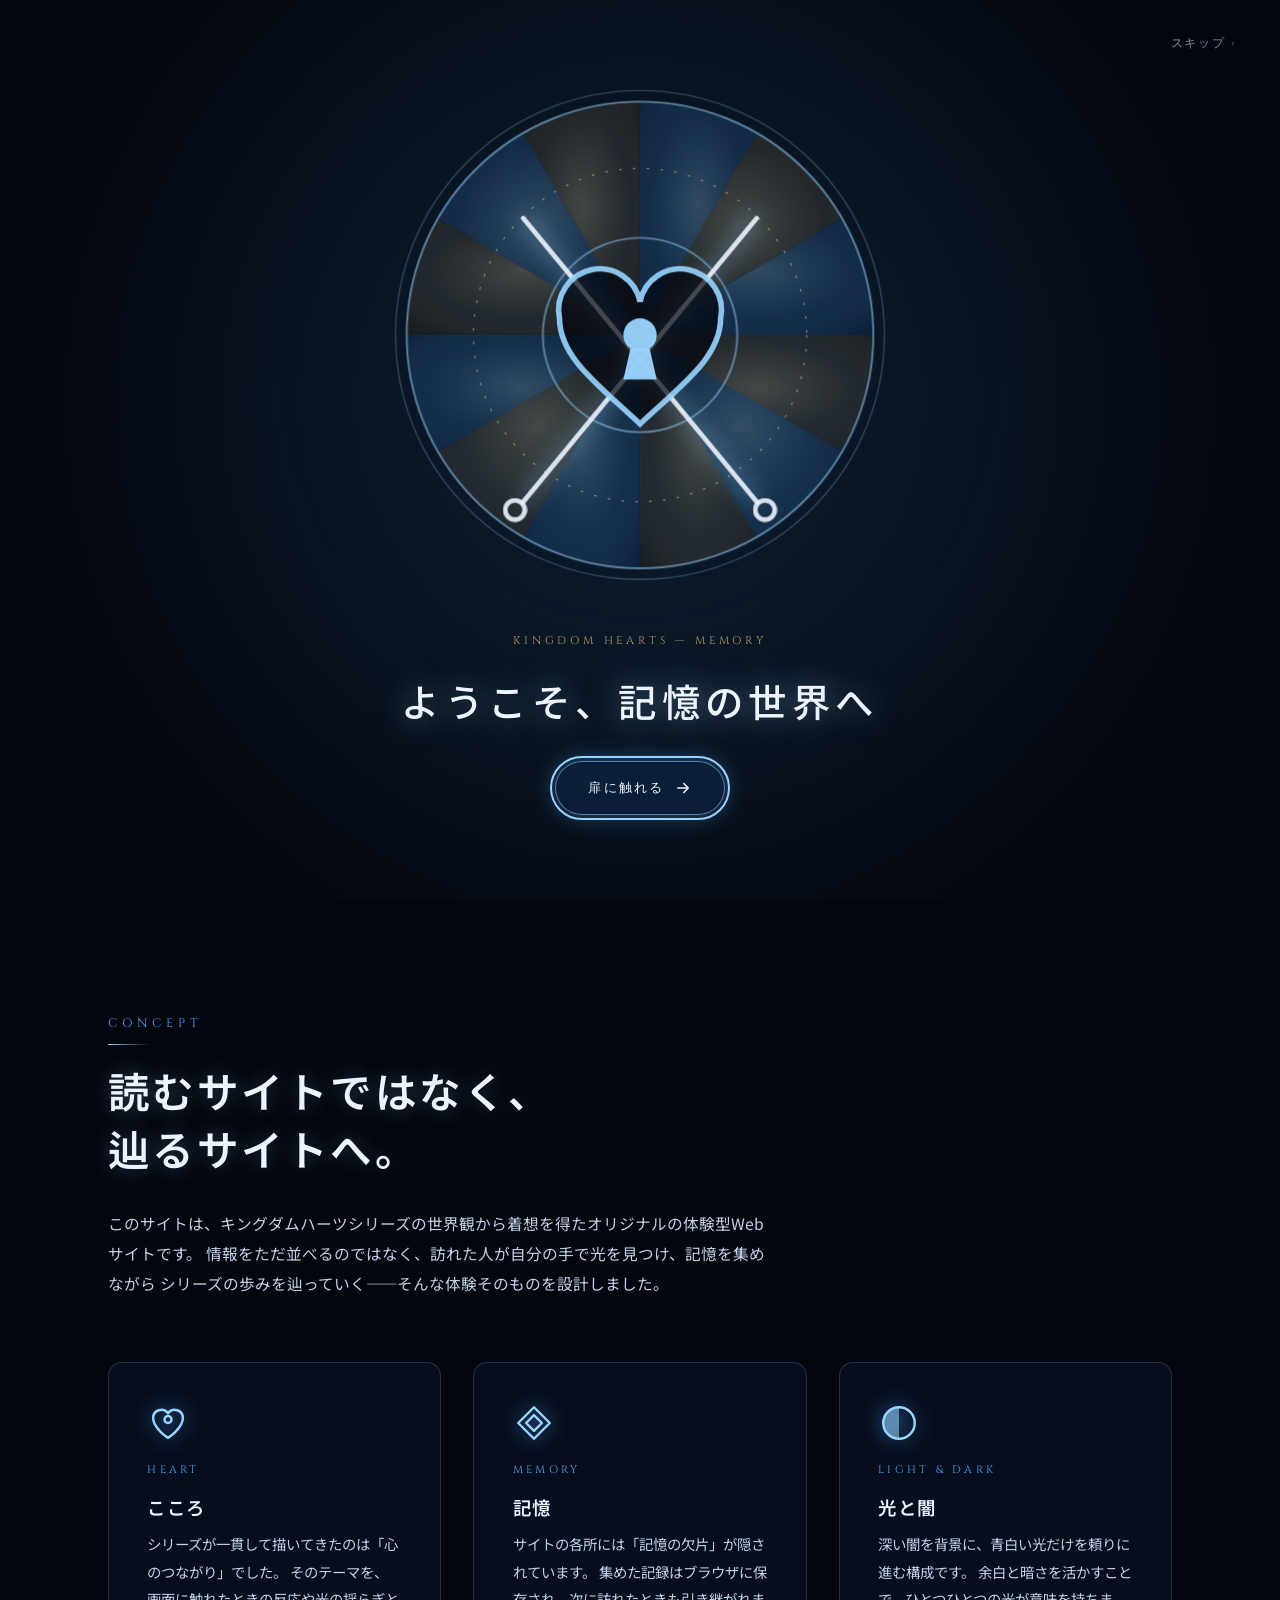
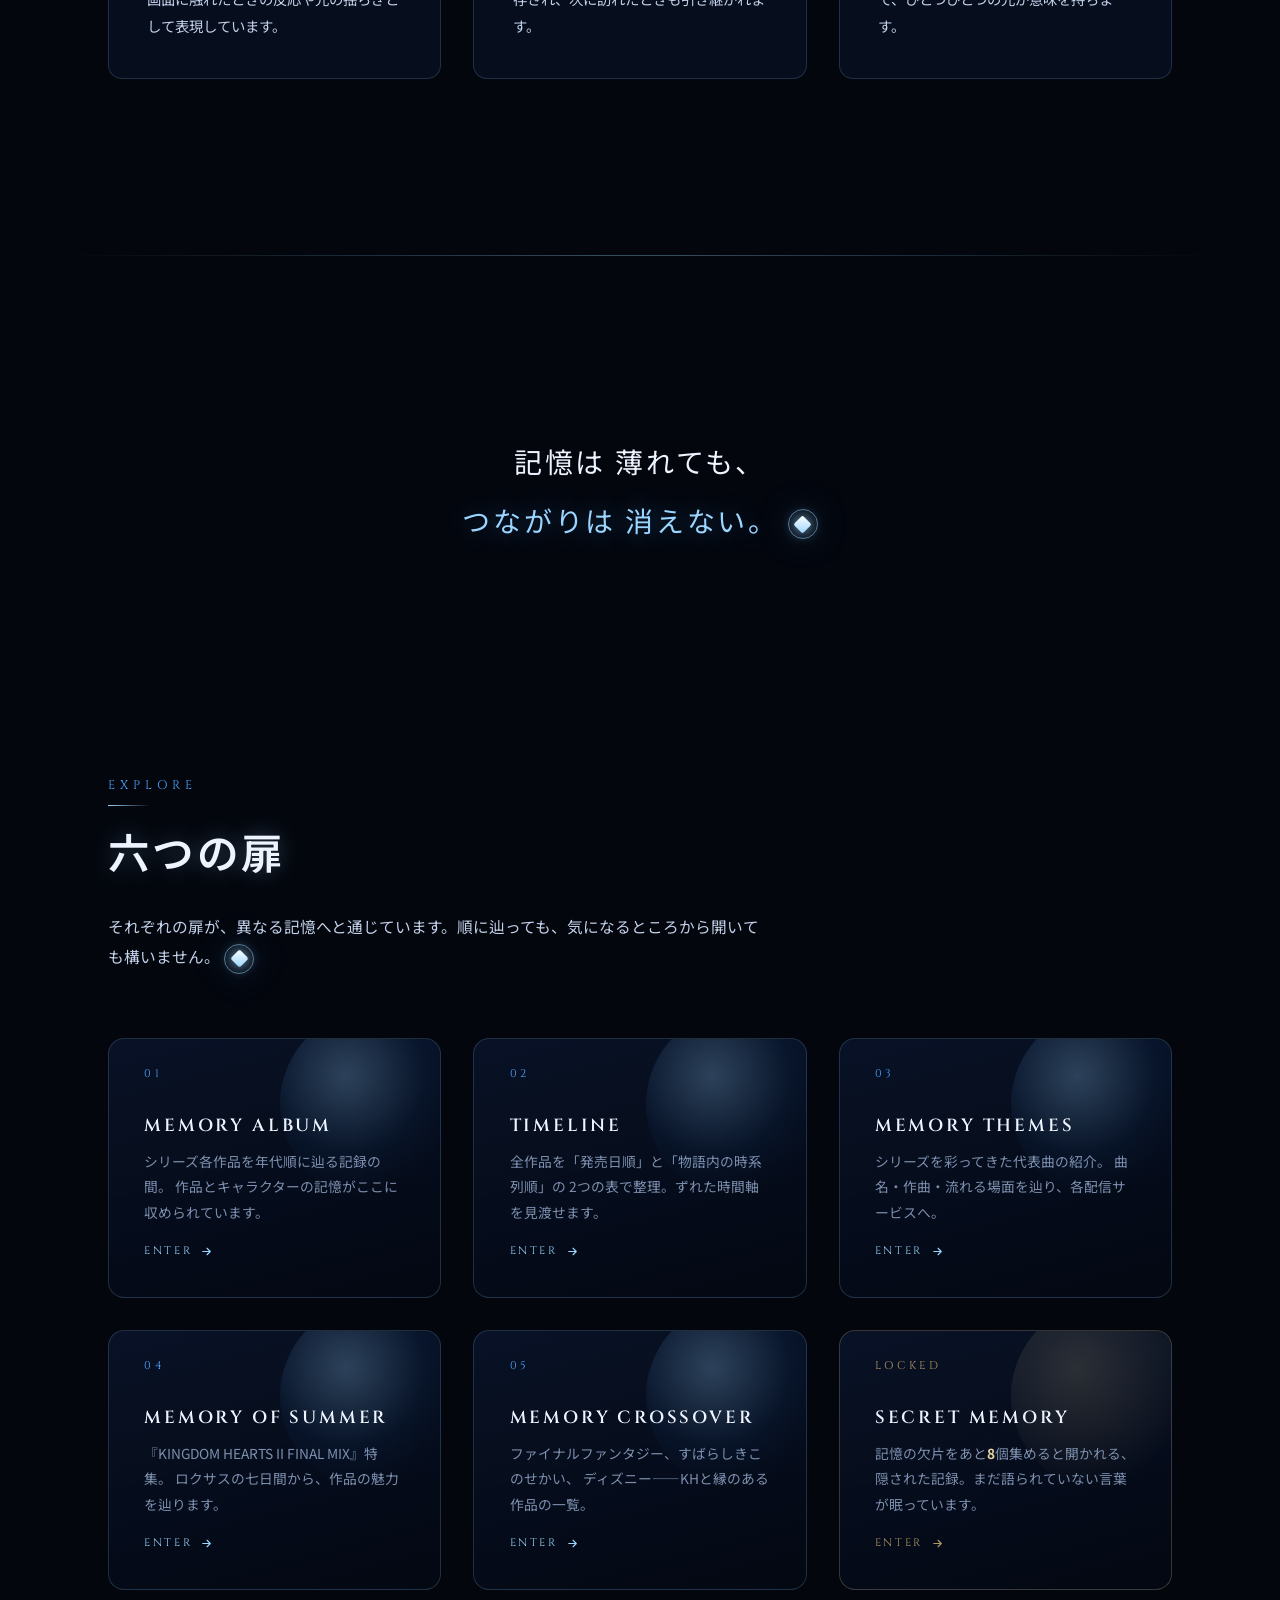
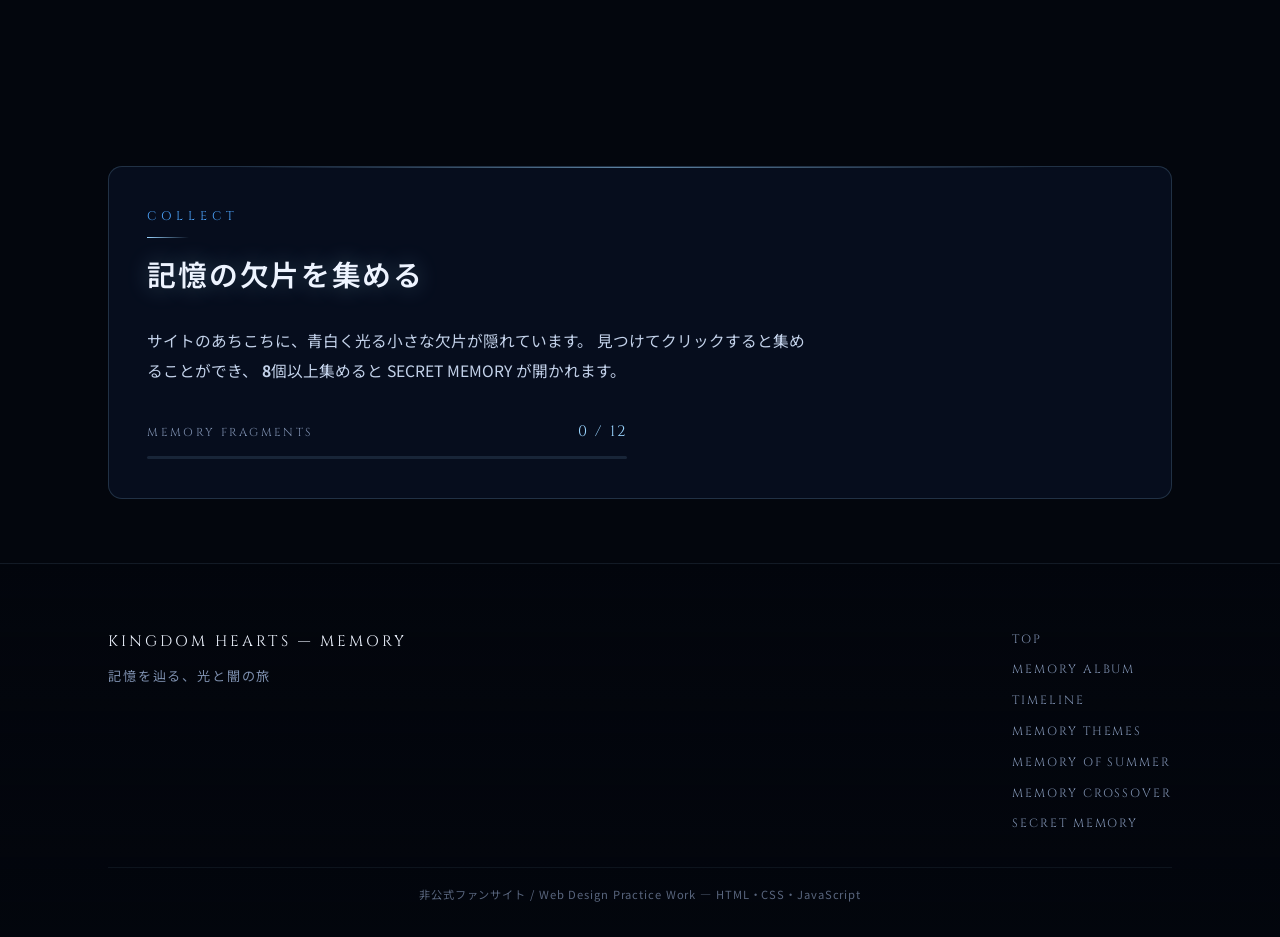
==== commit 61296178: "記憶の欠片をTIMELINE/THEMES/CROSSOVERにも配置し、ページ別の個数ヒントを追加 - TOP6個・ALBUM5個に偏っていた配置を、TOP3/ALBUM3/TIMELINE2/TH" ====
--- a/index.html
+++ b/index.html
@@ -219,10 +219,6 @@
           このサイトは、キングダムハーツシリーズの世界観から着想を得たオリジナルの体験型Webサイトです。
           情報をただ並べるのではなく、訪れた人が自分の手で光を見つけ、記憶を集めながら
           シリーズの歩みを辿っていく——そんな体験そのものを設計しました。
-          <!-- 記憶の欠片 その4(導入文の余韻に紛れさせる) -->
-          <span class="fragment" data-fragment="f04">
-            <span class="fragment__shard"></span>
-          </span>
         </p>
       </div>
 
@@ -254,10 +250,6 @@
           <p class="concept-card__text">
             サイトの各所には「記憶の欠片」が隠されています。
             集めた記録はブラウザに保存され、次に訪れたときも引き継がれます。
-            <!-- 記憶の欠片 その5(欠片そのものを説明する文の中に) -->
-            <span class="fragment" data-fragment="f05">
-              <span class="fragment__shard"></span>
-            </span>
           </p>
         </article>
 
@@ -432,10 +424,6 @@
           サイトのあちこちに、青白く光る小さな欠片が隠れています。
           見つけてクリックすると集めることができ、
           <strong data-memory-remaining>8</strong>個以上集めると SECRET MEMORY が開かれます。
-          <!-- 記憶の欠片 その3(説明文のすぐ横に配置) -->
-          <span class="fragment" data-fragment="f03">
-            <span class="fragment__shard"></span>
-          </span>
         </p>
 
         <!-- 進捗バー -->
--- a/css/layout.css
+++ b/css/layout.css
@@ -381,6 +381,7 @@
 .memory-counter {
   display: flex;
   align-items: center;
+  flex-shrink: 0;
   gap: 0.45rem;
   font-family: var(--font-en);
   font-size: 0.75rem;
@@ -390,6 +391,7 @@
   border: 1px solid rgba(154, 213, 255, 0.22);
   border-radius: 999px;
   background: rgba(10, 22, 48, 0.5);
+  white-space: nowrap;
   transition: box-shadow var(--dur-mid) var(--ease-soft);
 }
 
--- a/css/pages.css
+++ b/css/pages.css
@@ -2091,6 +2091,13 @@
   margin-top: auto;
 }
 
+/* 最後の曲のカードにだけ隠れている記憶の欠片(.modal__shard と同じ考え方) */
+.theme-card__shard {
+  display: flex;
+  justify-content: center;
+  padding-top: 0.6rem;
+}
+
 /* --- 試聴プレイヤー --- */
 .theme-card__player {
   display: flex;
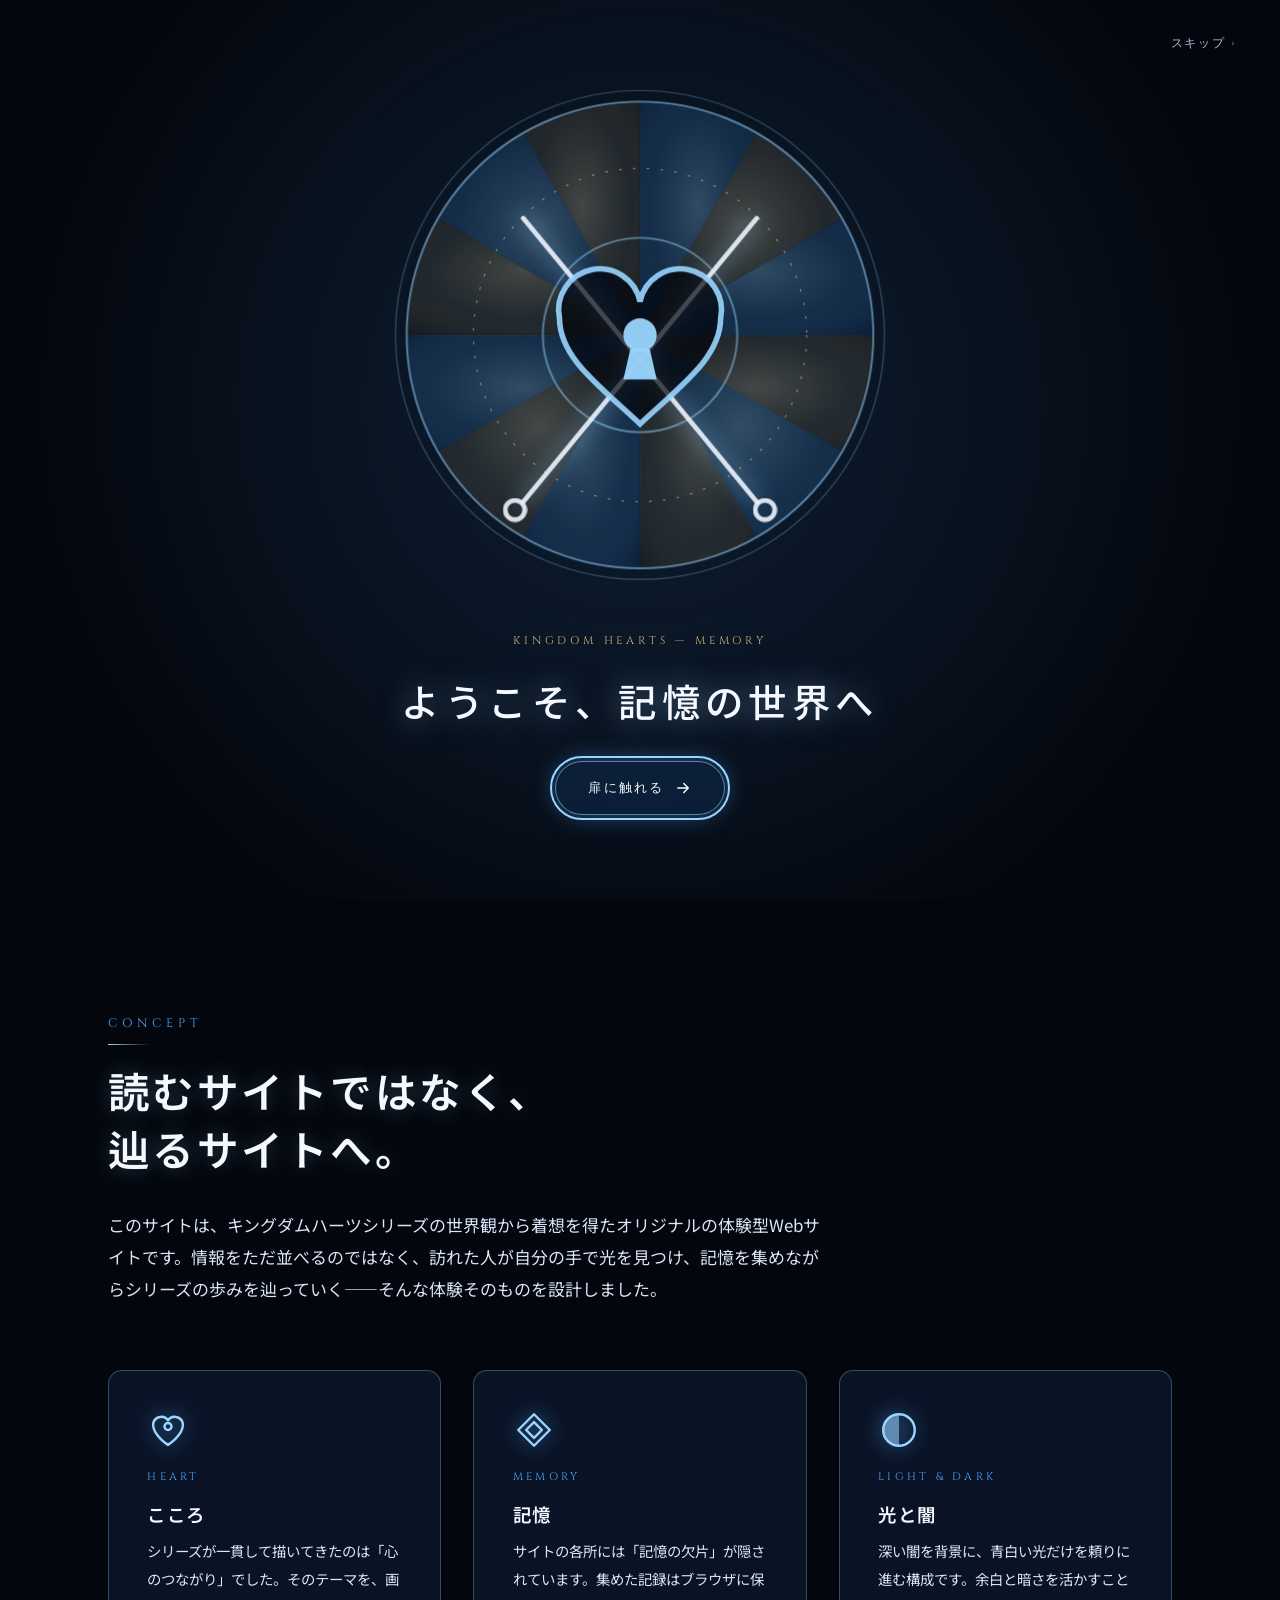
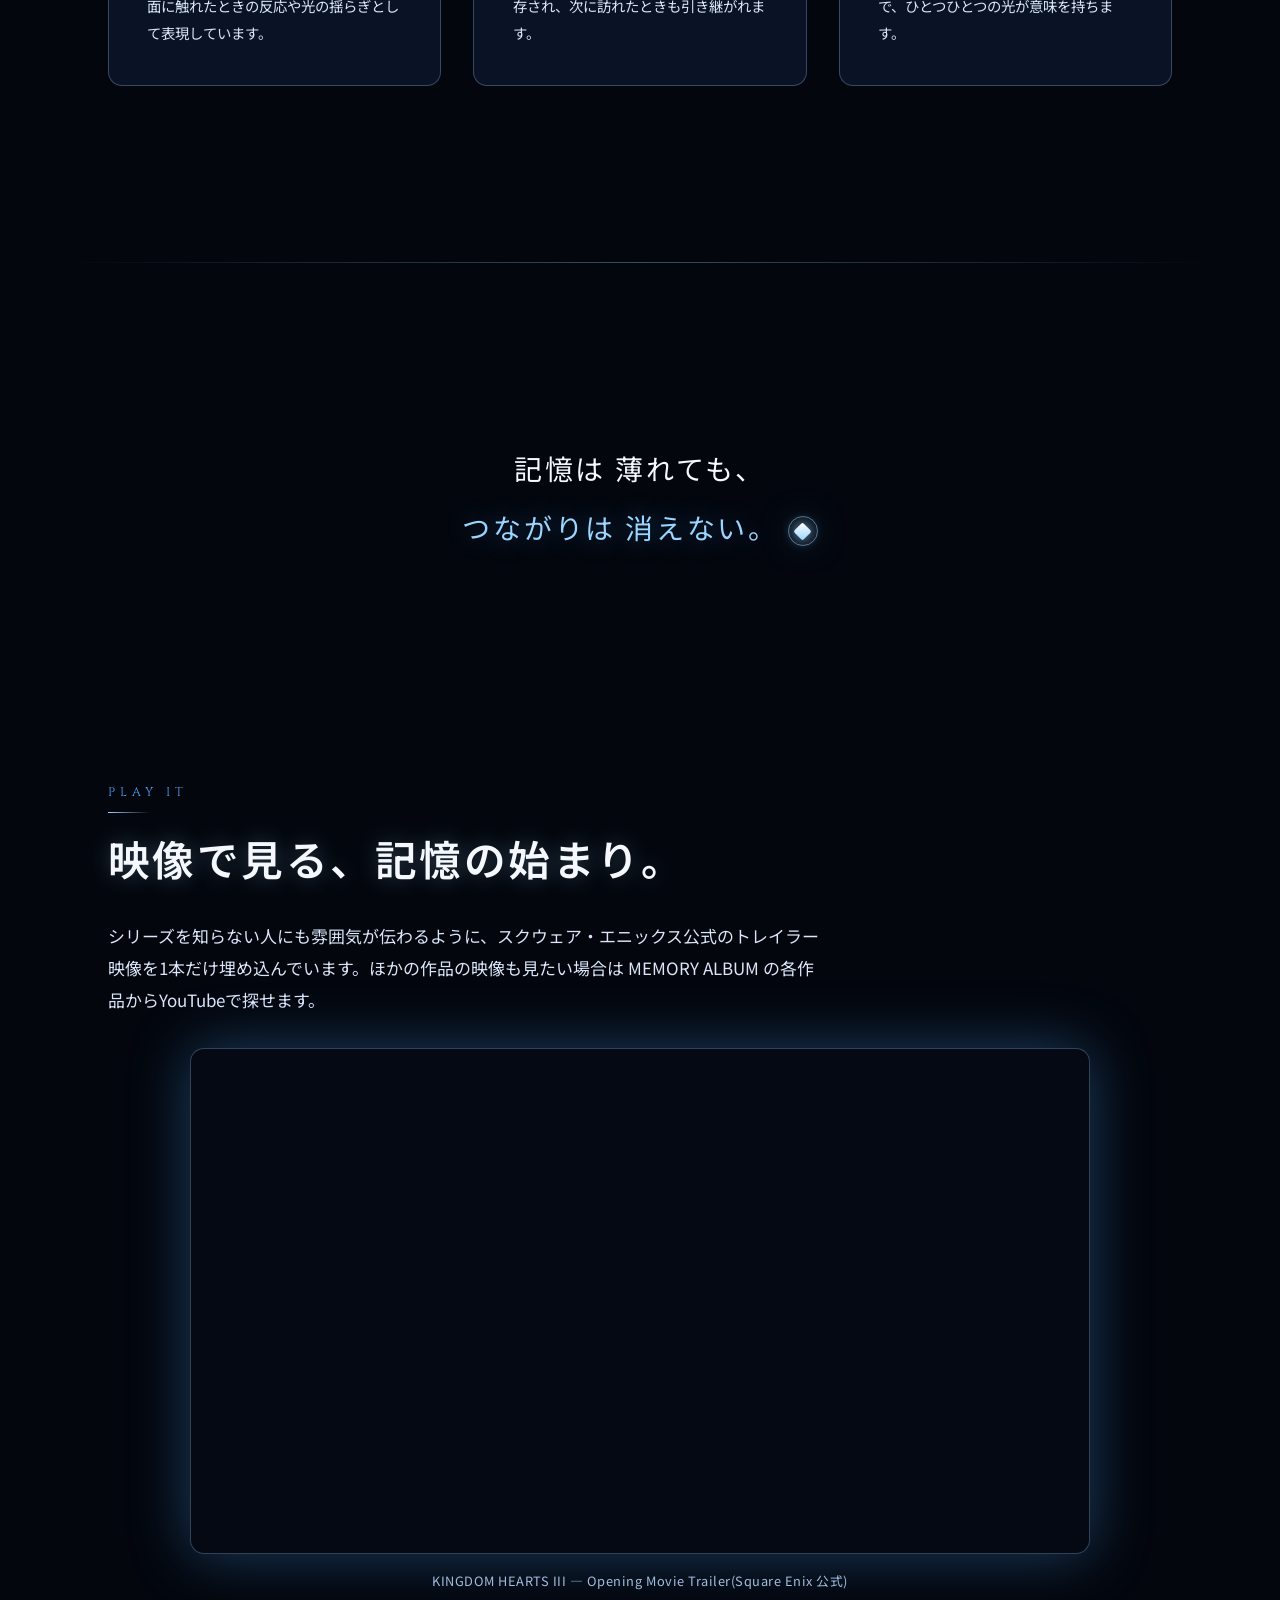
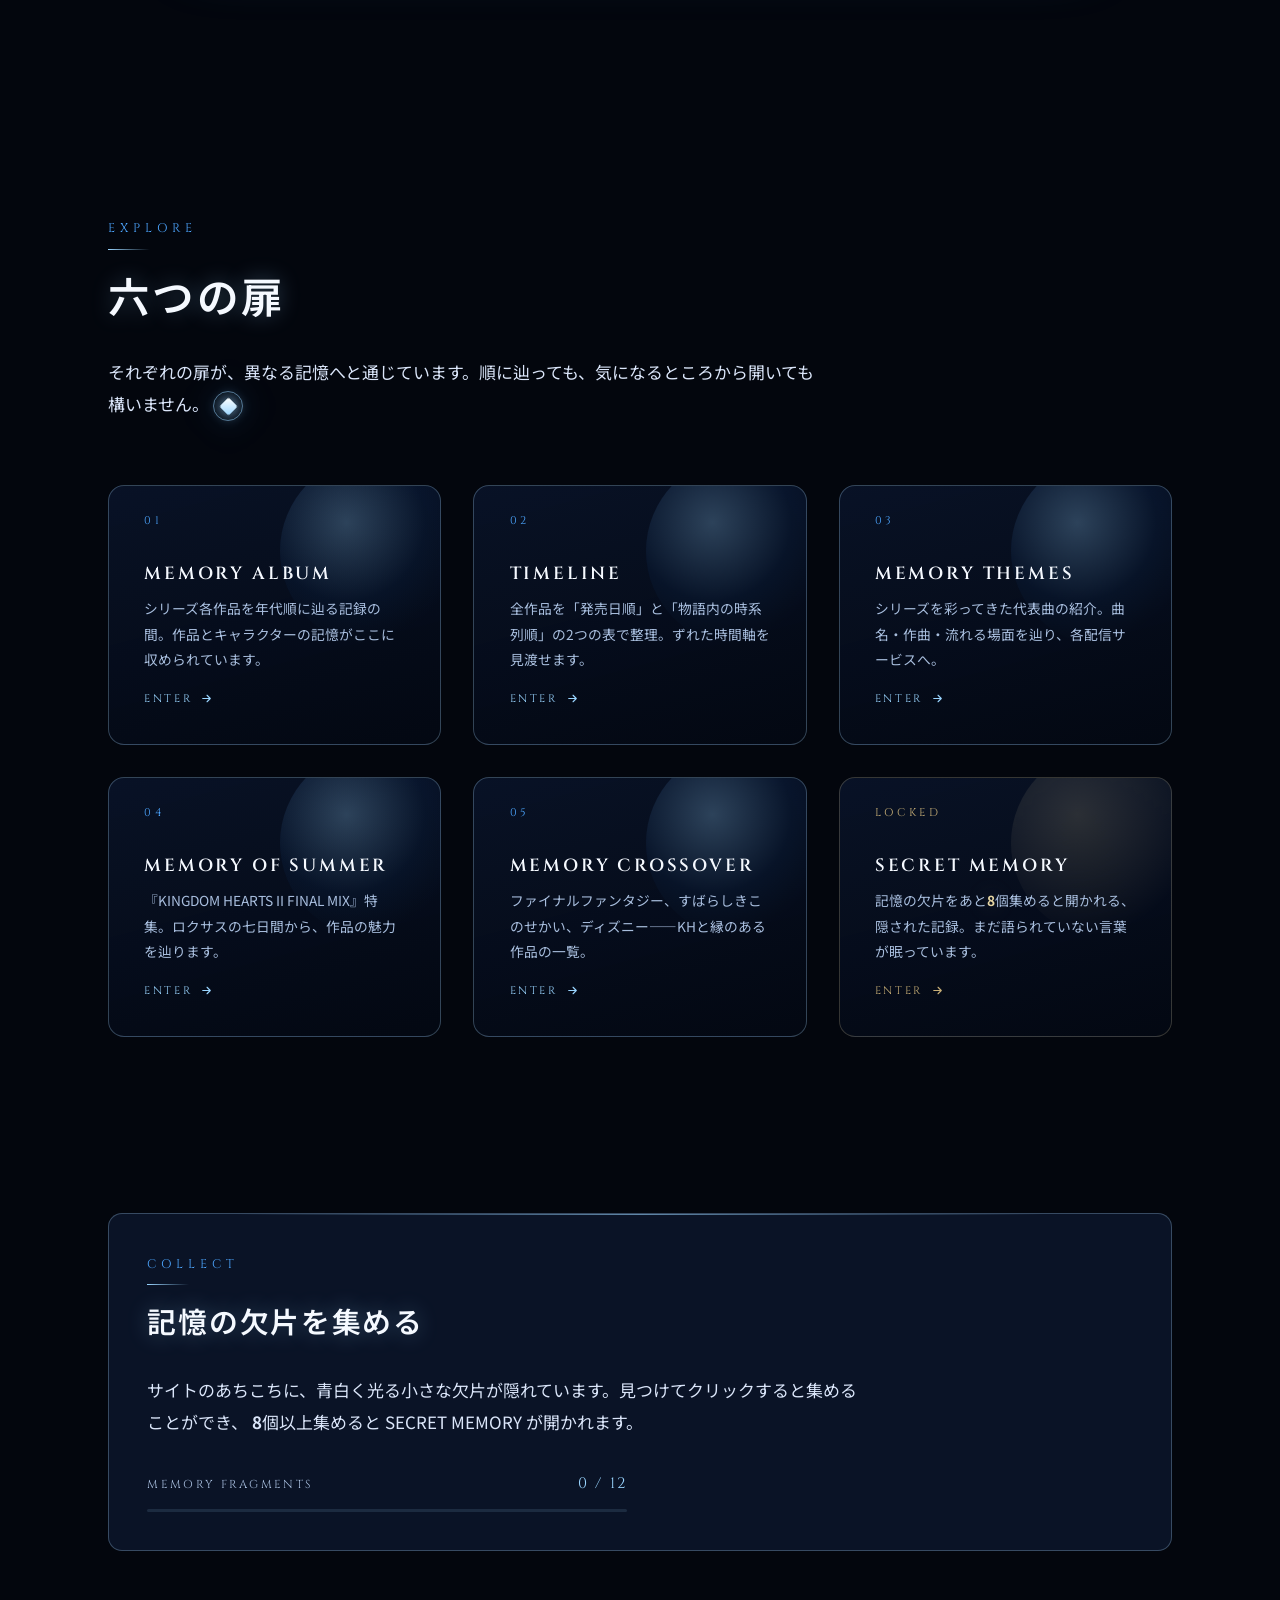
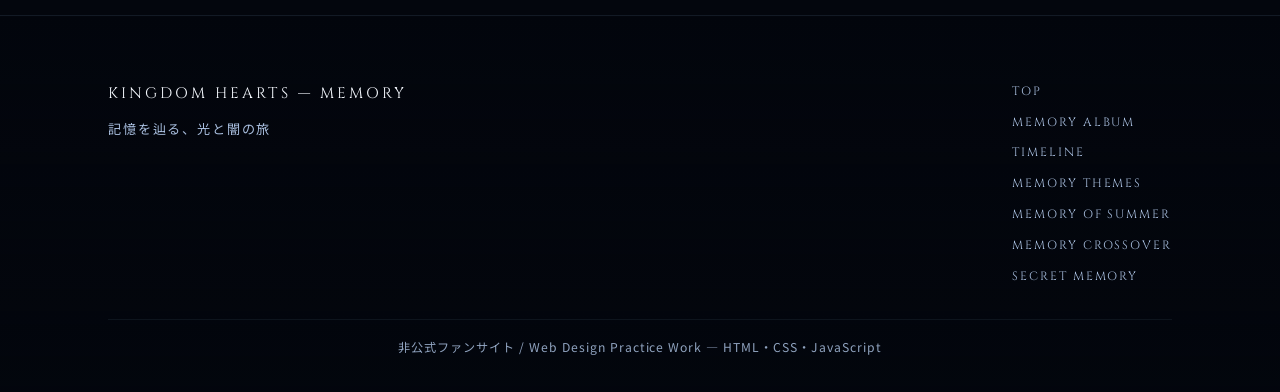
==== commit 8a182572: "発表フィードバックを反映:クリック演出・英語表示・明るさ改善・公式トレイラー埋め込み - js/effects.js: ボタン/カード等クリック時に光の輪と光の粒が弾ける演出を追加 - js/i18n" ====
--- a/index.html
+++ b/index.html
@@ -30,7 +30,7 @@
 </head>
 <body>
 
-  <a class="skip-link" href="#main">本文へスキップ</a>
+  <a class="skip-link" href="#main" data-i18n="common.skipLink">本文へスキップ</a>
 
   <!-- ============================================================
        初回イントロ「ダイブ・トゥ・ザ・ハート」風ゲート
@@ -80,7 +80,7 @@
         KH MEMORY
       </a>
 
-      <nav class="global-nav" id="global-nav" aria-label="メインナビゲーション">
+      <nav class="global-nav" id="global-nav" aria-label="メインナビゲーション" data-i18n-attr="aria-label:common.nav.label">
         <ul class="nav-list">
           <li><a class="nav-link" href="index.html">TOP</a></li>
           <li><a class="nav-link" href="album.html">ALBUM</a></li>
@@ -94,7 +94,7 @@
 
       <div class="header-tools">
         <!-- 集めた記憶の欠片の数 -->
-        <div class="memory-counter" title="集めた記憶の欠片">
+        <div class="memory-counter" title="集めた記憶の欠片" data-i18n-attr="title:common.memoryCounter.title">
           <svg class="memory-counter__icon" viewBox="0 0 24 24" fill="currentColor" aria-hidden="true">
             <path d="M12 2 22 12 12 22 2 12Z"/>
           </svg>
@@ -111,10 +111,15 @@
             <line class="icon-off-slash" x1="2" y1="2" x2="22" y2="22"/>
           </svg>
         </button>
+
+        <!-- 日本語 / 英語 の表示切り替え -->
+        <button class="lang-toggle" type="button" data-lang-toggle aria-pressed="false" aria-label="英語表示にする">
+          <span data-lang-toggle-text>EN</span>
+        </button>
       </div>
 
       <!-- スマートフォン用メニューボタン -->
-      <button class="nav-toggle" type="button" aria-label="メニューを開く"
+      <button class="nav-toggle" type="button" aria-label="メニューを開く" data-i18n-attr="aria-label:common.navToggle"
               aria-expanded="false" aria-controls="global-nav">
         <span></span><span></span><span></span>
       </button>
@@ -181,17 +186,17 @@
           <span>— MEMORY —</span>
         </h1>
 
-        <p class="hero__lead">記憶を辿る、光と闇の旅へ</p>
+        <p class="hero__lead" data-i18n="top.hero.lead">記憶を辿る、光と闇の旅へ</p>
 
         <div class="hero__actions">
           <a href="#gateway" class="btn btn--primary">
-            記憶を辿りはじめる
+            <span data-i18n="top.hero.cta.explore">記憶を辿りはじめる</span>
             <svg class="btn__arrow" viewBox="0 0 24 24" fill="none" stroke="currentColor"
                  stroke-width="2" stroke-linecap="round" stroke-linejoin="round" aria-hidden="true">
               <path d="M5 12h14M13 6l6 6-6 6"/>
             </svg>
           </a>
-          <a href="album.html" class="btn">アルバムを見る</a>
+          <a href="album.html" class="btn" data-i18n="top.hero.cta.album">アルバムを見る</a>
         </div>
       </div>
 
@@ -214,8 +219,8 @@
     <section class="section container" id="concept">
       <div class="reveal">
         <span class="section-label">Concept</span>
-        <h2 class="section-title">読むサイトではなく、<br>辿るサイトへ。</h2>
-        <p class="section-lead">
+        <h2 class="section-title" data-i18n="top.concept.title">読むサイトではなく、<br>辿るサイトへ。</h2>
+        <p class="section-lead" data-i18n="top.concept.lead">
           このサイトは、キングダムハーツシリーズの世界観から着想を得たオリジナルの体験型Webサイトです。
           情報をただ並べるのではなく、訪れた人が自分の手で光を見つけ、記憶を集めながら
           シリーズの歩みを辿っていく——そんな体験そのものを設計しました。
@@ -231,8 +236,8 @@
             <circle cx="12" cy="10" r="2"/>
           </svg>
           <span class="concept-card__en">HEART</span>
-          <h3 class="concept-card__title">こころ</h3>
-          <p class="concept-card__text">
+          <h3 class="concept-card__title" data-i18n="top.concept.card1.title">こころ</h3>
+          <p class="concept-card__text" data-i18n="top.concept.card1.text">
             シリーズが一貫して描いてきたのは「心のつながり」でした。
             そのテーマを、画面に触れたときの反応や光の揺らぎとして表現しています。
           </p>
@@ -246,8 +251,8 @@
             <path d="M12 7.5 16.5 12 12 16.5 7.5 12Z"/>
           </svg>
           <span class="concept-card__en">MEMORY</span>
-          <h3 class="concept-card__title">記憶</h3>
-          <p class="concept-card__text">
+          <h3 class="concept-card__title" data-i18n="top.concept.card2.title">記憶</h3>
+          <p class="concept-card__text" data-i18n="top.concept.card2.text">
             サイトの各所には「記憶の欠片」が隠されています。
             集めた記録はブラウザに保存され、次に訪れたときも引き継がれます。
           </p>
@@ -261,8 +266,8 @@
             <path d="M12 3a9 9 0 0 0 0 18Z" fill="currentColor" stroke="none" opacity="0.55"/>
           </svg>
           <span class="concept-card__en">LIGHT &amp; DARK</span>
-          <h3 class="concept-card__title">光と闇</h3>
-          <p class="concept-card__text">
+          <h3 class="concept-card__title" data-i18n="top.concept.card3.title">光と闇</h3>
+          <p class="concept-card__text" data-i18n="top.concept.card3.text">
             深い闇を背景に、青白い光だけを頼りに進む構成です。
             余白と暗さを活かすことで、ひとつひとつの光が意味を持ちます。
           </p>
@@ -277,8 +282,8 @@
          ------------------------------------------------------------ -->
     <section class="section container">
       <p class="statement reveal">
-        記憶は 薄れても、<br>
-        <em>つながりは 消えない。</em>
+        <span data-i18n="top.statement.line1">記憶は 薄れても、</span><br>
+        <em data-i18n="top.statement.line2">つながりは 消えない。</em>
         <!-- 記憶の欠片 その2(文章の余韻に紛れさせる) -->
         <span class="fragment" data-fragment="f02">
           <span class="fragment__shard"></span>
@@ -287,14 +292,43 @@
     </section>
 
     <!-- ------------------------------------------------------------
+         映像で見る:興味を引くための公式トレイラー埋め込み
+         シリーズを知らない人にも雰囲気が伝わるよう、
+         スクウェア・エニックス公式のトレイラーを1本だけ載せている
+         ------------------------------------------------------------ -->
+    <section class="section container" id="trailer">
+      <div class="reveal">
+        <span class="section-label" data-i18n="top.trailer.label">Play It</span>
+        <h2 class="section-title" data-i18n="top.trailer.title">映像で見る、記憶の始まり。</h2>
+        <p class="section-lead" data-i18n="top.trailer.lead">
+          シリーズを知らない人にも雰囲気が伝わるように、スクウェア・エニックス公式のトレイラー映像を1本だけ埋め込んでいます。
+          ほかの作品の映像も見たい場合は MEMORY ALBUM の各作品からYouTubeで探せます。
+        </p>
+      </div>
+
+      <div class="video-embed reveal" data-delay="1">
+        <iframe
+          src="https://www.youtube-nocookie.com/embed/2VawSnaxtSI"
+          title="KINGDOM HEARTS III — Opening Movie Trailer(Square Enix 公式)"
+          loading="lazy"
+          allow="accelerometer; autoplay; clipboard-write; encrypted-media; gyroscope; picture-in-picture; web-share"
+          referrerpolicy="strict-origin-when-cross-origin"
+          allowfullscreen></iframe>
+      </div>
+      <p class="video-embed__caption" data-i18n="top.trailer.caption">
+        KINGDOM HEARTS III — Opening Movie Trailer(Square Enix 公式)
+      </p>
+    </section>
+
+    <!-- ------------------------------------------------------------
          各ページへの導線
          ------------------------------------------------------------ -->
     <section class="section container" id="gateway">
       <div class="reveal">
         <span class="section-label">Explore</span>
-        <h2 class="section-title">六つの扉</h2>
+        <h2 class="section-title" data-i18n="top.gateway.title">六つの扉</h2>
         <p class="section-lead">
-          それぞれの扉が、異なる記憶へと通じています。順に辿っても、気になるところから開いても構いません。
+          <span data-i18n="top.gateway.lead">それぞれの扉が、異なる記憶へと通じています。順に辿っても、気になるところから開いても構いません。</span>
           <!-- 記憶の欠片 その6(扉を選ぶ前に、そっと置く) -->
           <span class="fragment" data-fragment="f06">
             <span class="fragment__shard"></span>
@@ -308,7 +342,7 @@
           <span class="gateway__orb" aria-hidden="true"></span>
           <span class="gateway__num">01</span>
           <h3 class="gateway__title">MEMORY ALBUM</h3>
-          <p class="gateway__text">
+          <p class="gateway__text" data-i18n="top.gateway.album.text">
             シリーズ各作品を年代順に辿る記録の間。
             作品とキャラクターの記憶がここに収められています。
           </p>
@@ -326,7 +360,7 @@
           <span class="gateway__orb" aria-hidden="true"></span>
           <span class="gateway__num">02</span>
           <h3 class="gateway__title">TIMELINE</h3>
-          <p class="gateway__text">
+          <p class="gateway__text" data-i18n="top.gateway.timeline.text">
             全作品を「発売日順」と「物語内の時系列順」の
             2つの表で整理。ずれた時間軸を見渡せます。
           </p>
@@ -344,7 +378,7 @@
           <span class="gateway__orb" aria-hidden="true"></span>
           <span class="gateway__num">03</span>
           <h3 class="gateway__title">MEMORY THEMES</h3>
-          <p class="gateway__text">
+          <p class="gateway__text" data-i18n="top.gateway.music.text">
             シリーズを彩ってきた代表曲の紹介。
             曲名・作曲・流れる場面を辿り、各配信サービスへ。
           </p>
@@ -362,7 +396,7 @@
           <span class="gateway__orb" aria-hidden="true"></span>
           <span class="gateway__num">04</span>
           <h3 class="gateway__title">MEMORY OF SUMMER</h3>
-          <p class="gateway__text">
+          <p class="gateway__text" data-i18n="top.gateway.summer.text">
             『KINGDOM HEARTS II FINAL MIX』特集。
             ロクサスの七日間から、作品の魅力を辿ります。
           </p>
@@ -380,7 +414,7 @@
           <span class="gateway__orb" aria-hidden="true"></span>
           <span class="gateway__num">05</span>
           <h3 class="gateway__title">MEMORY CROSSOVER</h3>
-          <p class="gateway__text">
+          <p class="gateway__text" data-i18n="top.gateway.crossover.text">
             ファイナルファンタジー、すばらしきこのせかい、
             ディズニー——KHと縁のある作品の一覧。
           </p>
@@ -399,8 +433,8 @@
           <span class="gateway__num" data-secret-status>LOCKED</span>
           <h3 class="gateway__title">SECRET MEMORY</h3>
           <p class="gateway__text">
-            記憶の欠片をあと<strong class="gold-text" data-memory-remaining>8</strong>個集めると開かれる、
-            隠された記録。まだ語られていない言葉が眠っています。
+            <span data-i18n="top.gateway.secret.text.pre">記憶の欠片をあと</span><strong class="gold-text" data-memory-remaining>8</strong><span data-i18n="top.gateway.secret.text.post">個集めると開かれる、
+            隠された記録。まだ語られていない言葉が眠っています。</span>
           </p>
           <span class="gateway__enter">
             ENTER
@@ -419,11 +453,11 @@
     <section class="section section--tight container">
       <div class="panel reveal">
         <span class="section-label">Collect</span>
-        <h2 class="section-title" style="font-size:clamp(1.3rem,3vw,1.8rem);">記憶の欠片を集める</h2>
+        <h2 class="section-title" style="font-size:clamp(1.3rem,3vw,1.8rem);" data-i18n="top.collect.title">記憶の欠片を集める</h2>
         <p class="section-lead" style="margin-bottom:2rem;">
-          サイトのあちこちに、青白く光る小さな欠片が隠れています。
-          見つけてクリックすると集めることができ、
-          <strong data-memory-remaining>8</strong>個以上集めると SECRET MEMORY が開かれます。
+          <span data-i18n="top.collect.lead.pre">サイトのあちこちに、青白く光る小さな欠片が隠れています。
+          見つけてクリックすると集めることができ、</span>
+          <strong data-memory-remaining>8</strong><span data-i18n="top.collect.lead.post">個以上集めると SECRET MEMORY が開かれます。</span>
         </p>
 
         <!-- 進捗バー -->
@@ -449,10 +483,10 @@
       <div class="footer-inner">
         <div>
           <p class="footer-title">KINGDOM HEARTS — MEMORY</p>
-          <p class="footer-tagline">記憶を辿る、光と闇の旅</p>
+          <p class="footer-tagline" data-i18n="common.footer.tagline">記憶を辿る、光と闇の旅</p>
         </div>
 
-        <nav class="footer-nav" aria-label="フッターナビゲーション">
+        <nav class="footer-nav" aria-label="フッターナビゲーション" data-i18n-attr="aria-label:common.footerNav.label">
           <a href="index.html">TOP</a>
           <a href="album.html">MEMORY ALBUM</a>
           <a href="timeline.html">TIMELINE</a>
@@ -463,7 +497,7 @@
         </nav>
       </div>
 
-      <p class="footer-copyright">
+      <p class="footer-copyright" data-i18n="common.footer.copyright">
         非公式ファンサイト / Web Design Practice Work — HTML・CSS・JavaScript
       </p>
     </div>
@@ -476,6 +510,7 @@
   <script src="js/audio.js"></script>
   <script src="js/effects.js"></script>
   <script src="js/memory.js"></script>
+  <script src="js/i18n.js"></script>
   <script src="js/main.js"></script>
   <script src="js/intro.js"></script>
 </body>
--- a/css/base.css
+++ b/css/base.css
@@ -59,18 +59,18 @@
   --c-blue-dim:    #2a6bb5;
   --c-blue-deep:   #143a6b;
 
-  /* ホワイト・テキスト */
-  --c-white:       #eef4ff;
-  --c-text:        #c3d2ea;
-  --c-text-dim:    #7d8fae;
+  /* ホワイト・テキスト(視認性向上のため、通常より明るめに調整) */
+  --c-white:       #f5f9ff;
+  --c-text:        #dbe6fa;
+  --c-text-dim:    #a8bede;
 
   /* 淡いゴールド(アクセント) */
   --c-gold:        #e6d5a3;
-  --c-gold-dim:    #b39a63;
-
-  /* ガラス風パネル */
-  --panel-bg:      rgba(12, 24, 50, 0.45);
-  --panel-border:  rgba(154, 213, 255, 0.18);
+  --c-gold-dim:    #c9b077;
+
+  /* ガラス風パネル(明度・境界線をやや強めて文字の背景コントラストを確保) */
+  --panel-bg:      rgba(16, 30, 58, 0.58);
+  --panel-border:  rgba(174, 219, 255, 0.28);
   --panel-blur:    16px;
 
   /* 発光エフェクト */
@@ -115,7 +115,7 @@
 body {
   min-height: 100vh;
   font-family: var(--font-jp);
-  font-size: 16px;
+  font-size: 17px;
   line-height: 1.9;
   color: var(--c-text);
   background-color: var(--c-void);
@@ -164,7 +164,7 @@
 .section-lead {
   max-width: 42em;
   color: var(--c-text);
-  font-size: 0.98rem;
+  font-size: 1.06rem;
 }
 
 /* 光る文字 */
--- a/css/layout.css
+++ b/css/layout.css
@@ -453,6 +453,30 @@
   display: none;
 }
 
+/* 日本語 / 英語 の表示切り替えボタン */
+.lang-toggle {
+  height: 34px;
+  padding: 0 0.75rem;
+  display: grid;
+  place-items: center;
+  font-family: var(--font-en);
+  font-size: 0.72rem;
+  letter-spacing: 0.12em;
+  border: 1px solid rgba(154, 213, 255, 0.22);
+  border-radius: 999px;
+  background: rgba(10, 22, 48, 0.5);
+  color: var(--c-text-dim);
+  transition: color var(--dur-fast) var(--ease-soft),
+              border-color var(--dur-fast) var(--ease-soft),
+              box-shadow var(--dur-fast) var(--ease-soft);
+}
+
+.lang-toggle:hover {
+  color: var(--c-white);
+  border-color: rgba(154, 213, 255, 0.5);
+  box-shadow: var(--glow-blue);
+}
+
 /* ------------------------------------------------------------
    5. ハンバーガーメニュー(スマートフォン用)
    ------------------------------------------------------------ */
@@ -576,9 +600,9 @@
   margin-top: var(--space-md);
   padding-top: var(--space-sm);
   border-top: 1px solid rgba(154, 213, 255, 0.07);
-  font-size: 0.7rem;
+  font-size: 0.76rem;
   letter-spacing: 0.08em;
-  color: rgba(125, 143, 174, 0.7);
+  color: rgba(168, 190, 222, 0.85);
   text-align: center;
 }
 
@@ -855,11 +879,21 @@
 }
 
 @media (max-width: 560px) {
+  .header-tools {
+    gap: 0.5rem;
+  }
+
   .memory-counter {
     padding: 0.25rem 0.55rem;
     font-size: 0.68rem;
   }
 
+  .lang-toggle {
+    height: 30px;
+    padding: 0 0.55rem;
+    font-size: 0.66rem;
+  }
+
   .site-logo {
     font-size: 0.75rem;
     letter-spacing: 0.16em;
--- a/css/pages.css
+++ b/css/pages.css
@@ -328,6 +328,39 @@
 }
 
 /* ------------------------------------------------------------
+   公式トレイラー埋め込み(16:9 のレスポンシブ枠)
+   ------------------------------------------------------------ */
+.video-embed {
+  position: relative;
+  width: 100%;
+  max-width: 900px;
+  margin: var(--space-md) auto 0;
+  aspect-ratio: 16 / 9;
+  border-radius: var(--radius-md, 14px);
+  overflow: hidden;
+  border: 1px solid var(--panel-border);
+  background: rgba(6, 12, 26, 0.6);
+  box-shadow: var(--glow-blue-lg);
+}
+
+.video-embed iframe {
+  position: absolute;
+  inset: 0;
+  width: 100%;
+  height: 100%;
+  border: none;
+}
+
+.video-embed__caption {
+  max-width: 900px;
+  margin: 0.9rem auto 0;
+  font-size: 0.8rem;
+  letter-spacing: 0.04em;
+  color: var(--c-text-dim);
+  text-align: center;
+}
+
+/* ------------------------------------------------------------
    各ページへの導線カード
    ------------------------------------------------------------ */
 .gateway-grid {
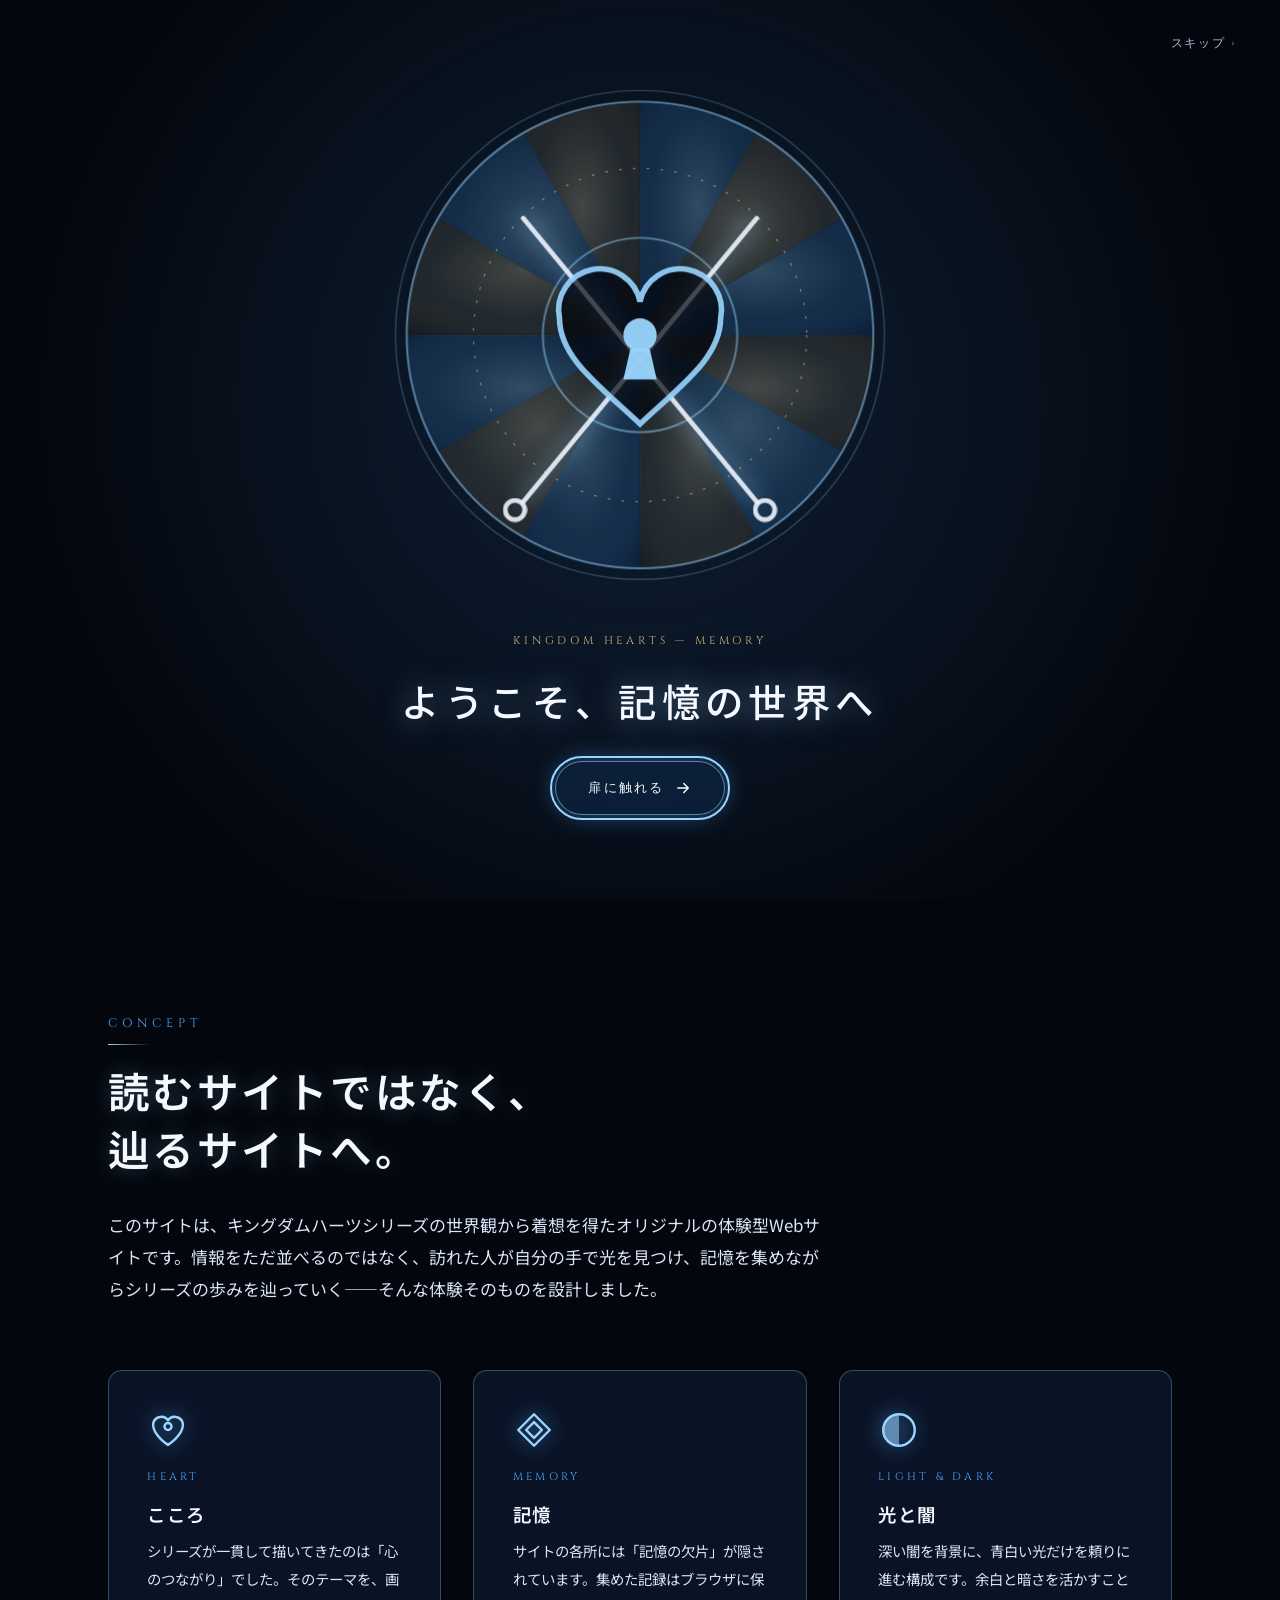
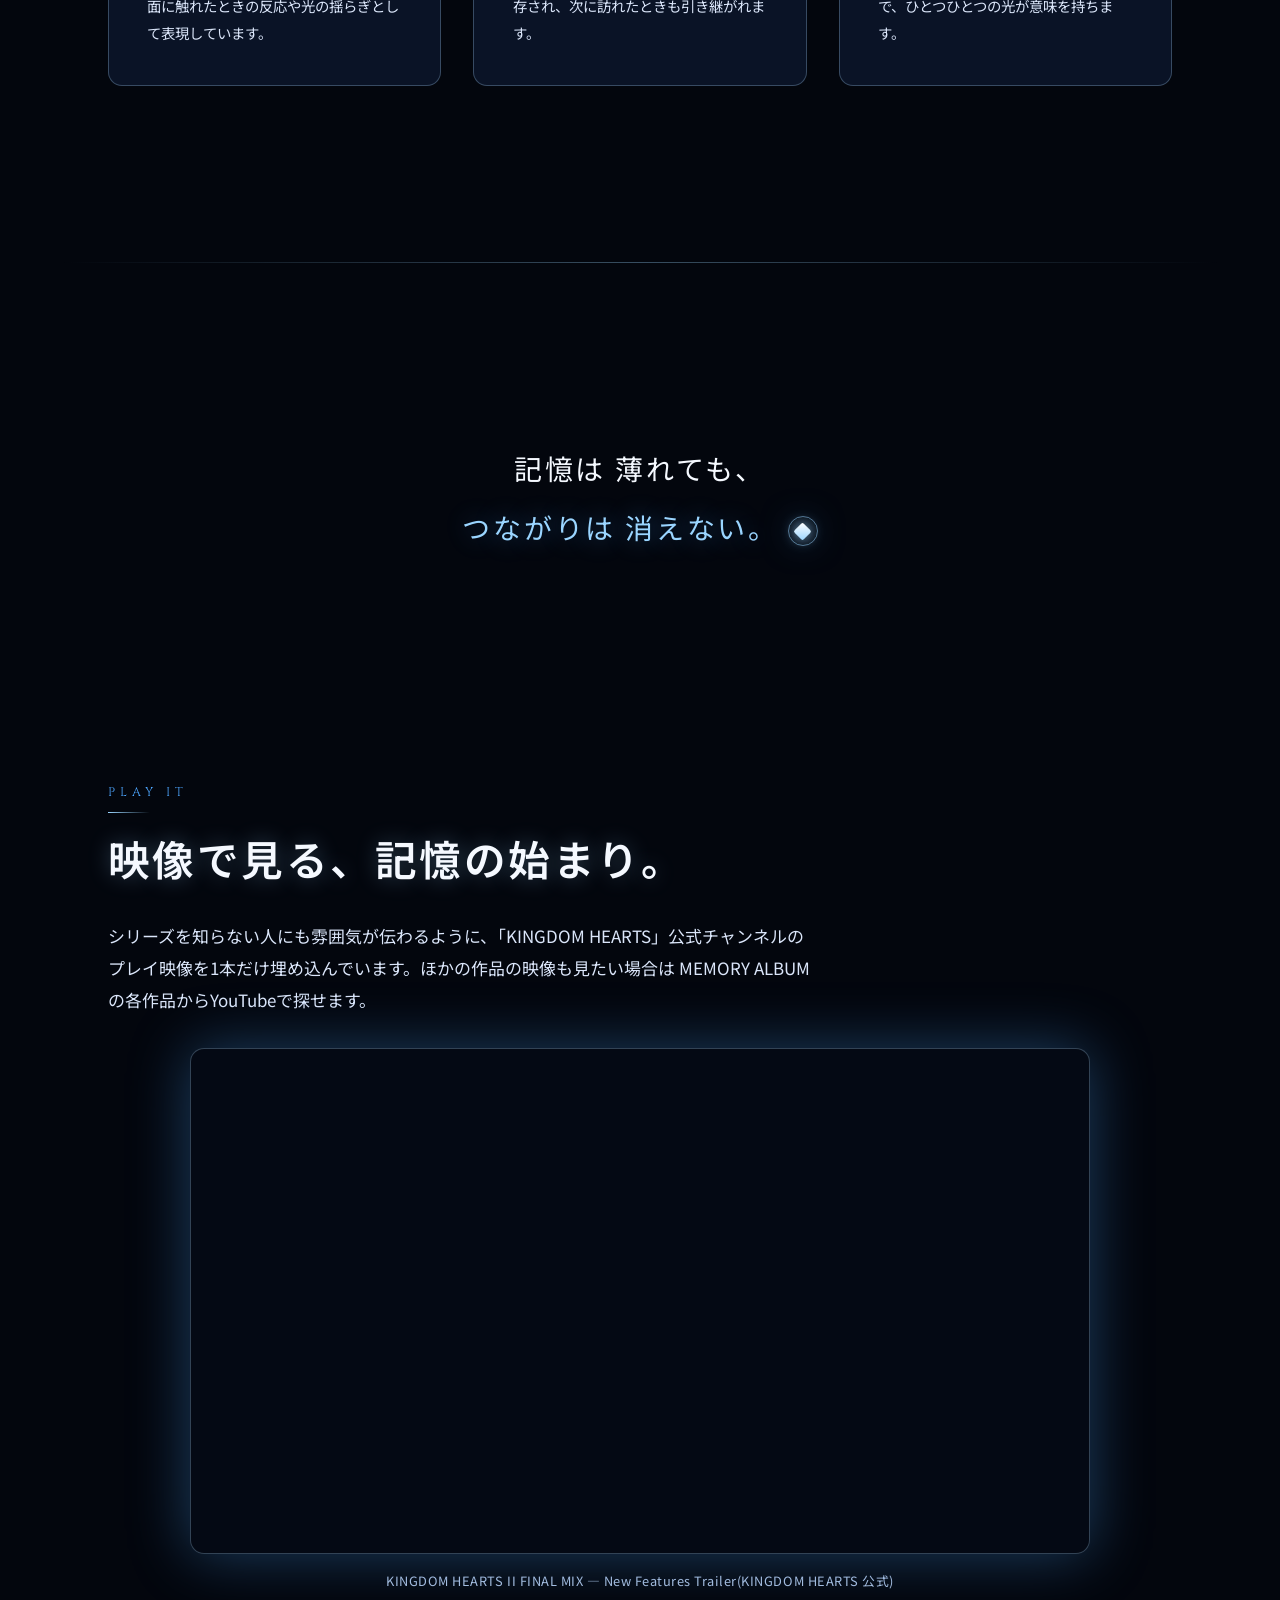
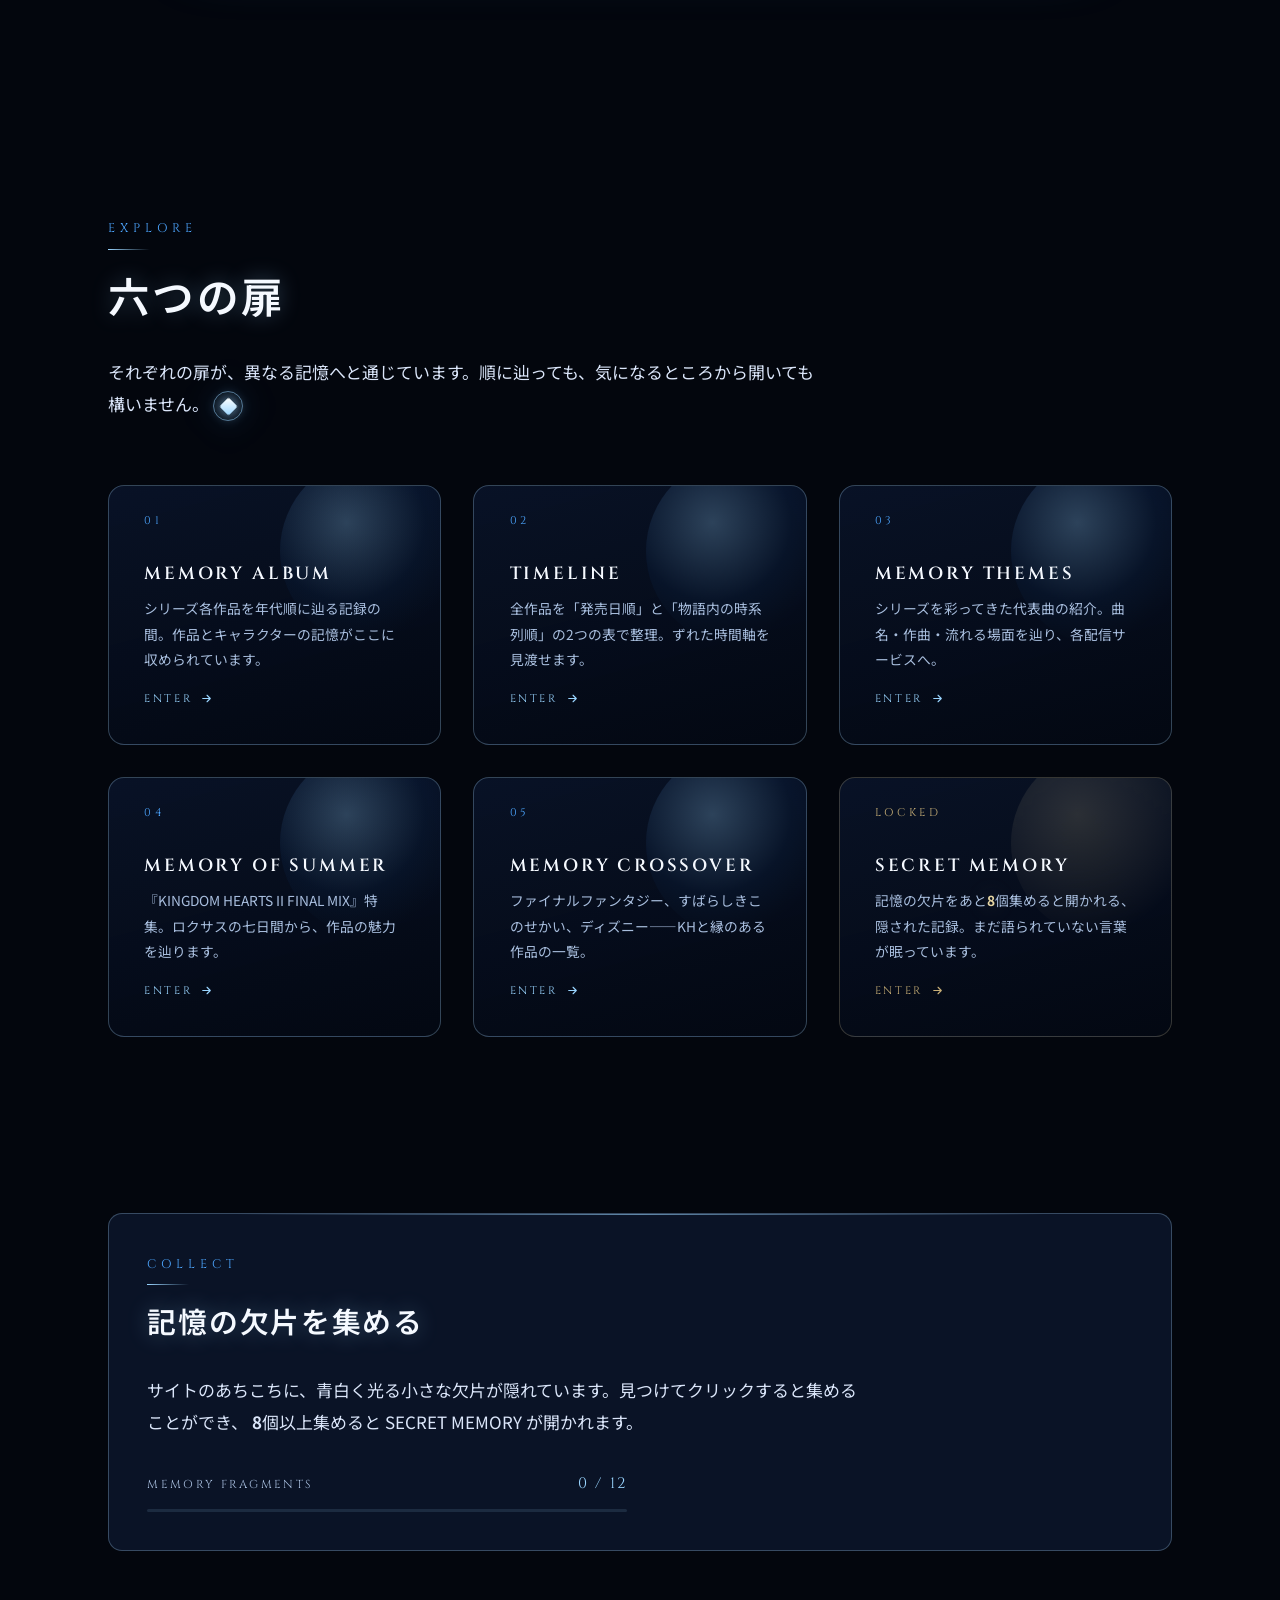
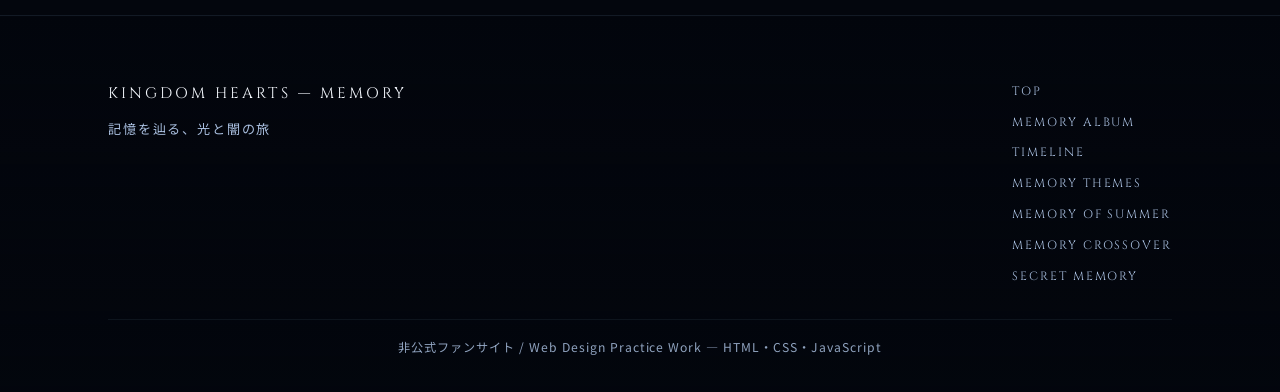
==== commit fcca7b9e: "記憶の欠片の英語対応、TOPのプレイ映像をKH2に差し替え、クリック演出を強化 - js/data.js: MEMORY_CONFIG.fragments に nameEn を追加(記憶ログ・   S" ====
--- a/index.html
+++ b/index.html
@@ -294,29 +294,32 @@
     <!-- ------------------------------------------------------------
          映像で見る:興味を引くための公式トレイラー埋め込み
          シリーズを知らない人にも雰囲気が伝わるよう、
-         スクウェア・エニックス公式のトレイラーを1本だけ載せている
+         「KINGDOM HEARTS」公式YouTubeチャンネルのトレイラーを1本だけ載せている。
+         SUMMER(roxas.html)がKINGDOM HEARTS II FINAL MIX特集のため、
+         このトレイラーもII FINAL MIXの新要素(ロクサス戦・リミットフォーム等)を
+         収めた公式映像を選んでいる
          ------------------------------------------------------------ -->
     <section class="section container" id="trailer">
       <div class="reveal">
         <span class="section-label" data-i18n="top.trailer.label">Play It</span>
         <h2 class="section-title" data-i18n="top.trailer.title">映像で見る、記憶の始まり。</h2>
         <p class="section-lead" data-i18n="top.trailer.lead">
-          シリーズを知らない人にも雰囲気が伝わるように、スクウェア・エニックス公式のトレイラー映像を1本だけ埋め込んでいます。
+          シリーズを知らない人にも雰囲気が伝わるように、「KINGDOM HEARTS」公式チャンネルのプレイ映像を1本だけ埋め込んでいます。
           ほかの作品の映像も見たい場合は MEMORY ALBUM の各作品からYouTubeで探せます。
         </p>
       </div>
 
       <div class="video-embed reveal" data-delay="1">
         <iframe
-          src="https://www.youtube-nocookie.com/embed/2VawSnaxtSI"
-          title="KINGDOM HEARTS III — Opening Movie Trailer(Square Enix 公式)"
+          src="https://www.youtube-nocookie.com/embed/RJOv7oRGlSI"
+          title="KINGDOM HEARTS HD 2.5 ReMIX — New Features Trailer(KINGDOM HEARTS 公式)"
           loading="lazy"
           allow="accelerometer; autoplay; clipboard-write; encrypted-media; gyroscope; picture-in-picture; web-share"
           referrerpolicy="strict-origin-when-cross-origin"
           allowfullscreen></iframe>
       </div>
       <p class="video-embed__caption" data-i18n="top.trailer.caption">
-        KINGDOM HEARTS III — Opening Movie Trailer(Square Enix 公式)
+        KINGDOM HEARTS II FINAL MIX — New Features Trailer(KINGDOM HEARTS 公式)
       </p>
     </section>
 
